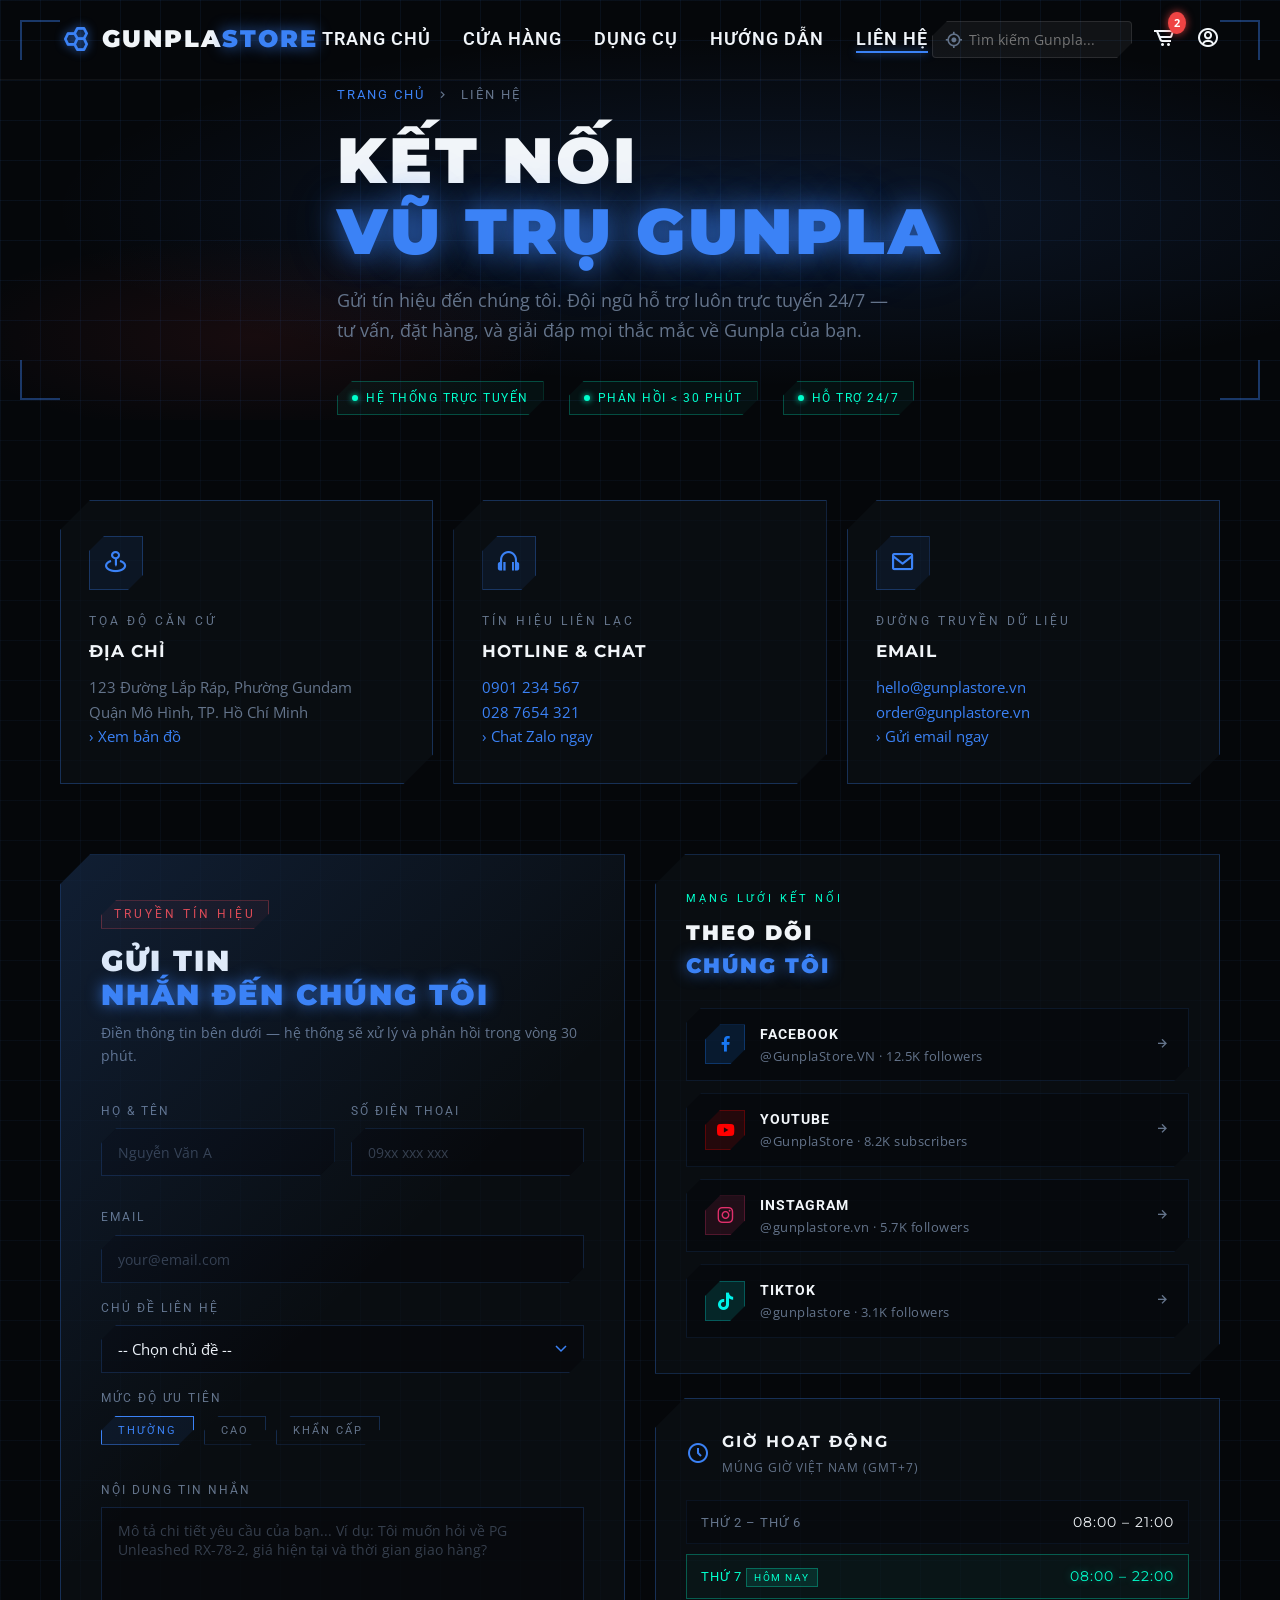
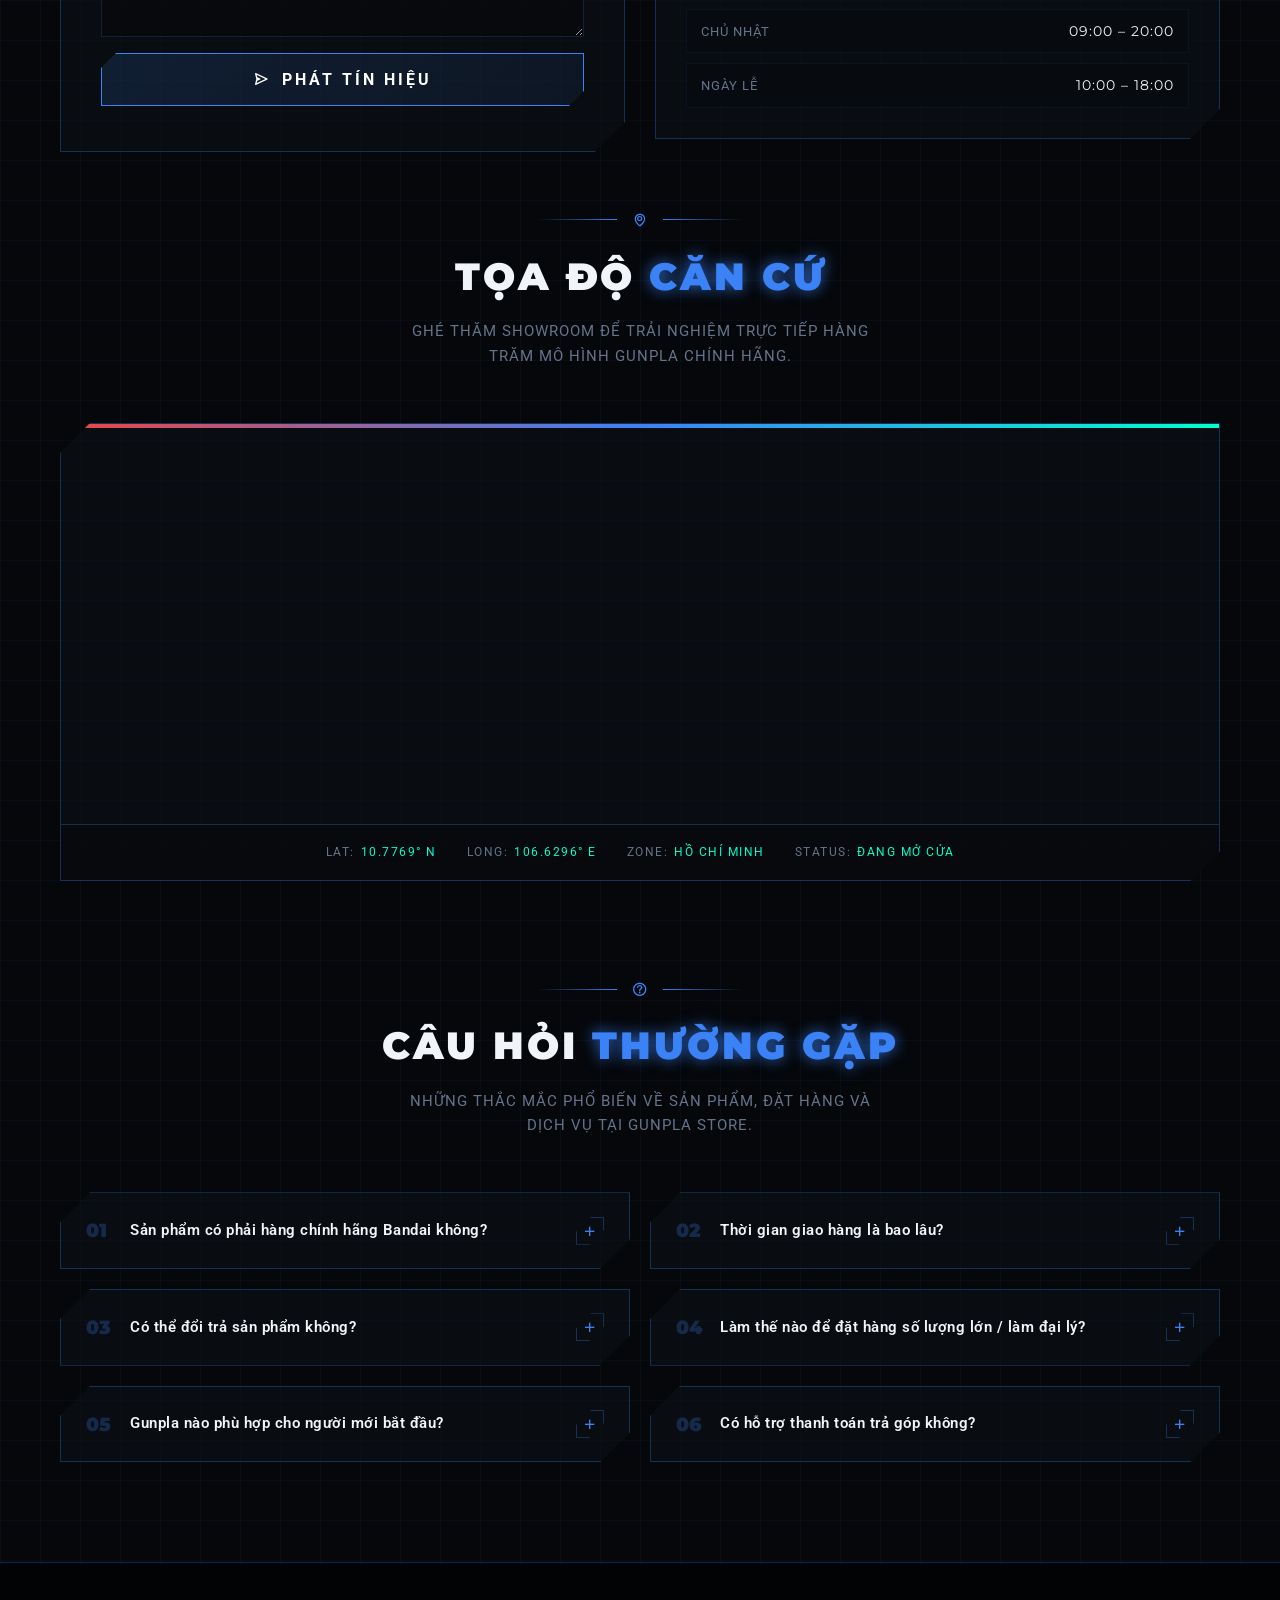
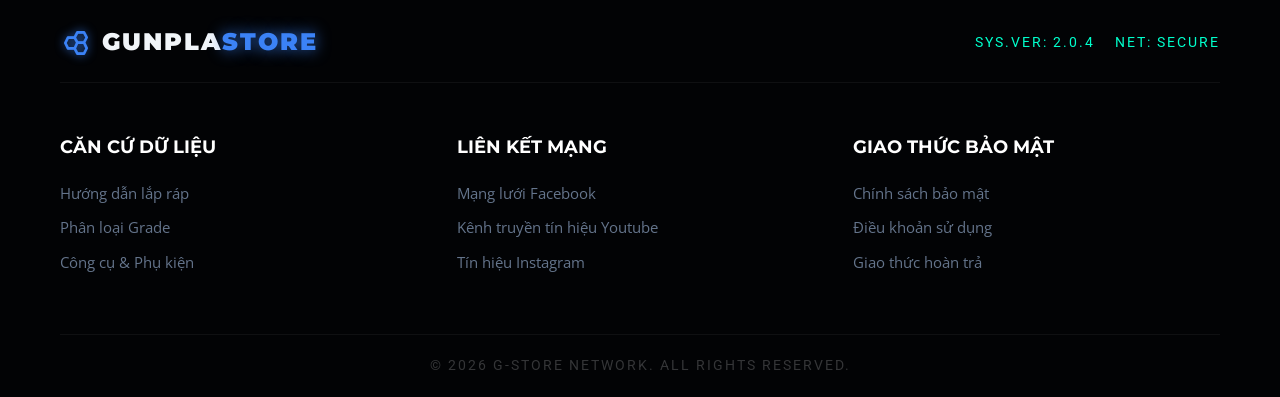
==== lien-he.html @ 1fe63895 "feat: Tao trang Lien He dong bo voi Index nhanh Nam" ====
<!DOCTYPE html>
<html lang="vi">

<head>
    <meta charset="UTF-8">
    <meta name="viewport" content="width=device-width, initial-scale=1.0">
    <title>GUNPLA STORE | Liên Hệ - Kết Nối Vũ Trụ</title>
    <meta name="description" content="Liên hệ với GUNPLA STORE - Chuyên cung cấp mô hình Gunpla chính hãng Bandai. Hỗ trợ tư vấn, đặt hàng, báo giá 24/7.">

    <!-- Google Fonts -->
    <link rel="preconnect" href="https://fonts.googleapis.com">
    <link rel="preconnect" href="https://fonts.gstatic.com" crossorigin>
    <link href="https://fonts.googleapis.com/css2?family=Montserrat:wght@400;500;700;900&family=Open+Sans:wght@300;400;500;600;700&family=Roboto:wght@400;500;700&display=swap" rel="stylesheet">

    <!-- Boxicons -->
    <link href='https://unpkg.com/boxicons@2.1.4/css/boxicons.min.css' rel='stylesheet'>

    <!-- Shared CSS from Nam branch -->
    <link rel="stylesheet" href="style.css">

    <style>
        /* =========================================
           CONTACT PAGE - HERO BANNER
           ========================================= */
        .contact-hero {
            position: relative;
            min-height: 420px;
            display: flex;
            align-items: center;
            overflow: hidden;
            padding-top: var(--header-height);
            background: #05070a;
        }

        .contact-hero-bg {
            position: absolute;
            inset: 0;
            background:
                radial-gradient(ellipse 80% 60% at 60% 50%, rgba(59,130,246,0.13) 0%, transparent 70%),
                radial-gradient(ellipse 40% 40% at 20% 80%, rgba(239,68,68,0.08) 0%, transparent 60%),
                linear-gradient(180deg, rgba(5,7,10,0) 60%, #05070a 100%);
        }

        .contact-hero-grid {
            position: absolute;
            inset: 0;
            background-image:
                linear-gradient(rgba(59,130,246,0.07) 1px, transparent 1px),
                linear-gradient(90deg, rgba(59,130,246,0.07) 1px, transparent 1px);
            background-size: 40px 40px;
        }

        /* Animated scanning beam */
        .hero-scan-beam {
            position: absolute;
            top: 0;
            left: -100%;
            width: 200px;
            height: 100%;
            background: linear-gradient(90deg, transparent, rgba(59,130,246,0.08), transparent);
            animation: beam-sweep 5s ease-in-out infinite;
        }
        @keyframes beam-sweep {
            0% { left: -200px; }
            100% { left: 110%; }
        }

        /* Corner brackets */
        .corner-bracket {
            position: absolute;
            width: 40px;
            height: 40px;
            opacity: 0.4;
        }
        .corner-bracket.tl { top: 20px; left: 20px; border-top: 2px solid var(--primary-color); border-left: 2px solid var(--primary-color); }
        .corner-bracket.tr { top: 20px; right: 20px; border-top: 2px solid var(--primary-color); border-right: 2px solid var(--primary-color); }
        .corner-bracket.bl { bottom: 20px; left: 20px; border-bottom: 2px solid var(--primary-color); border-left: 2px solid var(--primary-color); }
        .corner-bracket.br { bottom: 20px; right: 20px; border-bottom: 2px solid var(--primary-color); border-right: 2px solid var(--primary-color); }

        .contact-hero-content {
            position: relative;
            z-index: 2;
        }

        .page-breadcrumb {
            display: flex;
            align-items: center;
            gap: 10px;
            font-family: var(--font-subheading);
            font-size: 0.8rem;
            letter-spacing: 2px;
            color: var(--text-muted);
            margin-bottom: 20px;
            text-transform: uppercase;
        }
        .page-breadcrumb a { color: var(--primary-color); }
        .page-breadcrumb i { font-size: 0.9rem; }

        .contact-hero-title {
            font-family: var(--font-heading);
            font-size: clamp(2.5rem, 5vw, 4.5rem);
            font-weight: 900;
            line-height: 1.1;
            letter-spacing: 3px;
            text-transform: uppercase;
            margin-bottom: 20px;
        }

        .contact-hero-title .line2 {
            color: var(--primary-color);
            text-shadow: 0 0 30px var(--primary-glow), 0 0 60px rgba(59,130,246,0.3);
        }

        .contact-hero-sub {
            font-family: var(--font-body);
            font-size: 1.1rem;
            color: var(--text-muted);
            max-width: 560px;
            line-height: 1.7;
        }

        /* Floating status indicators */
        .hero-status-bar {
            display: flex;
            gap: 25px;
            margin-top: 35px;
            flex-wrap: wrap;
        }
        .status-chip {
            display: flex;
            align-items: center;
            gap: 8px;
            font-family: var(--font-subheading);
            font-size: 0.78rem;
            letter-spacing: 1.5px;
            text-transform: uppercase;
            color: var(--neon-green);
            border: 1px solid rgba(0,255,204,0.25);
            padding: 6px 14px;
            clip-path: var(--clip-btn);
            background: rgba(0,255,204,0.04);
        }
        .status-chip .dot {
            width: 6px;
            height: 6px;
            border-radius: 50%;
            background: var(--neon-green);
            box-shadow: 0 0 6px var(--neon-green);
            animation: pulse-dot 1.5s ease-in-out infinite;
        }
        @keyframes pulse-dot {
            0%, 100% { opacity: 1; transform: scale(1); }
            50% { opacity: 0.4; transform: scale(0.8); }
        }

        /* =========================================
           CONTACT INFO CARDS ROW
           ========================================= */
        .contact-info-section {
            padding: 80px 0 60px;
        }

        .info-cards-row {
            display: grid;
            grid-template-columns: repeat(3, 1fr);
            gap: 20px;
            margin-bottom: 70px;
        }

        .info-card {
            background: var(--bg-surface);
            border: 1px solid var(--border-color);
            clip-path: var(--clip-card);
            padding: 35px 28px;
            position: relative;
            overflow: hidden;
            transition: var(--transition);
            cursor: default;
        }

        .info-card::before {
            content: '';
            position: absolute;
            top: 0;
            left: 0;
            right: 0;
            height: 2px;
            background: linear-gradient(90deg, transparent, var(--primary-color), transparent);
            opacity: 0;
            transition: var(--transition);
        }

        .info-card:hover {
            border-color: var(--primary-color);
            background: var(--bg-surface-hover);
            transform: translateY(-4px);
            box-shadow: 0 20px 40px rgba(59,130,246,0.1), 0 0 0 1px rgba(59,130,246,0.2);
        }

        .info-card:hover::before { opacity: 1; }

        .info-card-scanner {
            position: absolute;
            top: 0; left: 0;
            width: 100%; height: 2px;
            background: var(--primary-color);
            box-shadow: 0 0 12px var(--primary-glow);
            opacity: 0;
            transition: opacity 0.3s;
        }
        .info-card:hover .info-card-scanner {
            opacity: 1;
            animation: scan 2s linear infinite;
        }

        .info-card-icon {
            width: 54px;
            height: 54px;
            background: rgba(59,130,246,0.08);
            border: 1px solid var(--border-color);
            display: flex;
            align-items: center;
            justify-content: center;
            clip-path: var(--clip-btn);
            margin-bottom: 22px;
            transition: var(--transition);
        }
        .info-card:hover .info-card-icon {
            background: rgba(59,130,246,0.18);
            border-color: var(--primary-color);
            box-shadow: 0 0 20px rgba(59,130,246,0.3);
        }
        .info-card-icon i {
            font-size: 1.6rem;
            color: var(--primary-color);
        }

        .info-card-label {
            font-family: var(--font-subheading);
            font-size: 0.72rem;
            letter-spacing: 3px;
            text-transform: uppercase;
            color: var(--text-muted);
            margin-bottom: 8px;
        }

        .info-card-title {
            font-family: var(--font-heading);
            font-size: 1.05rem;
            font-weight: 700;
            letter-spacing: 1px;
            color: var(--text-main);
            margin-bottom: 10px;
        }

        .info-card-value {
            font-family: var(--font-body);
            font-size: 0.95rem;
            color: var(--text-muted);
            line-height: 1.6;
        }

        .info-card-value a {
            color: var(--primary-color);
            transition: var(--transition);
        }
        .info-card-value a:hover {
            text-shadow: 0 0 10px var(--primary-glow);
        }

        /* =========================================
           MAIN CONTENT: FORM + MAP/SOCIAL
           ========================================= */
        .contact-main-section {
            padding: 0 0 100px;
        }

        .contact-main-grid {
            display: grid;
            grid-template-columns: 1fr 1fr;
            gap: 30px;
            align-items: start;
        }

        /* --- CONTACT FORM PANEL --- */
        .form-panel {
            background: var(--bg-surface);
            border: 1px solid var(--border-color);
            clip-path: var(--clip-card);
            padding: 45px 40px;
            position: relative;
            overflow: hidden;
        }

        .form-panel::after {
            content: '';
            position: absolute;
            top: -1px; left: -1px; right: -1px; bottom: -1px;
            background: linear-gradient(135deg, rgba(59,130,246,0.15) 0%, transparent 50%);
            pointer-events: none;
        }

        .form-panel-header {
            margin-bottom: 35px;
        }

        .form-panel-tag {
            display: inline-block;
            font-family: var(--font-subheading);
            font-size: 0.72rem;
            letter-spacing: 3px;
            text-transform: uppercase;
            color: var(--secondary-color);
            border: 1px solid rgba(239,68,68,0.35);
            padding: 4px 12px;
            clip-path: var(--clip-btn);
            background: rgba(239,68,68,0.06);
            margin-bottom: 15px;
        }

        .form-panel-title {
            font-family: var(--font-heading);
            font-size: 1.8rem;
            font-weight: 900;
            letter-spacing: 2px;
            text-transform: uppercase;
            line-height: 1.2;
            margin-bottom: 8px;
        }

        .form-panel-subtitle {
            font-size: 0.9rem;
            color: var(--text-muted);
        }

        /* Form inputs */
        .form-row {
            display: grid;
            grid-template-columns: 1fr 1fr;
            gap: 16px;
            margin-bottom: 16px;
        }

        .form-group {
            display: flex;
            flex-direction: column;
            gap: 8px;
            margin-bottom: 16px;
        }

        .form-group.full-width {
            grid-column: 1 / -1;
        }

        .form-label {
            font-family: var(--font-subheading);
            font-size: 0.72rem;
            letter-spacing: 2px;
            text-transform: uppercase;
            color: var(--text-muted);
        }

        .form-control {
            background: rgba(5, 7, 10, 0.6);
            border: 1px solid rgba(59,130,246,0.2);
            color: var(--text-main);
            font-family: var(--font-body);
            font-size: 0.95rem;
            padding: 13px 16px;
            outline: none;
            transition: var(--transition);
            clip-path: var(--clip-btn);
            width: 100%;
        }

        .form-control::placeholder {
            color: rgba(100, 116, 139, 0.5);
            font-size: 0.85rem;
        }

        .form-control:focus {
            border-color: var(--primary-color);
            background: rgba(59,130,246,0.05);
            box-shadow: 0 0 0 1px var(--primary-color), inset 0 0 15px rgba(59,130,246,0.05);
        }

        select.form-control {
            cursor: pointer;
            appearance: none;
            background-image: url("data:image/svg+xml,%3Csvg xmlns='http://www.w3.org/2000/svg' width='12' height='8' viewBox='0 0 12 8'%3E%3Cpath d='M1 1l5 5 5-5' stroke='%233b82f6' stroke-width='1.5' fill='none'/%3E%3C/svg%3E");
            background-repeat: no-repeat;
            background-position: right 16px center;
            padding-right: 40px;
        }

        select.form-control option {
            background: #05070a;
            color: var(--text-main);
        }

        textarea.form-control {
            resize: vertical;
            min-height: 130px;
            clip-path: none;
            border-radius: 0;
        }

        /* Priority selector */
        .priority-group {
            display: flex;
            gap: 10px;
            flex-wrap: wrap;
            margin-bottom: 20px;
        }

        .priority-btn {
            font-family: var(--font-subheading);
            font-size: 0.7rem;
            letter-spacing: 2px;
            text-transform: uppercase;
            padding: 7px 16px;
            border: 1px solid rgba(59,130,246,0.25);
            background: transparent;
            color: var(--text-muted);
            cursor: pointer;
            clip-path: var(--clip-btn);
            transition: var(--transition);
        }
        .priority-btn:hover,
        .priority-btn.active {
            border-color: var(--primary-color);
            color: var(--primary-color);
            background: rgba(59,130,246,0.08);
        }
        .priority-btn.urgent.active {
            border-color: var(--secondary-color);
            color: var(--secondary-color);
            background: rgba(239,68,68,0.08);
        }

        /* Submit button */
        .btn-submit {
            width: 100%;
            padding: 16px;
            font-size: 1rem;
            letter-spacing: 3px;
            background: linear-gradient(135deg, rgba(59,130,246,0.15), rgba(59,130,246,0.08));
            border: 1px solid var(--primary-color);
            color: #fff;
            cursor: pointer;
            clip-path: var(--clip-btn);
            font-family: var(--font-subheading);
            font-weight: 700;
            text-transform: uppercase;
            transition: var(--transition);
            display: flex;
            align-items: center;
            justify-content: center;
            gap: 10px;
            position: relative;
            overflow: hidden;
        }
        .btn-submit::before {
            content: '';
            position: absolute;
            top: 0; left: -100%;
            width: 100%; height: 100%;
            background: linear-gradient(90deg, transparent, rgba(255,255,255,0.06), transparent);
            transition: left 0.5s ease;
        }
        .btn-submit:hover::before { left: 100%; }
        .btn-submit:hover {
            background: var(--primary-color);
            box-shadow: 0 0 30px var(--primary-glow), 0 10px 30px rgba(59,130,246,0.3);
            transform: translateY(-2px);
        }
        .btn-submit:active { transform: translateY(0); }

        /* Success message */
        .form-success {
            display: none;
            text-align: center;
            padding: 40px 20px;
        }
        .form-success.show { display: block; }
        .success-icon {
            width: 70px;
            height: 70px;
            border: 2px solid var(--neon-green);
            border-radius: 50%;
            display: flex;
            align-items: center;
            justify-content: center;
            margin: 0 auto 20px;
            animation: success-pulse 1.5s ease-in-out infinite;
        }
        @keyframes success-pulse {
            0%, 100% { box-shadow: 0 0 0 0 rgba(0,255,204,0.4); }
            50% { box-shadow: 0 0 0 15px rgba(0,255,204,0); }
        }
        .success-icon i { font-size: 2rem; color: var(--neon-green); }
        .success-title { font-family: var(--font-heading); font-size: 1.4rem; letter-spacing: 2px; color: var(--neon-green); margin-bottom: 10px; }
        .success-msg { font-size: 0.9rem; color: var(--text-muted); }

        /* --- RIGHT PANEL: SOCIAL + MAP + FAQ --- */
        .right-panel {
            display: flex;
            flex-direction: column;
            gap: 24px;
        }

        /* Social links card */
        .social-card {
            background: var(--bg-surface);
            border: 1px solid var(--border-color);
            clip-path: var(--clip-card);
            padding: 35px 30px;
            position: relative;
            overflow: hidden;
        }

        .social-card-header {
            margin-bottom: 25px;
        }

        .social-card-tag {
            font-family: var(--font-subheading);
            font-size: 0.7rem;
            letter-spacing: 3px;
            color: var(--neon-green);
            text-transform: uppercase;
            margin-bottom: 8px;
        }

        .social-card-title {
            font-family: var(--font-heading);
            font-size: 1.3rem;
            font-weight: 900;
            letter-spacing: 2px;
            text-transform: uppercase;
        }

        .social-links-list {
            display: flex;
            flex-direction: column;
            gap: 12px;
        }

        .social-link-item {
            display: flex;
            align-items: center;
            gap: 15px;
            padding: 14px 18px;
            background: rgba(5,7,10,0.5);
            border: 1px solid rgba(59,130,246,0.12);
            clip-path: var(--clip-btn);
            transition: var(--transition);
            text-decoration: none;
            color: var(--text-muted);
        }

        .social-link-item:hover {
            border-color: var(--primary-color);
            background: rgba(59,130,246,0.08);
            color: var(--text-main);
            transform: translateX(6px);
        }

        .social-link-icon {
            width: 40px;
            height: 40px;
            display: flex;
            align-items: center;
            justify-content: center;
            flex-shrink: 0;
            clip-path: var(--clip-btn);
        }

        .social-link-icon i { font-size: 1.3rem; }

        .sl-facebook .social-link-icon { background: rgba(24,119,242,0.15); border: 1px solid rgba(24,119,242,0.3); }
        .sl-facebook .social-link-icon i { color: #1877f2; }
        .sl-facebook:hover { border-color: #1877f2; background: rgba(24,119,242,0.08); }

        .sl-youtube .social-link-icon { background: rgba(255,0,0,0.12); border: 1px solid rgba(255,0,0,0.25); }
        .sl-youtube .social-link-icon i { color: #ff0000; }
        .sl-youtube:hover { border-color: #ff0000; background: rgba(255,0,0,0.06); }

        .sl-instagram .social-link-icon { background: rgba(225,48,108,0.12); border: 1px solid rgba(225,48,108,0.25); }
        .sl-instagram .social-link-icon i { color: #e1306c; }
        .sl-instagram:hover { border-color: #e1306c; background: rgba(225,48,108,0.06); }

        .sl-tiktok .social-link-icon { background: rgba(0,242,234,0.12); border: 1px solid rgba(0,242,234,0.25); }
        .sl-tiktok .social-link-icon i { color: #00f2ea; }
        .sl-tiktok:hover { border-color: #00f2ea; background: rgba(0,242,234,0.06); }

        .social-link-info { flex: 1; }
        .social-link-name {
            font-family: var(--font-subheading);
            font-weight: 700;
            font-size: 0.9rem;
            letter-spacing: 1px;
            color: var(--text-main);
        }
        .social-link-handle {
            font-size: 0.8rem;
            color: var(--text-muted);
            letter-spacing: 0.5px;
        }

        .social-link-arrow i {
            font-size: 1rem;
            transition: var(--transition);
        }
        .social-link-item:hover .social-link-arrow i {
            transform: translateX(4px);
            color: var(--primary-color);
        }

        /* Operating hours card */
        .hours-card {
            background: var(--bg-surface);
            border: 1px solid var(--border-color);
            clip-path: var(--clip-card);
            padding: 30px;
            position: relative;
        }

        .hours-header {
            display: flex;
            align-items: center;
            gap: 12px;
            margin-bottom: 20px;
        }
        .hours-header i { font-size: 1.5rem; color: var(--primary-color); }
        .hours-header-text h3 {
            font-family: var(--font-heading);
            font-size: 1rem;
            letter-spacing: 2px;
            text-transform: uppercase;
        }
        .hours-header-text span {
            font-size: 0.75rem;
            color: var(--text-muted);
            letter-spacing: 1px;
        }

        .hours-list { display: flex; flex-direction: column; gap: 10px; }

        .hours-row {
            display: flex;
            justify-content: space-between;
            align-items: center;
            padding: 10px 14px;
            background: rgba(5,7,10,0.4);
            border: 1px solid rgba(59,130,246,0.08);
            transition: var(--transition);
        }
        .hours-row:hover { border-color: rgba(59,130,246,0.25); }
        .hours-row.today { border-color: rgba(0,255,204,0.3); background: rgba(0,255,204,0.03); }

        .hours-day {
            font-family: var(--font-subheading);
            font-size: 0.82rem;
            letter-spacing: 1px;
            text-transform: uppercase;
            color: var(--text-muted);
        }
        .hours-row.today .hours-day { color: var(--neon-green); }

        .hours-time {
            font-family: var(--font-heading);
            font-size: 0.88rem;
            letter-spacing: 1px;
            color: var(--text-main);
        }
        .hours-row.today .hours-time { color: var(--neon-green); text-shadow: 0 0 8px rgba(0,255,204,0.4); }

        .today-badge {
            font-size: 0.65rem;
            letter-spacing: 1.5px;
            background: rgba(0,255,204,0.1);
            border: 1px solid rgba(0,255,204,0.3);
            color: var(--neon-green);
            padding: 2px 7px;
        }

        /* =========================================
           MAP SECTION
           ========================================= */
        .map-section {
            padding: 0 0 100px;
        }

        .map-section-header {
            text-align: center;
            margin-bottom: 40px;
        }

        .map-wrapper {
            position: relative;
            background: var(--bg-surface);
            border: 1px solid var(--border-color);
            clip-path: var(--clip-card);
            overflow: hidden;
        }

        .map-overlay-top {
            position: absolute;
            top: 0; left: 0; right: 0;
            height: 4px;
            background: linear-gradient(90deg, var(--secondary-color), var(--primary-color), var(--neon-green));
            z-index: 5;
        }

        .map-iframe {
            width: 100%;
            height: 400px;
            border: none;
            display: block;
            filter: grayscale(0.8) brightness(0.7) contrast(1.1) hue-rotate(180deg);
            transition: var(--transition);
        }
        .map-wrapper:hover .map-iframe {
            filter: grayscale(0.3) brightness(0.85) contrast(1.05);
        }

        .map-coords {
            display: flex;
            align-items: center;
            justify-content: center;
            gap: 30px;
            padding: 18px 30px;
            background: rgba(5,7,10,0.6);
            border-top: 1px solid var(--border-color);
            flex-wrap: wrap;
        }
        .coord-item {
            font-family: var(--font-subheading);
            font-size: 0.75rem;
            letter-spacing: 1.5px;
            color: var(--text-muted);
            text-transform: uppercase;
        }
        .coord-item span { color: var(--neon-green); margin-left: 6px; }

        /* =========================================
           FAQ SECTION
           ========================================= */
        .faq-section {
            padding: 0 0 100px;
        }

        .faq-grid {
            display: grid;
            grid-template-columns: 1fr 1fr;
            gap: 20px;
        }

        .faq-item {
            background: var(--bg-surface);
            border: 1px solid var(--border-color);
            clip-path: var(--clip-card);
            overflow: hidden;
            transition: var(--transition);
        }
        .faq-item:hover { border-color: var(--primary-color); }

        .faq-question {
            display: flex;
            align-items: center;
            justify-content: space-between;
            padding: 22px 25px;
            cursor: pointer;
            gap: 15px;
            user-select: none;
        }

        .faq-q-left {
            display: flex;
            align-items: center;
            gap: 14px;
        }

        .faq-number {
            font-family: var(--font-heading);
            font-size: 1.2rem;
            font-weight: 900;
            color: rgba(59,130,246,0.25);
            min-width: 30px;
        }
        .faq-item.open .faq-number { color: var(--primary-color); }

        .faq-q-text {
            font-family: var(--font-subheading);
            font-size: 0.92rem;
            font-weight: 600;
            letter-spacing: 0.5px;
            color: var(--text-main);
        }

        .faq-toggle {
            width: 28px;
            height: 28px;
            border: 1px solid var(--border-color);
            display: flex;
            align-items: center;
            justify-content: center;
            flex-shrink: 0;
            clip-path: var(--clip-btn);
            transition: var(--transition);
        }
        .faq-item:hover .faq-toggle,
        .faq-item.open .faq-toggle {
            border-color: var(--primary-color);
            background: rgba(59,130,246,0.1);
        }
        .faq-toggle i {
            font-size: 1rem;
            color: var(--primary-color);
            transition: var(--transition);
        }
        .faq-item.open .faq-toggle i { transform: rotate(45deg); }

        .faq-answer {
            max-height: 0;
            overflow: hidden;
            transition: max-height 0.4s cubic-bezier(0.16, 1, 0.3, 1), padding 0.3s ease;
            padding: 0 25px;
            border-top: 0 solid transparent;
        }
        .faq-item.open .faq-answer {
            max-height: 300px;
            padding: 0 25px 22px;
            border-top: 1px solid var(--border-color);
        }
        .faq-answer p {
            font-size: 0.9rem;
            color: var(--text-muted);
            line-height: 1.75;
            padding-top: 18px;
        }

        /* =========================================
           SECTION HEADERS (SHARED STYLE)
           ========================================= */
        .section-header { text-align: center; margin-bottom: 55px; }
        .section-title { font-family: var(--font-heading); font-size: clamp(1.8rem, 3vw, 2.5rem); font-weight: 900; letter-spacing: 3px; text-transform: uppercase; margin-bottom: 12px; }
        .section-subtitle { font-size: 0.95rem; color: var(--text-muted); max-width: 500px; margin: 0 auto; }
        .section-divider {
            display: flex;
            align-items: center;
            justify-content: center;
            gap: 15px;
            margin-bottom: 18px;
        }
        .section-divider::before,
        .section-divider::after {
            content: '';
            flex: 1;
            max-width: 80px;
            height: 1px;
            background: linear-gradient(90deg, transparent, var(--primary-color));
        }
        .section-divider::after { background: linear-gradient(270deg, transparent, var(--primary-color)); }
        .section-divider i { font-size: 1rem; color: var(--primary-color); }

        /* =========================================
           RESPONSIVE
           ========================================= */
        @media (max-width: 992px) {
            .contact-main-grid { grid-template-columns: 1fr; }
            .info-cards-row { grid-template-columns: 1fr 1fr; }
            .faq-grid { grid-template-columns: 1fr; }
        }

        @media (max-width: 768px) {
            .info-cards-row { grid-template-columns: 1fr; }
            .form-row { grid-template-columns: 1fr; }
            .form-panel { padding: 30px 22px; }
            .social-card { padding: 25px 20px; }
            .contact-hero-title { font-size: 2.2rem; }
            .hero-status-bar { gap: 12px; }
            .map-coords { gap: 15px; }
        }

        @media (max-width: 480px) {
            .contact-hero-title { font-size: 1.8rem; }
            .priority-group { flex-direction: column; }
        }
    </style>
</head>

<body>
    <!-- ==================== HEADER (Kế thừa từ Nam) ==================== -->
    <header class="header" id="header">
        <nav class="navbar container">
            <a href="index.html" class="logo">
                <i class='bx bx-hive'></i>
                <span class="logo-text">GUNPLA<span class="highlight">STORE</span></span>
            </a>

            <div class="nav-menu" id="nav-menu">
                <ul class="nav-list">
                    <li class="nav-item"><a href="index.html" class="nav-link">TRANG CHỦ</a></li>
                    <li class="nav-item"><a href="store.html" class="nav-link">CỬA HÀNG</a></li>
                    <li class="nav-item"><a href="#tools" class="nav-link">DỤNG CỤ</a></li>
                    <li class="nav-item"><a href="#guide" class="nav-link">HƯỚNG DẪN</a></li>
                    <li class="nav-item"><a href="lien-he.html" class="nav-link active">LIÊN HỆ</a></li>
                </ul>
                <div class="nav-close" id="nav-close">
                    <i class='bx bx-x'></i>
                </div>
            </div>

            <div class="nav-tools">
                <div class="search-box">
                    <input type="text" placeholder="Tìm kiếm Gunpla..." class="search-input">
                    <i class='bx bx-target-lock search-icon'></i>
                </div>
                <a href="#" class="cart-icon">
                    <i class='bx bx-cart-alt'></i>
                    <span class="cart-count">2</span>
                </a>
                <a href="#" class="user-icon">
                    <i class='bx bx-user-circle'></i>
                </a>
                <div class="nav-toggle" id="nav-toggle">
                    <i class='bx bx-menu-alt-right'></i>
                </div>
            </div>
        </nav>
    </header>

    <main class="main">

        <!-- ==================== HERO BANNER ==================== -->
        <section class="contact-hero" id="contact-hero">
            <div class="contact-hero-bg"></div>
            <div class="contact-hero-grid"></div>
            <div class="hero-scan-beam"></div>

            <!-- Corner brackets decoration -->
            <div class="corner-bracket tl"></div>
            <div class="corner-bracket tr"></div>
            <div class="corner-bracket bl"></div>
            <div class="corner-bracket br"></div>

            <div class="container contact-hero-content">
                <div class="page-breadcrumb">
                    <a href="index.html">TRANG CHỦ</a>
                    <i class='bx bx-chevron-right'></i>
                    <span>LIÊN HỆ</span>
                </div>

                <h1 class="contact-hero-title">
                    KẾT NỐI<br>
                    <span class="line2">VŨ TRỤ GUNPLA</span>
                </h1>
                <p class="contact-hero-sub">
                    Gửi tín hiệu đến chúng tôi. Đội ngũ hỗ trợ luôn trực tuyến 24/7 — tư vấn, đặt hàng, và giải đáp mọi thắc mắc về Gunpla của bạn.
                </p>

                <div class="hero-status-bar">
                    <div class="status-chip">
                        <div class="dot"></div>
                        HỆ THỐNG TRỰC TUYẾN
                    </div>
                    <div class="status-chip">
                        <div class="dot"></div>
                        PHẢN HỒI &lt; 30 PHÚT
                    </div>
                    <div class="status-chip">
                        <div class="dot"></div>
                        HỖ TRỢ 24/7
                    </div>
                </div>
            </div>
        </section>

        <!-- ==================== INFO CARDS ==================== -->
        <section class="contact-info-section" id="contact-info">
            <div class="container">
                <div class="info-cards-row">
                    <!-- Card 1: Address -->
                    <div class="info-card" id="card-address">
                        <div class="info-card-scanner"></div>
                        <div class="info-card-icon">
                            <i class='bx bx-map-pin'></i>
                        </div>
                        <div class="info-card-label">TỌA ĐỘ CĂN CỨ</div>
                        <div class="info-card-title">ĐỊA CHỈ</div>
                        <div class="info-card-value">
                            123 Đường Lắp Ráp, Phường Gundam<br>
                            Quận Mô Hình, TP. Hồ Chí Minh<br>
                            <a href="#map-section">› Xem bản đồ</a>
                        </div>
                    </div>

                    <!-- Card 2: Phone/Chat -->
                    <div class="info-card" id="card-phone">
                        <div class="info-card-scanner"></div>
                        <div class="info-card-icon">
                            <i class='bx bx-headphone'></i>
                        </div>
                        <div class="info-card-label">TÍN HIỆU LIÊN LẠC</div>
                        <div class="info-card-title">HOTLINE & CHAT</div>
                        <div class="info-card-value">
                            <a href="tel:0901234567">0901 234 567</a><br>
                            <a href="tel:0287654321">028 7654 321</a><br>
                            <a href="#">› Chat Zalo ngay</a>
                        </div>
                    </div>

                    <!-- Card 3: Email -->
                    <div class="info-card" id="card-email">
                        <div class="info-card-scanner"></div>
                        <div class="info-card-icon">
                            <i class='bx bx-envelope'></i>
                        </div>
                        <div class="info-card-label">ĐƯỜNG TRUYỀN DỮ LIỆU</div>
                        <div class="info-card-title">EMAIL</div>
                        <div class="info-card-value">
                            <a href="mailto:hello@gunplastore.vn">hello@gunplastore.vn</a><br>
                            <a href="mailto:order@gunplastore.vn">order@gunplastore.vn</a><br>
                            <a href="#">› Gửi email ngay</a>
                        </div>
                    </div>
                </div>

                <!-- ==================== MAIN GRID: FORM + SOCIAL ==================== -->
                <div class="contact-main-grid">
                    <!-- LEFT: Contact Form -->
                    <div class="form-panel" id="contact-form-panel">
                        <div class="form-panel-header">
                            <div class="form-panel-tag">TRUYỀN TÍN HIỆU</div>
                            <h2 class="form-panel-title">GỬI TIN<br><span class="highlight">NHẮN ĐẾN CHÚNG TÔI</span></h2>
                            <p class="form-panel-subtitle">Điền thông tin bên dưới — hệ thống sẽ xử lý và phản hồi trong vòng 30 phút.</p>
                        </div>

                        <form id="contact-form" novalidate>
                            <div class="form-row">
                                <div class="form-group">
                                    <label class="form-label" for="input-name">Họ & Tên</label>
                                    <input type="text" id="input-name" class="form-control" placeholder="Nguyễn Văn A" required>
                                </div>
                                <div class="form-group">
                                    <label class="form-label" for="input-phone">Số điện thoại</label>
                                    <input type="tel" id="input-phone" class="form-control" placeholder="09xx xxx xxx" required>
                                </div>
                            </div>

                            <div class="form-group">
                                <label class="form-label" for="input-email">Email</label>
                                <input type="email" id="input-email" class="form-control" placeholder="your@email.com">
                            </div>

                            <div class="form-group">
                                <label class="form-label" for="input-topic">Chủ đề liên hệ</label>
                                <select id="input-topic" class="form-control">
                                    <option value="">-- Chọn chủ đề --</option>
                                    <option value="order">Đặt hàng / Báo giá</option>
                                    <option value="consult">Tư vấn sản phẩm Gunpla</option>
                                    <option value="shipping">Vận chuyển & Giao hàng</option>
                                    <option value="return">Đổi trả & Bảo hành</option>
                                    <option value="collab">Hợp tác & Đại lý</option>
                                    <option value="other">Khác</option>
                                </select>
                            </div>

                            <div class="form-group">
                                <label class="form-label">Mức độ ưu tiên</label>
                                <div class="priority-group">
                                    <button type="button" class="priority-btn active" id="priority-normal" onclick="setPriority(this)">THƯỜNG</button>
                                    <button type="button" class="priority-btn" id="priority-high" onclick="setPriority(this)">CAO</button>
                                    <button type="button" class="priority-btn urgent" id="priority-urgent" onclick="setPriority(this)">KHẨN CẤP</button>
                                </div>
                            </div>

                            <div class="form-group">
                                <label class="form-label" for="input-message">Nội dung tin nhắn</label>
                                <textarea id="input-message" class="form-control" placeholder="Mô tả chi tiết yêu cầu của bạn... Ví dụ: Tôi muốn hỏi về PG Unleashed RX-78-2, giá hiện tại và thời gian giao hàng?" required></textarea>
                            </div>

                            <button type="submit" class="btn-submit" id="submit-btn">
                                <i class='bx bx-send'></i>
                                PHÁT TÍN HIỆU
                            </button>
                        </form>

                        <div class="form-success" id="form-success">
                            <div class="success-icon">
                                <i class='bx bx-check'></i>
                            </div>
                            <div class="success-title">TÍN HIỆU ĐÃ ĐƯỢC GỬI!</div>
                            <p class="success-msg">Hệ thống đã nhận được thông điệp của bạn.<br>Chúng tôi sẽ phản hồi trong vòng 30 phút.</p>
                        </div>
                    </div>

                    <!-- RIGHT: Social + Hours -->
                    <div class="right-panel">
                        <!-- Social Links -->
                        <div class="social-card" id="social-links-card">
                            <div class="social-card-header">
                                <div class="social-card-tag">MẠNG LƯỚI KẾT NỐI</div>
                                <h3 class="social-card-title">THEO DÕI<br><span class="highlight">CHÚNG TÔI</span></h3>
                            </div>
                            <div class="social-links-list">
                                <a href="#" class="social-link-item sl-facebook" id="link-facebook">
                                    <div class="social-link-icon">
                                        <i class='bx bxl-facebook'></i>
                                    </div>
                                    <div class="social-link-info">
                                        <div class="social-link-name">FACEBOOK</div>
                                        <div class="social-link-handle">@GunplaStore.VN · 12.5K followers</div>
                                    </div>
                                    <div class="social-link-arrow"><i class='bx bx-right-arrow-alt'></i></div>
                                </a>

                                <a href="#" class="social-link-item sl-youtube" id="link-youtube">
                                    <div class="social-link-icon">
                                        <i class='bx bxl-youtube'></i>
                                    </div>
                                    <div class="social-link-info">
                                        <div class="social-link-name">YOUTUBE</div>
                                        <div class="social-link-handle">@GunplaStore · 8.2K subscribers</div>
                                    </div>
                                    <div class="social-link-arrow"><i class='bx bx-right-arrow-alt'></i></div>
                                </a>

                                <a href="#" class="social-link-item sl-instagram" id="link-instagram">
                                    <div class="social-link-icon">
                                        <i class='bx bxl-instagram'></i>
                                    </div>
                                    <div class="social-link-info">
                                        <div class="social-link-name">INSTAGRAM</div>
                                        <div class="social-link-handle">@gunplastore.vn · 5.7K followers</div>
                                    </div>
                                    <div class="social-link-arrow"><i class='bx bx-right-arrow-alt'></i></div>
                                </a>

                                <a href="#" class="social-link-item sl-tiktok" id="link-tiktok">
                                    <div class="social-link-icon">
                                        <i class='bx bxl-tiktok'></i>
                                    </div>
                                    <div class="social-link-info">
                                        <div class="social-link-name">TIKTOK</div>
                                        <div class="social-link-handle">@gunplastore · 3.1K followers</div>
                                    </div>
                                    <div class="social-link-arrow"><i class='bx bx-right-arrow-alt'></i></div>
                                </a>
                            </div>
                        </div>

                        <!-- Operating Hours -->
                        <div class="hours-card" id="hours-card">
                            <div class="hours-header">
                                <i class='bx bx-time-five'></i>
                                <div class="hours-header-text">
                                    <h3>GIỜ HOẠT ĐỘNG</h3>
                                    <span>MÚNG GIỜ VIỆT NAM (GMT+7)</span>
                                </div>
                            </div>
                            <div class="hours-list">
                                <div class="hours-row">
                                    <span class="hours-day">Thứ 2 – Thứ 6</span>
                                    <span class="hours-time">08:00 – 21:00</span>
                                </div>
                                <div class="hours-row today" id="hours-saturday">
                                    <span class="hours-day">Thứ 7 <span class="today-badge">HÔM NAY</span></span>
                                    <span class="hours-time">08:00 – 22:00</span>
                                </div>
                                <div class="hours-row">
                                    <span class="hours-day">Chủ Nhật</span>
                                    <span class="hours-time">09:00 – 20:00</span>
                                </div>
                                <div class="hours-row">
                                    <span class="hours-day">Ngày Lễ</span>
                                    <span class="hours-time">10:00 – 18:00</span>
                                </div>
                            </div>
                        </div>
                    </div>
                </div>
            </div>
        </section>

        <!-- ==================== MAP SECTION ==================== -->
        <section class="map-section section" id="map-section">
            <div class="container">
                <div class="section-header">
                    <div class="section-divider">
                        <i class='bx bx-map'></i>
                    </div>
                    <h2 class="section-title">TỌA ĐỘ <span class="highlight">CĂN CỨ</span></h2>
                    <p class="section-subtitle">Ghé thăm showroom để trải nghiệm trực tiếp hàng trăm mô hình Gunpla chính hãng.</p>
                </div>

                <div class="map-wrapper" id="map-wrapper">
                    <div class="map-overlay-top"></div>
                    <iframe
                        id="store-map"
                        class="map-iframe"
                        src="https://www.google.com/maps/embed?pb=!1m18!1m12!1m3!1d3919.4441!2d106.6296!3d10.7769!2m3!1f0!2f0!3f0!3m2!1i1024!2i768!4f13.1!3m3!1m2!1s0x0%3A0x0!2zMTDCsDQ2JzM2LjkiTiAxMDbCsDM3JzQ2LjYiRQ!5e0!3m2!1svi!2svn!4v1716500000000!5m2!1svi!2svn"
                        allowfullscreen=""
                        loading="lazy"
                        referrerpolicy="no-referrer-when-downgrade"
                        title="Bản đồ GUNPLA STORE">
                    </iframe>
                    <div class="map-coords">
                        <div class="coord-item">LAT:<span>10.7769° N</span></div>
                        <div class="coord-item">LONG:<span>106.6296° E</span></div>
                        <div class="coord-item">ZONE:<span>HỒ CHÍ MINH</span></div>
                        <div class="coord-item">STATUS:<span>ĐANG MỞ CỬA</span></div>
                    </div>
                </div>
            </div>
        </section>

        <!-- ==================== FAQ SECTION ==================== -->
        <section class="faq-section" id="faq">
            <div class="container">
                <div class="section-header">
                    <div class="section-divider">
                        <i class='bx bx-help-circle'></i>
                    </div>
                    <h2 class="section-title">CÂU HỎI <span class="highlight">THƯỜNG GẶP</span></h2>
                    <p class="section-subtitle">Những thắc mắc phổ biến về sản phẩm, đặt hàng và dịch vụ tại GUNPLA STORE.</p>
                </div>

                <div class="faq-grid" id="faq-grid">
                    <div class="faq-item" id="faq-1">
                        <div class="faq-question" onclick="toggleFaq('faq-1')">
                            <div class="faq-q-left">
                                <span class="faq-number">01</span>
                                <span class="faq-q-text">Sản phẩm có phải hàng chính hãng Bandai không?</span>
                            </div>
                            <div class="faq-toggle"><i class='bx bx-plus'></i></div>
                        </div>
                        <div class="faq-answer">
                            <p>Tất cả sản phẩm tại GUNPLA STORE đều là hàng chính hãng 100% từ Bandai Nhật Bản. Chúng tôi có giấy tờ chứng nhận nhà phân phối ủy quyền và cam kết hoàn tiền nếu phát hiện hàng giả.</p>
                        </div>
                    </div>

                    <div class="faq-item" id="faq-2">
                        <div class="faq-question" onclick="toggleFaq('faq-2')">
                            <div class="faq-q-left">
                                <span class="faq-number">02</span>
                                <span class="faq-q-text">Thời gian giao hàng là bao lâu?</span>
                            </div>
                            <div class="faq-toggle"><i class='bx bx-plus'></i></div>
                        </div>
                        <div class="faq-answer">
                            <p>Nội thành TP.HCM: 2-4 tiếng (giao nhanh). Các tỉnh thành khác: 1-3 ngày. Đơn hàng đặt trước (pre-order) có thể kéo dài 2-8 tuần tùy sản phẩm — chúng tôi sẽ thông báo cụ thể khi đặt.</p>
                        </div>
                    </div>

                    <div class="faq-item" id="faq-3">
                        <div class="faq-question" onclick="toggleFaq('faq-3')">
                            <div class="faq-q-left">
                                <span class="faq-number">03</span>
                                <span class="faq-q-text">Có thể đổi trả sản phẩm không?</span>
                            </div>
                            <div class="faq-toggle"><i class='bx bx-plus'></i></div>
                        </div>
                        <div class="faq-answer">
                            <p>Chúng tôi hỗ trợ đổi trả trong 7 ngày kể từ ngày nhận hàng nếu sản phẩm bị lỗi do sản xuất. Sản phẩm cần còn nguyên hộp, tem niêm phong. Liên hệ hotline để được hướng dẫn quy trình đổi trả.</p>
                        </div>
                    </div>

                    <div class="faq-item" id="faq-4">
                        <div class="faq-question" onclick="toggleFaq('faq-4')">
                            <div class="faq-q-left">
                                <span class="faq-number">04</span>
                                <span class="faq-q-text">Làm thế nào để đặt hàng số lượng lớn / làm đại lý?</span>
                            </div>
                            <div class="faq-toggle"><i class='bx bx-plus'></i></div>
                        </div>
                        <div class="faq-answer">
                            <p>Chúng tôi có chính sách đại lý và giảm giá sỉ hấp dẫn. Vui lòng điền form liên hệ bên trên, chọn chủ đề "Hợp tác & Đại lý". Đội ngũ kinh doanh sẽ liên hệ và báo giá trong 2 giờ làm việc.</p>
                        </div>
                    </div>

                    <div class="faq-item" id="faq-5">
                        <div class="faq-question" onclick="toggleFaq('faq-5')">
                            <div class="faq-q-left">
                                <span class="faq-number">05</span>
                                <span class="faq-q-text">Gunpla nào phù hợp cho người mới bắt đầu?</span>
                            </div>
                            <div class="faq-toggle"><i class='bx bx-plus'></i></div>
                        </div>
                        <div class="faq-answer">
                            <p>Người mới nên bắt đầu với HG (High Grade) hoặc SD — lắp ráp đơn giản, giá cả phải chăng. Khi đã quen có thể nâng lên RG, MG và cuối cùng là PG. Đội ngũ tư vấn luôn sẵn sàng giúp bạn chọn kit phù hợp nhất.</p>
                        </div>
                    </div>

                    <div class="faq-item" id="faq-6">
                        <div class="faq-question" onclick="toggleFaq('faq-6')">
                            <div class="faq-q-left">
                                <span class="faq-number">06</span>
                                <span class="faq-q-text">Có hỗ trợ thanh toán trả góp không?</span>
                            </div>
                            <div class="faq-toggle"><i class='bx bx-plus'></i></div>
                        </div>
                        <div class="faq-answer">
                            <p>Có! Chúng tôi hỗ trợ thanh toán trả góp 0% lãi suất qua thẻ tín dụng cho đơn hàng từ 1.000.000₫ trở lên. Hỗ trợ các ngân hàng: Vietcombank, Techcombank, VPBank, MB Bank. Liên hệ để biết thêm chi tiết.</p>
                        </div>
                    </div>
                </div>
            </div>
        </section>

    </main>

    <!-- ==================== FOOTER (Kế thừa từ Nam) ==================== -->
    <footer class="footer-minimal">
        <div class="container">
            <div class="footer-top">
                <a href="index.html" class="logo">
                    <i class='bx bx-hive'></i>
                    <span class="logo-text">GUNPLA<span class="highlight">STORE</span></span>
                </a>
                <div class="sys-info">
                    <span>SYS.VER: 2.0.4</span>
                    <span>NET: SECURE</span>
                </div>
            </div>

            <div class="footer-grid">
                <div class="f-col">
                    <h4>CĂN CỨ DỮ LIỆU</h4>
                    <a href="#">Hướng dẫn lắp ráp</a>
                    <a href="#">Phân loại Grade</a>
                    <a href="#">Công cụ & Phụ kiện</a>
                </div>
                <div class="f-col">
                    <h4>LIÊN KẾT MẠNG</h4>
                    <a href="#">Mạng lưới Facebook</a>
                    <a href="#">Kênh truyền tín hiệu Youtube</a>
                    <a href="#">Tín hiệu Instagram</a>
                </div>
                <div class="f-col">
                    <h4>GIAO THỨC BẢO MẬT</h4>
                    <a href="#">Chính sách bảo mật</a>
                    <a href="#">Điều khoản sử dụng</a>
                    <a href="#">Giao thức hoàn trả</a>
                </div>
            </div>

            <div class="footer-bottom">
                <p>&copy; 2026 G-STORE NETWORK. ALL RIGHTS RESERVED.</p>
            </div>
        </div>
    </footer>

    <!-- ==================== JAVASCRIPT ==================== -->
    <script>
        /* =========================================
           MOBILE MENU TOGGLE (Inherited from Nam)
           ========================================= */
        const navMenu = document.getElementById('nav-menu');
        const navToggle = document.getElementById('nav-toggle');
        const navClose = document.getElementById('nav-close');
        const navLinks = document.querySelectorAll('.nav-link');

        if (navToggle) {
            navToggle.addEventListener('click', () => navMenu.classList.add('show-menu'));
        }
        if (navClose) {
            navClose.addEventListener('click', () => navMenu.classList.remove('show-menu'));
        }
        navLinks.forEach(link => {
            link.addEventListener('click', () => navMenu.classList.remove('show-menu'));
        });

        /* STICKY HEADER */
        const header = document.getElementById('header');
        window.addEventListener('scroll', () => {
            header.classList.toggle('scrolled', window.scrollY >= 50);
        });

        /* =========================================
           PRIORITY BUTTON TOGGLE
           ========================================= */
        function setPriority(btn) {
            document.querySelectorAll('.priority-btn').forEach(b => b.classList.remove('active'));
            btn.classList.add('active');
        }

        /* =========================================
           FAQ ACCORDION
           ========================================= */
        function toggleFaq(id) {
            const item = document.getElementById(id);
            const isOpen = item.classList.contains('open');

            // Close all
            document.querySelectorAll('.faq-item').forEach(el => el.classList.remove('open'));

            // Open clicked if it was closed
            if (!isOpen) item.classList.add('open');
        }

        /* =========================================
           CONTACT FORM SUBMIT
           ========================================= */
        const contactForm = document.getElementById('contact-form');
        const formSuccess = document.getElementById('form-success');

        contactForm.addEventListener('submit', function(e) {
            e.preventDefault();
            const name = document.getElementById('input-name').value.trim();
            const phone = document.getElementById('input-phone').value.trim();
            const message = document.getElementById('input-message').value.trim();

            if (!name || !phone || !message) {
                // Shake animation on empty fields
                [document.getElementById('input-name'), document.getElementById('input-phone'), document.getElementById('input-message')].forEach(field => {
                    if (!field.value.trim()) {
                        field.style.borderColor = 'var(--secondary-color)';
                        field.style.boxShadow = '0 0 0 1px var(--secondary-color)';
                        setTimeout(() => {
                            field.style.borderColor = '';
                            field.style.boxShadow = '';
                        }, 2000);
                    }
                });
                return;
            }

            // Simulate sending
            const submitBtn = document.getElementById('submit-btn');
            submitBtn.innerHTML = '<i class=\'bx bx-loader-alt bx-spin\'></i> ĐANG GỬI...';
            submitBtn.disabled = true;

            setTimeout(() => {
                contactForm.style.display = 'none';
                formSuccess.classList.add('show');
            }, 1800);
        });

        /* =========================================
           AUTO HIGHLIGHT TODAY'S HOURS
           ========================================= */
        const today = new Date().getDay(); // 0=Sun, 6=Sat
        const allHoursRows = document.querySelectorAll('.hours-row');
        allHoursRows.forEach(row => row.classList.remove('today'));

        const todayBadgeHTML = ' <span class="today-badge">HÔM NAY</span>';

        if (today === 6) {
            // Saturday
            const satRow = document.getElementById('hours-saturday');
            if (satRow) satRow.classList.add('today');
        } else if (today === 0) {
            // Sunday
            allHoursRows[2]?.classList.add('today');
        } else {
            // Weekday
            allHoursRows[0]?.classList.add('today');
        }

        /* =========================================
           SCROLL REVEAL ANIMATION
           ========================================= */
        const revealObserver = new IntersectionObserver((entries) => {
            entries.forEach(entry => {
                if (entry.isIntersecting) {
                    entry.target.style.opacity = '1';
                    entry.target.style.transform = 'translateY(0)';
                }
            });
        }, { threshold: 0.1 });

        document.querySelectorAll('.info-card, .form-panel, .social-card, .hours-card, .faq-item').forEach(el => {
            el.style.opacity = '0';
            el.style.transform = 'translateY(30px)';
            el.style.transition = 'opacity 0.6s ease, transform 0.6s ease';
            revealObserver.observe(el);
        });
    </script>
</body>

</html>
---- style.css ----
/* =========================================
   VARIABLES & SETUP
   ========================================= */
:root {
    --bg-color: #05070a;
    --bg-surface: rgba(13, 17, 23, 0.6);
    --bg-surface-hover: rgba(22, 27, 34, 0.8);

    --primary-color: #3b82f6;
    --primary-glow: rgba(59, 130, 246, 0.8);

    --secondary-color: #ef4444;
    --secondary-glow: rgba(239, 68, 68, 0.8);

    --neon-green: #00ffcc;

    --text-main: #f1f5f9;
    --text-muted: #64748b;

    --border-color: rgba(59, 130, 246, 0.3);

    --font-heading: 'Montserrat', sans-serif;
    --font-subheading: 'Roboto', sans-serif;
    --font-body: 'Open Sans', sans-serif;

    --header-height: 80px;
    --transition: all 0.4s cubic-bezier(0.16, 1, 0.3, 1);

    /* Complex Clip Paths */
    --clip-btn: polygon(15px 0, 100% 0, 100% calc(100% - 15px), calc(100% - 15px) 100%, 0 100%, 0 15px);
    --clip-card: polygon(30px 0, 100% 0, 100% calc(100% - 30px), calc(100% - 30px) 100%, 0 100%, 0 30px);
}

* {
    margin: 0;
    padding: 0;
    box-sizing: border-box;
}

html {
    scroll-behavior: smooth;
}

body {
    font-family: var(--font-body);
    background-color: var(--bg-color);
    color: var(--text-main);
    line-height: 1.6;
    overflow-x: hidden;
    background-image:
        linear-gradient(rgba(59, 130, 246, 0.05) 1px, transparent 1px),
        linear-gradient(90deg, rgba(59, 130, 246, 0.05) 1px, transparent 1px);
    background-size: 40px 40px;
}

ul {
    list-style: none;
}

a {
    text-decoration: none;
    color: inherit;
    transition: var(--transition);
}

img {
    max-width: 100%;
    height: auto;
    display: block;
}

.container {
    max-width: 1200px;
    margin: 0 auto;
    padding: 0 20px;
}

.section {
    padding: 100px 0;
}

.highlight {
    color: var(--primary-color);
    text-shadow: 0 0 15px var(--primary-glow);
}

/* =========================================
   BUTTONS
   ========================================= */
.btn {
    display: inline-flex;
    align-items: center;
    justify-content: center;
    gap: 8px;
    padding: 12px 30px;
    font-family: var(--font-subheading);
    font-weight: 700;
    font-size: 1.1rem;
    letter-spacing: 2px;
    cursor: pointer;
    transition: var(--transition);
    border: none;
    position: relative;
    clip-path: var(--clip-btn);
    text-transform: uppercase;
    background: transparent;
    color: var(--primary-color);
    border: 1px solid var(--primary-color);
}

.btn-primary {
    background: rgba(59, 130, 246, 0.1);
    border: 1px solid var(--primary-color);
    color: #fff;
}

.btn-primary:hover {
    background: var(--primary-color);
    box-shadow: 0 0 20px var(--primary-glow);
    color: #fff;
}

.btn-glitch:hover {
    animation: btn-glitch 0.2s linear infinite;
}

@keyframes btn-glitch {
    0% {
        transform: translate(0)
    }

    20% {
        transform: translate(-2px, 2px)
    }

    40% {
        transform: translate(-2px, -2px)
    }

    60% {
        transform: translate(2px, 2px)
    }

    80% {
        transform: translate(2px, -2px)
    }

    100% {
        transform: translate(0)
    }
}

/* =========================================
   HEADER & NAVBAR (Retained)
   ========================================= */
.header {
    position: fixed;
    top: 0;
    left: 0;
    width: 100%;
    height: var(--header-height);
    z-index: 100;
    transition: var(--transition);
    border-bottom: 1px solid rgba(255, 255, 255, 0.05);
}

.header.scrolled {
    background: rgba(5, 7, 10, 0.85);
    backdrop-filter: blur(15px);
    border-bottom: 1px solid var(--border-color);
}

.navbar {
    height: 100%;
    display: flex;
    justify-content: space-between;
    align-items: center;
}

.logo {
    display: flex;
    align-items: center;
    gap: 8px;
    font-family: var(--font-heading);
    font-size: 1.5rem;
    font-weight: 900;
    letter-spacing: 2px;
}

.logo i {
    font-size: 2rem;
    color: var(--primary-color);
    text-shadow: 0 0 10px var(--primary-glow);
}

.nav-list {
    display: flex;
    gap: 32px;
}

.nav-link {
    font-family: var(--font-subheading);
    font-weight: 600;
    font-size: 1.1rem;
    letter-spacing: 1px;
    position: relative;
}

.nav-link::after {
    content: '';
    position: absolute;
    bottom: -4px;
    left: 0;
    width: 0;
    height: 2px;
    background-color: var(--primary-color);
    box-shadow: 0 0 8px var(--primary-glow);
    transition: var(--transition);
}

.nav-link:hover::after,
.nav-link.active::after {
    width: 100%;
}

.nav-tools {
    display: flex;
    align-items: center;
    gap: 20px;
}

.search-box {
    position: relative;
    display: flex;
    align-items: center;
}

.search-input {
    background: rgba(255, 255, 255, 0.05);
    border: 1px solid rgba(255, 255, 255, 0.1);
    color: var(--text-main);
    padding: 8px 16px 8px 36px;
    border-radius: 4px;
    font-family: var(--font-body);
    font-size: 0.9rem;
    width: 200px;
    transition: var(--transition);
    clip-path: var(--clip-btn);
}

.search-input:focus {
    outline: none;
    border-color: var(--primary-color);
    background: rgba(59, 130, 246, 0.1);
    width: 240px;
}

.search-icon {
    position: absolute;
    left: 12px;
    color: var(--text-muted);
    font-size: 1.2rem;
}

.search-input:focus+.search-icon {
    color: var(--primary-color);
}

.cart-icon,
.user-icon {
    font-size: 1.5rem;
    position: relative;
    cursor: pointer;
}

.cart-icon:hover,
.user-icon:hover {
    color: var(--primary-color);
    text-shadow: 0 0 8px var(--primary-glow);
}

.cart-count {
    position: absolute;
    top: -8px;
    right: -10px;
    background-color: var(--secondary-color);
    color: #fff;
    font-size: 0.7rem;
    font-weight: 700;
    padding: 2px 6px;
    border-radius: 50%;
    box-shadow: 0 0 8px var(--secondary-glow);
}

.nav-toggle,
.nav-close {
    display: none;
    font-size: 2rem;
    cursor: pointer;
}


/* =========================================
   COMMON HEADERS
   ========================================= */
.section-header {
    margin-bottom: 50px;
}

.flex-header {
    display: flex;
    justify-content: space-between;
    align-items: flex-end;
}

.section-title {
    font-family: var(--font-heading);
    font-size: 2.5rem;
    letter-spacing: 2px;
    margin-bottom: 8px;
}

.section-subtitle {
    color: var(--text-muted);
    font-size: 1.1rem;
    font-family: var(--font-subheading);
    letter-spacing: 1px;
    text-transform: uppercase;
}

.view-all {
    font-family: var(--font-subheading);
    font-weight: 700;
    color: var(--primary-color);
    display: flex;
    align-items: center;
    gap: 5px;
}

.view-all:hover {
    color: #fff;
    text-shadow: 0 0 10px var(--primary-glow);
}




/* =========================================
   MINIMALIST FOOTER
   ========================================= */
.footer-minimal {
    background: #020305;
    padding-top: 60px;
    border-top: 1px solid var(--border-color);
}

.footer-top {
    display: flex;
    justify-content: space-between;
    align-items: center;
    margin-bottom: 50px;
    border-bottom: 1px solid rgba(255, 255, 255, 0.05);
    padding-bottom: 20px;
}

.sys-info {
    display: flex;
    gap: 20px;
    font-family: var(--font-subheading);
    color: var(--neon-green);
    font-size: 0.9rem;
    letter-spacing: 2px;
}

.footer-grid {
    display: grid;
    grid-template-columns: repeat(3, 1fr);
    gap: 30px;
    margin-bottom: 50px;
}

.f-col h4 {
    font-family: var(--font-heading);
    color: #fff;
    margin-bottom: 20px;
    font-size: 1.1rem;
}

.f-col a {
    display: block;
    color: var(--text-muted);
    margin-bottom: 10px;
    font-family: var(--font-body);
    font-size: 0.95rem;
}

.f-col a:hover {
    color: var(--primary-color);
    padding-left: 5px;
}

.footer-bottom {
    text-align: center;
    padding: 20px 0;
    border-top: 1px solid rgba(255, 255, 255, 0.05);
    font-family: var(--font-subheading);
    font-size: 0.85rem;
    color: rgba(255, 255, 255, 0.2);
    letter-spacing: 2px;
}

/* =========================================
   RESPONSIVE MEDIA QUERIES
   ========================================= */
@media (max-width: 992px) {
}

@media (max-width: 768px) {
    .section {
        padding: 60px 0;
    }

    .nav-menu {
        position: fixed;
        top: 0;
        right: -100%;
        width: 80%;
        height: 100vh;
        background: rgba(5, 7, 10, 0.95);
        backdrop-filter: blur(10px);
        padding: 80px 40px;
        flex-direction: column;
        transition: right 0.4s ease;
        border-left: 1px solid var(--border-color);
        z-index: 999;
    }

    .nav-menu.show-menu {
        right: 0;
    }

    .nav-list {
        flex-direction: column;
        gap: 30px;
    }

    .nav-close,
    .nav-toggle {
        display: block;
    }

    .nav-close {
        position: absolute;
        top: 25px;
        right: 25px;
    }

    .search-box {
        display: none;
    }


    .section-title {
        font-size: 2rem;
    }


    .footer-top {
        flex-direction: column;
        gap: 20px;
    }

    .footer-grid {
        grid-template-columns: 1fr;
        gap: 20px;
    }

}

@media (max-width: 480px) {

    /* Giấu khối 3D trên màn hình quá nhỏ để mượt hơn */
}

/* =========================================
   STORE & PRODUCT ARCHIVES STYLE
   ========================================= */

/* Hero / Header for Store */
.store-hero {
    position: relative;
    padding: 120px 0 40px;
    background: linear-gradient(to bottom, rgba(5, 7, 10, 0.8), var(--bg-color));
    border-bottom: 1px solid rgba(59, 130, 246, 0.15);
    overflow: hidden;
}

.store-hero-bg {
    position: absolute;
    top: 0;
    left: 0;
    width: 100%;
    height: 100%;
    background-image:
        radial-gradient(circle at 80% 20%, rgba(59, 130, 246, 0.08) 0%, transparent 50%),
        radial-gradient(circle at 10% 80%, rgba(0, 255, 204, 0.05) 0%, transparent 40%);
    z-index: -1;
}

.store-hero .tech-badge {
    margin-bottom: 10px;
    font-size: 0.75rem;
    border-color: var(--primary-color);
    color: var(--primary-color);
    box-shadow: inset 0 0 8px rgba(59, 130, 246, 0.15);
}

.store-hero.banner-style {
    position: relative;
    padding: 100px 0;
    background: #000;
    min-height: 450px;
    display: flex;
    align-items: center;
    border-bottom: 2px solid var(--border-color);
    overflow: hidden;
}

.hero-flex {
    width: 100%;
    display: flex;
    justify-content: flex-start;
    align-items: center;
    position: relative;
    z-index: 10;
}

.gundam-combat-figure {
    position: absolute;
    right: 0;
    bottom: -20px;
    width: 60%;
    height: 115%;
    background: url('assets/images/universe/gundam.png') no-repeat bottom right;
    background-size: contain;
    z-index: 1;
    pointer-events: none;
}

.banner-title-box {
    position: relative;
}

.banner-title-box::before {
    display: none;
}

.store-hero-title-new {
    font-family: var(--font-heading);
    font-size: 4rem; /* Balanced size */
    font-weight: 950;
    color: #fff;
    line-height: 1.1;
    text-transform: uppercase;
    letter-spacing: -1px;
}

.store-hero-title-new .highlight {
    background: #00ffc3;
    color: #000;
    padding: 4px 20px;
    display: inline-block;
    margin-top: 15px; /* Perfect gap for the blade */
    clip-path: polygon(10% 0%, 100% 0%, 90% 100%, 0% 100%);
    font-size: 2.8rem;
}

.go-button {
    width: 100px;
    height: 100px;
    background: rgba(0, 0, 0, 0.8);
    border: 3px solid var(--neon-green);
    border-radius: 50%;
    display: flex;
    align-items: center;
    justify-content: center;
    cursor: pointer;
    transition: var(--transition);
    box-shadow: 0 0 20px rgba(52, 211, 153, 0.2);
}

.go-button:hover {
    transform: scale(1.1) rotate(5deg);
    box-shadow: 0 0 40px var(--neon-green);
}

.go-text {
    font-family: var(--font-heading);
    font-size: 1.8rem;
    font-weight: 900;
    color: var(--neon-green);
}

.store-hero-subtitle {
    color: var(--text-muted);
    font-family: var(--font-subheading);
    font-size: 1rem;
    letter-spacing: 1px;
    text-transform: uppercase;
    margin-top: 8px;
}

/* Two Column Grid Layout */
.store-container {
    display: grid;
    grid-template-columns: 280px 1fr;
    gap: 35px;
    padding-bottom: 100px;
}

/* Sidebar / Left Column */
.store-sidebar {
    background: var(--bg-surface);
    border: 1px solid var(--border-color);
    clip-path: var(--clip-card);
    padding: 30px 25px;
    height: fit-content;
    transition: var(--transition);
}

.store-sidebar:hover {
    border-color: rgba(59, 130, 246, 0.5);
    box-shadow: 0 0 20px rgba(59, 130, 246, 0.15);
}

.sidebar-title {
    font-family: var(--font-heading);
    font-size: 1.2rem;
    font-weight: 700;
    letter-spacing: 2px;
    margin-bottom: 25px;
    color: #fff;
    border-bottom: 1px solid rgba(255, 255, 255, 0.05);
    padding-bottom: 10px;
    display: flex;
    align-items: center;
    gap: 10px;
}

.sidebar-title i {
    color: var(--primary-color);
    animation: spin 5s linear infinite;
}

.filter-group {
    margin-bottom: 30px;
}

.filter-group-title {
    font-family: var(--font-subheading);
    font-size: 0.9rem;
    font-weight: 700;
    text-transform: uppercase;
    letter-spacing: 1.5px;
    color: var(--text-muted);
    margin-bottom: 15px;
    display: flex;
    justify-content: space-between;
    align-items: center;
}

.filter-group-title::after {
    content: '';
    flex-grow: 1;
    height: 1px;
    background: rgba(255, 255, 255, 0.05);
    margin-left: 10px;
}

/* Custom Search in Sidebar */
.sidebar-search {
    position: relative;
    margin-bottom: 25px;
}

.sidebar-search-input {
    width: 100%;
    background: rgba(5, 7, 10, 0.6);
    border: 1px solid var(--border-color);
    color: var(--text-main);
    padding: 10px 15px 10px 40px;
    font-family: var(--font-body);
    font-size: 0.9rem;
    clip-path: var(--clip-btn);
    transition: var(--transition);
}

.sidebar-search-input:focus {
    outline: none;
    border-color: var(--neon-green);
    box-shadow: 0 0 10px rgba(0, 255, 204, 0.2);
    background: rgba(5, 7, 10, 0.8);
}

.sidebar-search-icon {
    position: absolute;
    left: 15px;
    top: 50%;
    transform: translateY(-50%);
    color: var(--text-muted);
    font-size: 1.1rem;
    transition: var(--transition);
}

.sidebar-search-input:focus+.sidebar-search-icon {
    color: var(--neon-green);
    text-shadow: 0 0 5px var(--neon-green);
}

/* Custom Checkboxes */
.filter-list {
    display: flex;
    flex-direction: column;
    gap: 12px;
}

.filter-checkbox-label {
    display: flex;
    align-items: center;
    gap: 10px;
    font-family: var(--font-body);
    font-size: 0.95rem;
    color: var(--text-main);
    cursor: pointer;
    user-select: none;
    transition: var(--transition);
}

.filter-checkbox-label:hover {
    color: var(--primary-color);
}

.filter-checkbox {
    appearance: none;
    -webkit-appearance: none;
    width: 16px;
    height: 16px;
    border: 1px solid var(--border-color);
    background: rgba(5, 7, 10, 0.6);
    cursor: pointer;
    position: relative;
    transition: var(--transition);
}

.filter-checkbox:checked {
    border-color: var(--primary-color);
    background: rgba(59, 130, 246, 0.2);
    box-shadow: 0 0 8px var(--primary-glow);
}

.filter-checkbox:checked::after {
    content: '';
    position: absolute;
    width: 8px;
    height: 8px;
    background: var(--primary-color);
    top: 50%;
    left: 50%;
    transform: translate(-50%, -50%);
    box-shadow: 0 0 5px var(--primary-glow);
}

/* Price Range Slider Styling */
.price-range-wrapper {
    display: flex;
    flex-direction: column;
    gap: 12px;
}

.price-slider {
    -webkit-appearance: none;
    width: 100%;
    height: 4px;
    background: rgba(255, 255, 255, 0.05);
    border-radius: 2px;
    outline: none;
    transition: var(--transition);
}

.price-slider::-webkit-slider-thumb {
    -webkit-appearance: none;
    width: 16px;
    height: 16px;
    background: var(--neon-green);
    border: 2px solid #05070a;
    cursor: pointer;
    box-shadow: 0 0 8px var(--neon-green);
    clip-path: polygon(50% 0%, 100% 38%, 82% 100%, 18% 100%, 0% 38%);
    /* Sci-fi thumb */
    transition: var(--transition);
}

.price-slider::-webkit-slider-thumb:hover {
    transform: scale(1.2);
    box-shadow: 0 0 15px var(--neon-green);
}

.price-values {
    display: flex;
    justify-content: space-between;
    font-family: var(--font-subheading);
    font-size: 0.85rem;
    color: var(--text-muted);
}

.price-max-val {
    color: var(--neon-green);
    font-weight: 700;
}

.btn-reset-filters {
    width: 100%;
    margin-top: 10px;
    padding: 10px;
    font-size: 0.9rem;
    border-color: var(--secondary-color);
    color: var(--secondary-color);
    background: rgba(239, 68, 68, 0.05);
    cursor: pointer;
}

.btn-reset-filters:hover {
    background: var(--secondary-color);
    color: #fff;
    box-shadow: 0 0 15px var(--secondary-glow);
}

/* Products Column / Right Column */
.store-products {
    display: flex;
    flex-direction: column;
    gap: 25px;
}

/* Products Toolbar */
.products-toolbar {
    background: var(--bg-surface);
    border: 1px solid var(--border-color);
    clip-path: var(--clip-btn);
    padding: 15px 25px;
    display: flex;
    justify-content: space-between;
    align-items: center;
    font-family: var(--font-subheading);
}

.system-matches {
    font-size: 0.9rem;
    letter-spacing: 1px;
    color: var(--neon-green);
    font-weight: 700;
    display: flex;
    align-items: center;
    gap: 8px;
}

.system-matches-dot {
    width: 6px;
    height: 6px;
    background: var(--neon-green);
    border-radius: 50%;
    box-shadow: 0 0 8px var(--neon-green);
}

.sort-wrapper {
    display: flex;
    align-items: center;
    gap: 10px;
    color: var(--text-muted);
    font-size: 0.9rem;
}

.sort-select {
    background: rgba(5, 7, 10, 0.8);
    border: 1px solid var(--border-color);
    color: var(--text-main);
    padding: 6px 12px;
    font-family: var(--font-subheading);
    font-size: 0.85rem;
    clip-path: var(--clip-btn);
    cursor: pointer;
    outline: none;
    transition: var(--transition);
}

.sort-select:focus {
    border-color: var(--primary-color);
    box-shadow: 0 0 8px var(--primary-glow);
}

/* Flexbox Products Grid */
.products-flex {
    display: flex;
    flex-wrap: wrap;
    gap: 20px;
    transition: opacity 0.3s ease;
}

/* Product Card */
.product-card {
    flex: 0 1 calc(33.333% - 14px);
    background: var(--bg-surface);
    border: 1px solid var(--border-color);
    clip-path: var(--clip-card);
    position: relative;
    overflow: hidden;
    display: flex;
    flex-direction: column;
    transition: var(--transition);
    cursor: pointer;
}

.product-card.hide,
.hide {
    display: none !important;
}

.product-card:hover {
    transform: translateY(-5px);
    border-color: var(--primary-color);
    box-shadow: 0 5px 25px rgba(59, 130, 246, 0.25);
}

/* Image Section */
.product-img-wrapper {
    position: relative;
    height: 250px;
    background: rgba(5, 7, 10, 0.4);
    display: flex;
    justify-content: center;
    align-items: center;
    overflow: hidden;
    border-bottom: 1px solid rgba(59, 130, 246, 0.1);
}

.product-img {
    max-height: 80%;
    max-width: 80%;
    object-fit: contain;
    transition: var(--transition);
    filter: drop-shadow(0 5px 15px rgba(0, 0, 0, 0.5));
}

.product-card:hover .product-img {
    transform: scale(1.1) rotate(2deg);
    filter: drop-shadow(0 8px 25px rgba(59, 130, 246, 0.3));
}

/* Badges */
.product-badge {
    position: absolute;
    top: 15px;
    left: 15px;
    background: var(--primary-color);
    color: #fff;
    padding: 3px 10px;
    font-family: var(--font-subheading);
    font-weight: 700;
    font-size: 0.75rem;
    letter-spacing: 1px;
    clip-path: var(--clip-btn);
    box-shadow: 0 0 10px var(--primary-glow);
    z-index: 2;
}

.product-manufacturer-badge {
    position: absolute;
    top: 15px;
    right: 15px;
    background: rgba(5, 7, 10, 0.8);
    border: 1px solid rgba(255, 255, 255, 0.1);
    color: var(--text-muted);
    padding: 3px 8px;
    font-family: var(--font-subheading);
    font-weight: 600;
    font-size: 0.7rem;
    letter-spacing: 1px;
    clip-path: var(--clip-btn);
    z-index: 2;
}

/* Product Info Section */
.product-info {
    padding: 20px;
    display: flex;
    flex-direction: column;
    flex-grow: 1;
    background: linear-gradient(to top, rgba(5, 7, 10, 0.8) 0%, rgba(13, 17, 23, 0.3) 100%);
}

.product-tech-id {
    font-family: var(--font-subheading);
    font-size: 0.75rem;
    color: var(--secondary-color);
    letter-spacing: 1.5px;
    font-weight: 700;
    margin-bottom: 5px;
}

.product-name {
    font-family: var(--font-heading);
    font-size: 1.15rem;
    font-weight: 700;
    color: #fff;
    line-height: 1.3;
    margin-bottom: 12px;
    height: 46px;
    /* fixed height for two lines maximum to keep grid aligned */
    overflow: hidden;
    display: -webkit-box;
    -webkit-line-clamp: 2;
    -webkit-box-orient: vertical;
    transition: var(--transition);
}

.product-card:hover .product-name {
    color: var(--primary-color);
}

.product-specs {
    display: flex;
    gap: 15px;
    margin-bottom: 18px;
    font-family: var(--font-body);
    font-size: 0.8rem;
    color: var(--text-muted);
    border-top: 1px dashed rgba(255, 255, 255, 0.05);
    padding-top: 10px;
}

.spec-item {
    display: flex;
    align-items: center;
    gap: 5px;
}

.spec-item i {
    color: var(--primary-color);
}

/* Pricing and Actions */
.product-action-row {
    display: flex;
    justify-content: space-between;
    align-items: center;
    margin-top: auto;
    gap: 10px;
}

.product-price {
    font-family: var(--font-heading);
    font-size: 1.15rem;
    /* Slightly reduced to fit better */
    color: var(--neon-green);
    font-weight: 900;
    text-shadow: 0 0 10px rgba(0, 255, 204, 0.2);
}

.product-btn {
    padding: 6px 12px;
    font-size: 0.75rem;
    letter-spacing: 1px;
    white-space: nowrap;
    border-color: var(--primary-color);
    color: var(--primary-color);
    background: rgba(59, 130, 246, 0.05);
    flex-shrink: 0;
}

.product-btn i {
    font-size: 1rem;
}

.product-btn:hover {
    background: var(--primary-color);
    color: #fff;
    box-shadow: 0 0 12px var(--primary-glow);
}

/* Scanner line effect in card */
.product-scanner {
    position: absolute;
    top: 0;
    left: 0;
    width: 100%;
    height: 2px;
    background: var(--primary-color);
    box-shadow: 0 0 15px var(--primary-glow);
    z-index: 3;
    opacity: 0;
    transition: opacity 0.3s;
    pointer-events: none;
}

.product-card:hover .product-scanner {
    opacity: 1;
    animation: scan 2s linear infinite;
}

/* Empty matches status */
.empty-matches {
    width: 100%;
    padding: 60px 20px;
    text-align: center;
    border: 1px dashed var(--border-color);
    background: var(--bg-surface);
    clip-path: var(--clip-card);
    color: var(--text-muted);
    font-family: var(--font-subheading);
}

.empty-matches i {
    font-size: 3rem;
    color: var(--secondary-color);
    margin-bottom: 15px;
    text-shadow: 0 0 10px var(--secondary-glow);
}

.empty-matches h3 {
    color: #fff;
    margin-bottom: 8px;
    font-family: var(--font-heading);
    letter-spacing: 1px;
}

/* Store Specific Responsive Adjustments */
@media (max-width: 1200px) {
    .product-card {
        flex: 0 1 calc(50% - 10px);
    }
}

@media (max-width: 992px) {
    .store-container {
        grid-template-columns: 1fr;
    }

    .store-sidebar {
        position: static;
        width: 100%;
    }
}

@media (max-width: 768px) {
    .store-hero-title {
        font-size: 2.2rem;
    }

    .products-toolbar {
        flex-direction: column;
        align-items: stretch;
        gap: 15px;
        text-align: center;
    }

    .system-matches {
        justify-content: center;
    }

    .sort-wrapper {
        justify-content: center;
    }
}

@media (max-width: 576px) {
    .product-card {
        flex: 0 1 100%;
    }
}

/* Smart Header Hiding Scroll Animation */
body.header-hidden .header {
    transform: translateY(-100%);
}

/* =========================================
   TUTORIAL PORTAL & DETAIL STYLES
   ========================================= */

.guide-hero {
    position: relative;
    padding: 150px 0 60px;
    background: linear-gradient(to bottom, rgba(5, 7, 10, 0.9), var(--bg-color)),
        url('https://cdn.pixabay.com/photo/2016/11/19/14/00/code-1839406_1280.jpg');
    background-size: cover;
    background-position: center;
    border-bottom: 1px solid var(--border-color);
    text-align: center; /* Center everything */
}

.tech-badge {
    display: inline-block;
    padding: 5px 15px;
    background: rgba(255, 255, 255, 0.05); /* Clean background */
    color: var(--primary-color);
    font-family: var(--font-subheading);
    font-weight: 800;
    font-size: 0.75rem;
    letter-spacing: 2px;
    margin-bottom: 10px;
}

.guide-hero-title {
    font-family: var(--font-heading);
    font-size: 4rem;
    font-weight: 900;
    margin-top: 15px;
    letter-spacing: 2px;
}

.guide-hero-title .highlight {
    color: #448aff; /* Intense Blue */
    text-shadow: 0 0 20px rgba(68, 138, 255, 0.6); /* Neon Glow */
}

/* Portal Filters */
.portal-filters {
    display: flex;
    justify-content: center;
    gap: 15px;
    margin-bottom: 50px;
    flex-wrap: wrap;
}

.portal-filter-btn {
    padding: 10px 20px;
    font-family: var(--font-subheading);
    font-weight: 700;
    font-size: 0.85rem;
    background: rgba(255, 255, 255, 0.05);
    border: 1px solid var(--border-color);
    color: var(--text-muted);
    cursor: pointer;
    clip-path: var(--clip-btn);
    transition: var(--transition);
}

.portal-filter-btn:hover,
.portal-filter-btn.active {
    background: var(--primary-color);
    color: #fff;
    border-color: var(--primary-color);
    box-shadow: 0 0 15px var(--primary-glow);
}

/* Tutorial Grid */
.tutorial-grid {
    display: grid;
    grid-template-columns: repeat(auto-fill, minmax(350px, 1fr));
    gap: 30px;
}

.tutorial-card {
    background: var(--bg-surface);
    border: 1px solid var(--border-color);
    padding: 30px;
    clip-path: var(--clip-card);
    transition: var(--transition);
    display: flex;
    flex-direction: column;
    gap: 20px;
    position: relative;
    overflow: hidden;
}

/* Category Color Coding */
.tutorial-card::before {
    content: '';
    position: absolute;
    top: 0;
    left: 0;
    width: 4px;
    height: 100%;
    background: #00ffff; /* Default Cyan */
    transition: var(--transition);
}

.card-news::before { background: #00ffff; }
.card-promo::before { background: #ffaa00; }
.card-article::before { background: #00ff8c; }

.card-news .card-type { color: #00ffff; }
.card-promo .card-type { color: #ffaa00; }
.card-article .card-type { color: #00ff8c; }

.tutorial-card:hover {
    transform: translateY(-5px);
}

.tutorial-card:hover.card-news { border-color: #00ffff; box-shadow: 0 10px 30px rgba(0, 255, 255, 0.2); }
.tutorial-card:hover.card-promo { border-color: #ffaa00; box-shadow: 0 10px 30px rgba(255, 170, 0, 0.2); }
.tutorial-card:hover.card-article { border-color: #00ff8c; box-shadow: 0 10px 30px rgba(0, 255, 140, 0.2); }

.card-type {
    font-family: var(--font-subheading);
    font-size: 0.75rem;
    font-weight: 800;
    color: var(--primary-color);
    letter-spacing: 2px;
}

.card-article .card-type {
    color: var(--secondary-color);
}

.card-icon {
    font-size: 3rem;
    color: rgba(255, 255, 255, 0.1);
    transition: var(--transition);
}

.tutorial-card:hover .card-icon {
    color: var(--primary-color);
    transform: scale(1.1);
}

.card-id {
    display: block;
    font-family: var(--font-subheading);
    font-size: 0.8rem;
    color: var(--text-muted);
    margin-bottom: 5px;
}

.tutorial-card h3 {
    font-family: var(--font-heading);
    font-size: 1.3rem;
    color: #fff;
    line-height: 1.4;
    transition: var(--transition);
}

.tutorial-card:hover h3 {
    color: var(--primary-color);
}

.card-status {
    font-family: var(--font-subheading);
    font-size: 0.7rem;
    font-weight: 700;
    color: var(--neon-green);
    letter-spacing: 1.5px;
    margin-top: auto;
}

/* Tutorial Detail Page */
.guide-detail {
    padding-top: 120px;
}

.btn-back {
    display: flex;
    align-items: center;
    gap: 10px;
    font-family: var(--font-subheading);
    font-weight: 700;
    font-size: 0.85rem;
    color: var(--text-muted);
}

.btn-back:hover {
    color: var(--primary-color);
}

.detail-header {
    margin-bottom: 40px;
}

.article-meta {
    display: flex;
    gap: 20px;
    margin-bottom: 15px;
}

.article-id {
    color: var(--primary-color);
    font-family: var(--font-subheading);
    font-weight: 800;
    font-size: 0.9rem;
}

.article-category {
    color: var(--text-muted);
    font-family: var(--font-subheading);
    font-weight: 600;
    font-size: 0.9rem;
}

.guide-title {
    font-family: var(--font-heading);
    font-size: 2.5rem;
    color: #fff;
    text-transform: uppercase;
    letter-spacing: 2px;
}

/* Video Player */
.video-container {
    background: var(--bg-surface);
    border: 1px solid var(--border-color);
    padding: 10px;
    clip-path: var(--clip-card);
    margin-bottom: 50px;
    box-shadow: 0 20px 50px rgba(0, 0, 0, 0.5);
}

.video-wrapper {
    position: relative;
    padding-bottom: 56.25%;
    /* 16:9 aspect ratio */
    height: 0;
    overflow: hidden;
}

.video-wrapper iframe {
    position: absolute;
    top: 0;
    left: 0;
    width: 100%;
    height: 100%;
}

/* Detail Content Area */
.detail-content {
    display: grid;
    grid-template-columns: 2fr 1fr;
    gap: 40px;
    margin-bottom: 60px;
}

.content-box {
    background: rgba(255, 255, 255, 0.02);
    border: 1px solid rgba(255, 255, 255, 0.05);
    padding: 30px;
    clip-path: var(--clip-btn);
}

.content-box h3 {
    font-family: var(--font-heading);
    color: var(--primary-color);
    margin-bottom: 20px;
    display: flex;
    align-items: center;
    gap: 10px;
}

.content-box p {
    line-height: 1.8;
    color: var(--text-main);
}

.content-box ul {
    display: flex;
    flex-direction: column;
    gap: 15px;
}

.content-box li {
    display: flex;
    gap: 10px;
    color: var(--text-muted);
}

.content-box li::before {
    content: '\eb0c';
    /* Boxicon bullet */
    font-family: 'boxicons';
    color: var(--primary-color);
}

/* Detail Footer Navigation */
.detail-footer {
    border-top: 1px solid var(--border-color);
    padding-top: 40px;
    display: flex;
    justify-content: flex-end;
}

.next-module {
    text-align: right;
    transition: var(--transition);
}

.next-module span {
    font-family: var(--font-subheading);
    font-size: 0.8rem;
    color: var(--text-muted);
    display: flex;
    align-items: center;
    justify-content: flex-end;
    gap: 5px;
}

.next-module h4 {
    font-family: var(--font-heading);
    font-size: 1.2rem;
    color: #fff;
    margin-top: 5px;
}

.next-module:hover h4 {
    color: var(--secondary-color);
}

/* Responsive portal */
@media (max-width: 992px) {
    .detail-content {
        grid-template-columns: 1fr;
    }
}

@media (max-width: 768px) {
    .guide-hero-title {
        font-size: 2.5rem;
    }

    .guide-title {
        font-size: 1.8rem;
    }
}
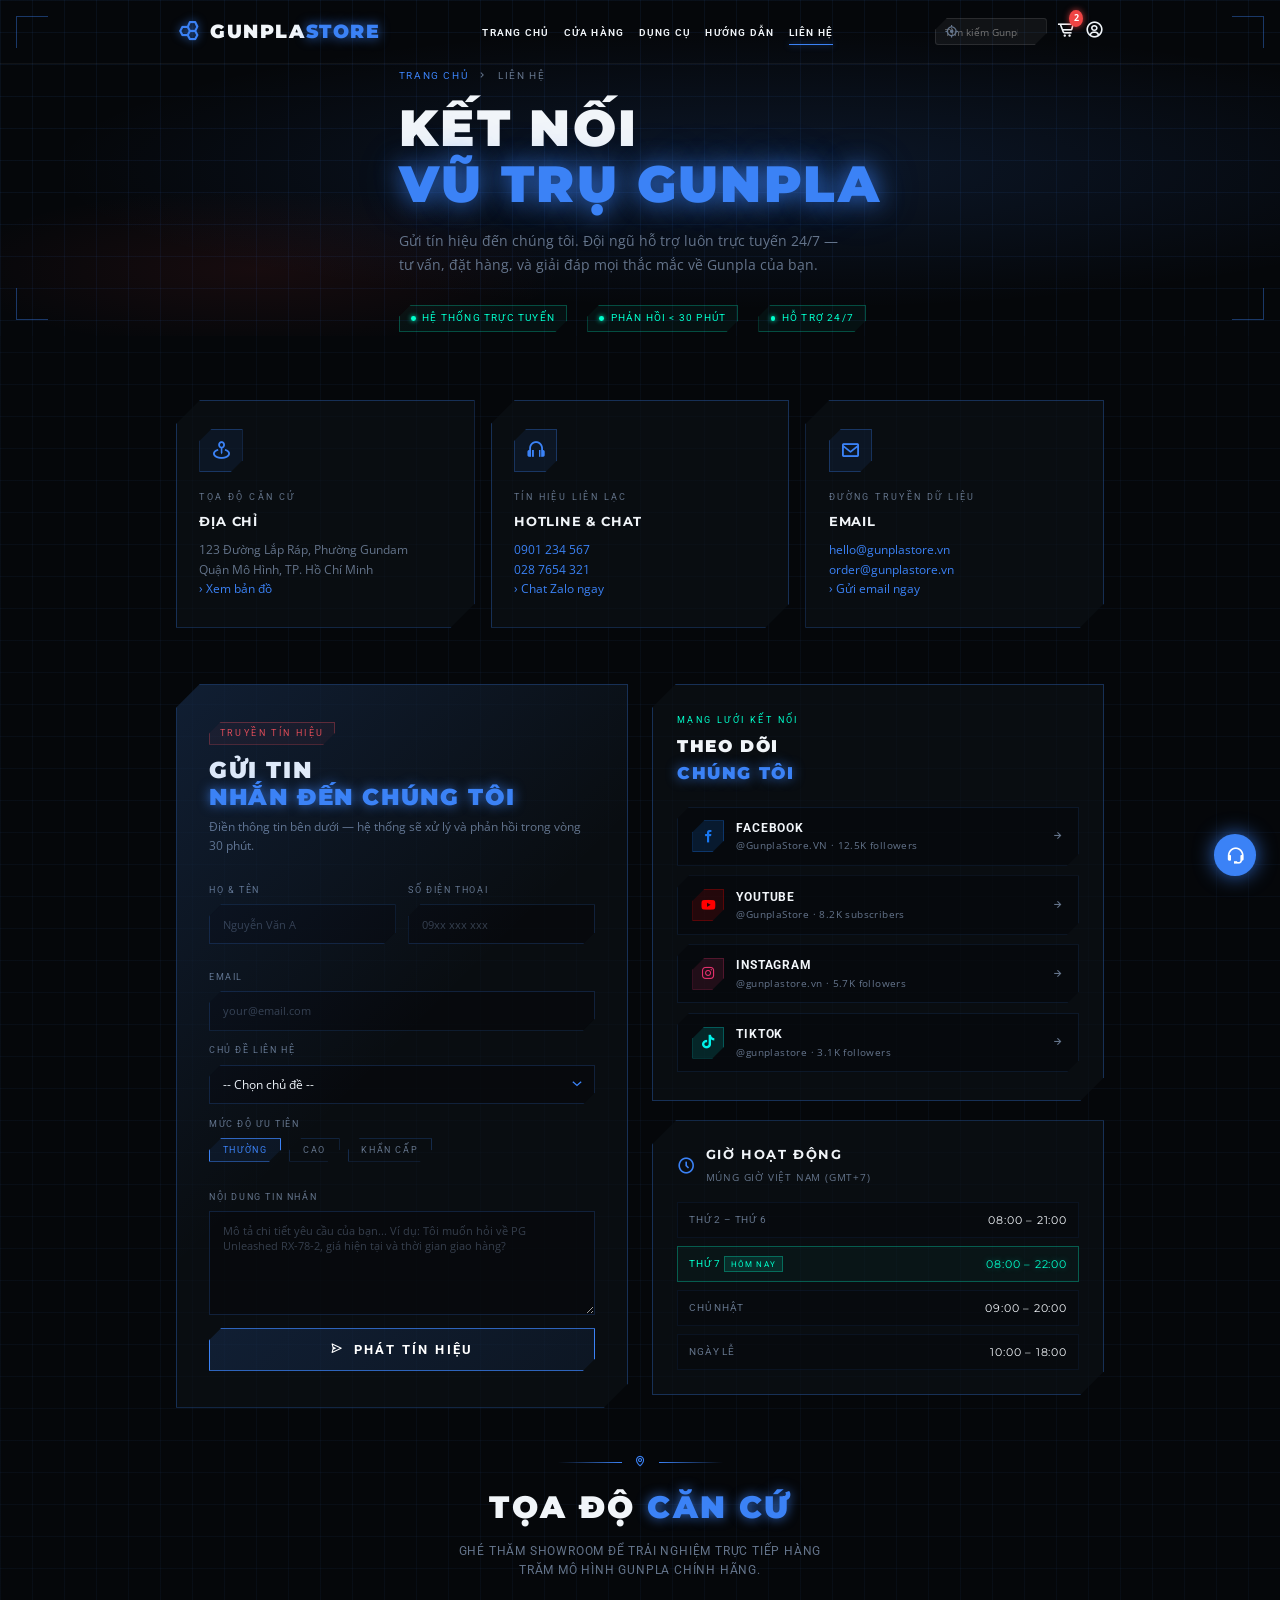
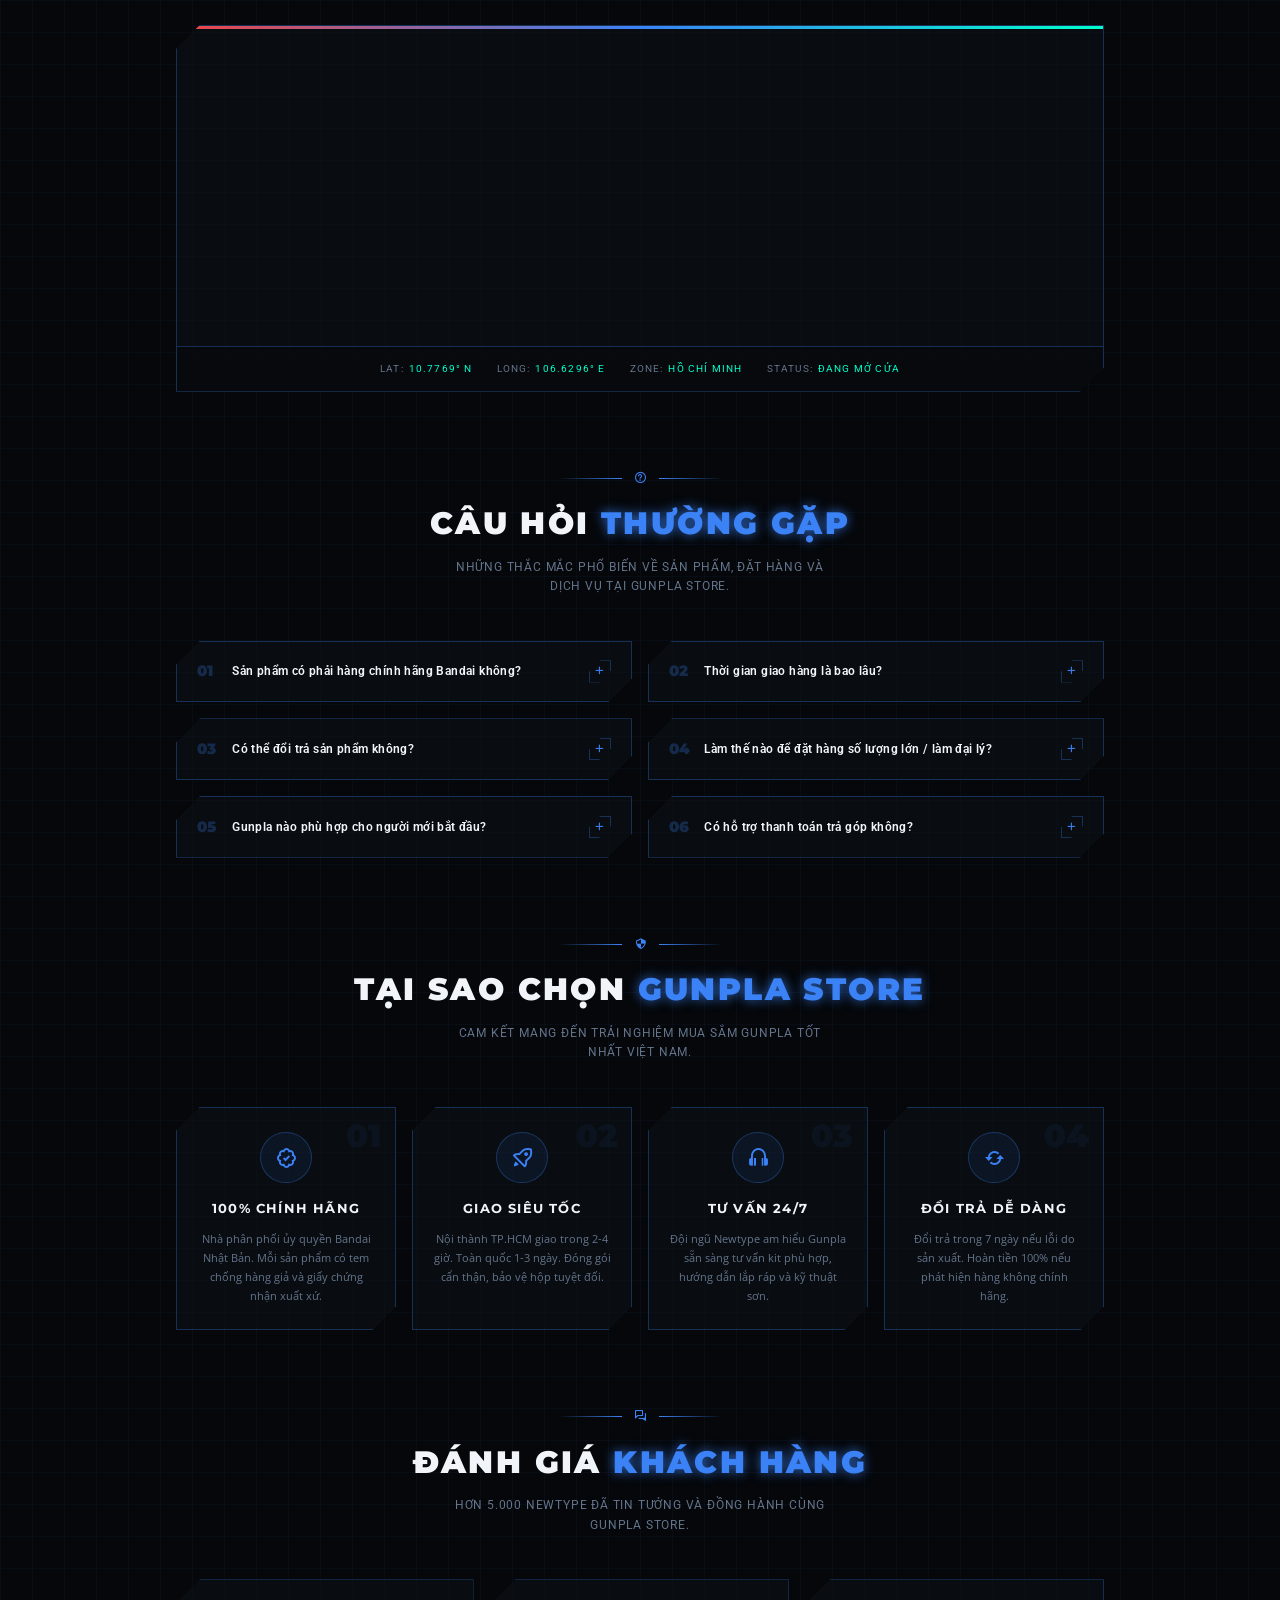
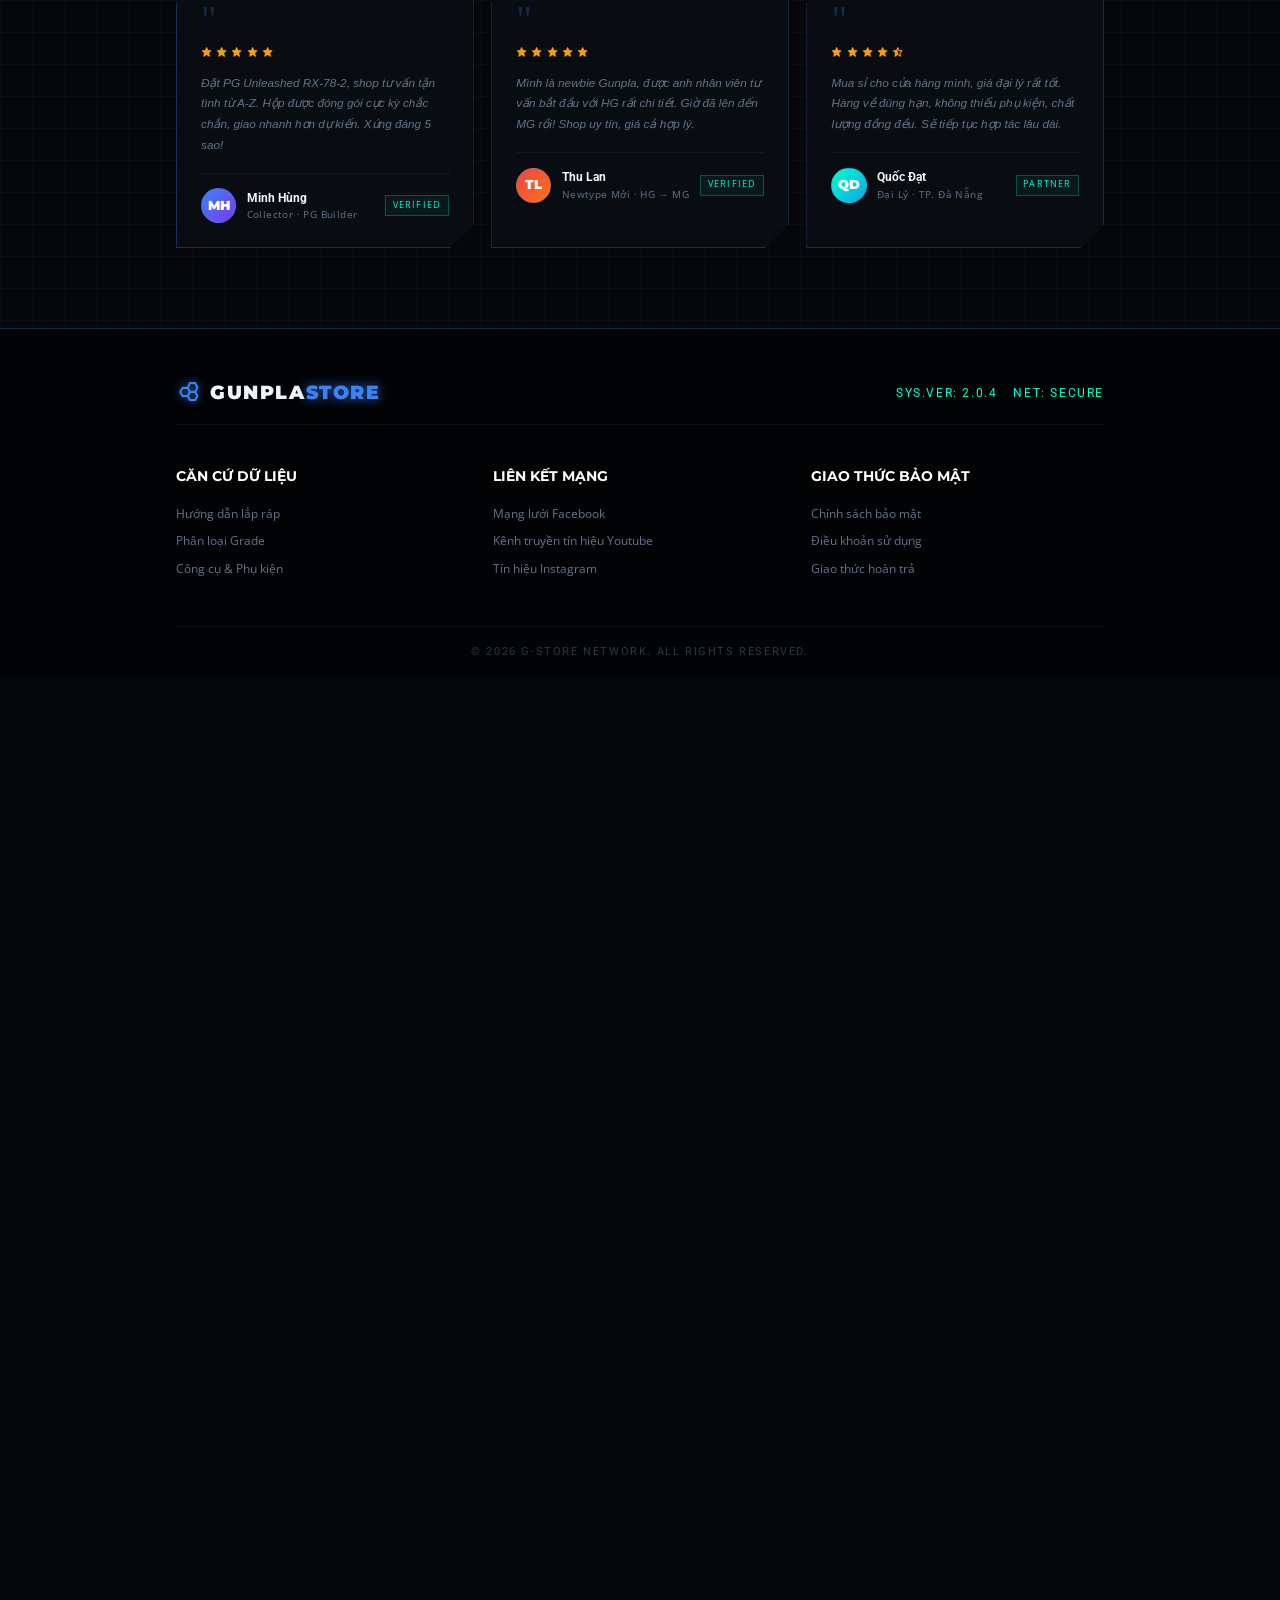
==== commit aa99c63b: "fix: Header navbar khong bi wrap + bo sung sections Why/Testimonials/Floating Chat" ====
--- a/lien-he.html
+++ b/lien-he.html
@@ -19,6 +19,62 @@
     <link rel="stylesheet" href="style.css">
 
     <style>
+        /* =========================================
+           FIX HEADER NAVBAR - PREVENT WRAP
+           ========================================= */
+        .header .navbar {
+            flex-wrap: nowrap;
+            gap: 0;
+        }
+        .header .nav-list {
+            flex-wrap: nowrap;
+            gap: 18px;
+        }
+        .header .nav-link {
+            white-space: nowrap;
+            font-size: 0.82rem;
+            letter-spacing: 1.5px;
+            padding: 4px 0;
+        }
+        .header .nav-tools {
+            flex-shrink: 0;
+            gap: 12px;
+        }
+        .header .search-box {
+            max-width: 180px;
+        }
+        .header .search-input {
+            width: 140px;
+            font-size: 0.82rem;
+            padding: 7px 35px 7px 12px;
+        }
+        /* Khi search focus thì không đẩy các item khác */
+        .header .search-box:focus-within {
+            max-width: 200px;
+        }
+        @media (max-width: 1100px) {
+            .header .nav-list { gap: 12px; }
+            .header .nav-link { font-size: 0.76rem; letter-spacing: 1px; }
+            .header .search-box { display: none; }
+        }
+        @media (max-width: 900px) {
+            .header .nav-menu {
+                position: fixed;
+                top: 0; right: -100%;
+                width: 80%; height: 100vh;
+                background: rgba(5,7,10,0.97);
+                backdrop-filter: blur(15px);
+                padding: 80px 40px;
+                flex-direction: column;
+                transition: right 0.4s ease;
+                border-left: 1px solid var(--border-color);
+                z-index: 999;
+            }
+            .header .nav-menu.show-menu { right: 0; }
+            .header .nav-list { flex-direction: column; gap: 28px; }
+            .header .nav-link { font-size: 1rem; letter-spacing: 2px; }
+        }
+
         /* =========================================
            CONTACT PAGE - HERO BANNER
            ========================================= */
@@ -868,10 +924,233 @@
         /* =========================================
            RESPONSIVE
            ========================================= */
+        /* =========================================
+           FLOATING QUICK CONTACT BUTTON
+           ========================================= */
+        .floating-contact {
+            position: fixed;
+            bottom: 30px;
+            right: 30px;
+            z-index: 200;
+            display: flex;
+            flex-direction: column;
+            align-items: flex-end;
+            gap: 12px;
+        }
+        .float-btn {
+            display: flex;
+            align-items: center;
+            gap: 10px;
+            padding: 12px 20px;
+            border: 1px solid var(--border-color);
+            background: rgba(5,7,10,0.92);
+            backdrop-filter: blur(10px);
+            cursor: pointer;
+            clip-path: var(--clip-btn);
+            transition: var(--transition);
+            font-family: var(--font-subheading);
+            font-size: 0.78rem;
+            letter-spacing: 1.5px;
+            text-transform: uppercase;
+            text-decoration: none;
+            color: var(--text-main);
+            white-space: nowrap;
+            transform: translateX(120px);
+            opacity: 0;
+        }
+        .float-btn.visible {
+            transform: translateX(0);
+            opacity: 1;
+        }
+        .float-btn:nth-child(2) { transition-delay: 0.05s; }
+        .float-btn:nth-child(3) { transition-delay: 0.1s; }
+        .float-btn:nth-child(4) { transition-delay: 0.15s; }
+        .float-btn-zalo { border-color: rgba(0,120,255,0.5); color: #007fff; }
+        .float-btn-zalo:hover { background: rgba(0,120,255,0.15); border-color: #007fff; box-shadow: 0 0 20px rgba(0,120,255,0.3); }
+        .float-btn-phone { border-color: rgba(0,255,204,0.4); color: var(--neon-green); }
+        .float-btn-phone:hover { background: rgba(0,255,204,0.1); border-color: var(--neon-green); box-shadow: 0 0 20px rgba(0,255,204,0.3); }
+        .float-btn-messenger { border-color: rgba(59,130,246,0.5); color: var(--primary-color); }
+        .float-btn-messenger:hover { background: rgba(59,130,246,0.1); border-color: var(--primary-color); box-shadow: 0 0 20px var(--primary-glow); }
+        .float-toggle {
+            width: 52px; height: 52px;
+            border-radius: 50%;
+            background: var(--primary-color);
+            border: 2px solid rgba(59,130,246,0.5);
+            display: flex; align-items: center; justify-content: center;
+            cursor: pointer;
+            box-shadow: 0 0 25px var(--primary-glow), 0 5px 20px rgba(0,0,0,0.4);
+            transition: var(--transition);
+            animation: float-pulse 2.5s ease-in-out infinite;
+        }
+        @keyframes float-pulse {
+            0%, 100% { box-shadow: 0 0 25px var(--primary-glow), 0 5px 20px rgba(0,0,0,0.4); }
+            50% { box-shadow: 0 0 40px var(--primary-glow), 0 5px 30px rgba(59,130,246,0.4); }
+        }
+        .float-toggle:hover { transform: scale(1.1); background: #2563eb; }
+        .float-toggle i { font-size: 1.5rem; color: #fff; transition: var(--transition); }
+        .float-toggle.open i { transform: rotate(45deg); }
+
+        /* =========================================
+           WHY CHOOSE US SECTION
+           ========================================= */
+        .why-section {
+            padding: 0 0 100px;
+        }
+        .why-grid {
+            display: grid;
+            grid-template-columns: repeat(4, 1fr);
+            gap: 20px;
+        }
+        .why-card {
+            background: var(--bg-surface);
+            border: 1px solid var(--border-color);
+            clip-path: var(--clip-card);
+            padding: 30px 25px;
+            text-align: center;
+            position: relative;
+            overflow: hidden;
+            transition: var(--transition);
+        }
+        .why-card::before {
+            content: '';
+            position: absolute;
+            bottom: 0; left: 0; right: 0;
+            height: 3px;
+            background: linear-gradient(90deg, transparent, var(--primary-color), transparent);
+            opacity: 0;
+            transition: var(--transition);
+        }
+        .why-card:hover { transform: translateY(-6px); border-color: var(--primary-color); box-shadow: 0 20px 40px rgba(59,130,246,0.12); }
+        .why-card:hover::before { opacity: 1; }
+        .why-icon {
+            width: 64px; height: 64px;
+            background: rgba(59,130,246,0.08);
+            border: 1px solid var(--border-color);
+            border-radius: 50%;
+            display: flex; align-items: center; justify-content: center;
+            margin: 0 auto 20px;
+            transition: var(--transition);
+        }
+        .why-card:hover .why-icon { background: rgba(59,130,246,0.18); border-color: var(--primary-color); box-shadow: 0 0 20px rgba(59,130,246,0.3); }
+        .why-icon i { font-size: 1.8rem; color: var(--primary-color); }
+        .why-number {
+            position: absolute;
+            top: 15px; right: 18px;
+            font-family: var(--font-heading);
+            font-size: 2.5rem;
+            font-weight: 900;
+            color: rgba(59,130,246,0.06);
+            line-height: 1;
+        }
+        .why-title {
+            font-family: var(--font-heading);
+            font-size: 1rem;
+            font-weight: 700;
+            letter-spacing: 1.5px;
+            text-transform: uppercase;
+            margin-bottom: 12px;
+        }
+        .why-desc {
+            font-size: 0.88rem;
+            color: var(--text-muted);
+            line-height: 1.7;
+        }
+
+        /* =========================================
+           TESTIMONIALS SECTION
+           ========================================= */
+        .testimonials-section {
+            padding: 0 0 100px;
+        }
+        .testimonials-grid {
+            display: grid;
+            grid-template-columns: repeat(3, 1fr);
+            gap: 22px;
+        }
+        .testi-card {
+            background: var(--bg-surface);
+            border: 1px solid var(--border-color);
+            clip-path: var(--clip-card);
+            padding: 30px;
+            position: relative;
+            overflow: hidden;
+            transition: var(--transition);
+        }
+        .testi-card:hover { border-color: var(--primary-color); transform: translateY(-4px); }
+        .testi-quote {
+            font-size: 3rem;
+            color: var(--primary-color);
+            opacity: 0.25;
+            line-height: 0.8;
+            font-family: Georgia, serif;
+            margin-bottom: 15px;
+        }
+        .testi-text {
+            font-family: var(--font-body);
+            font-size: 0.92rem;
+            color: var(--text-muted);
+            line-height: 1.75;
+            margin-bottom: 22px;
+            font-style: italic;
+        }
+        .testi-stars {
+            display: flex;
+            gap: 4px;
+            margin-bottom: 18px;
+        }
+        .testi-stars i { color: #f59e0b; font-size: 0.9rem; }
+        .testi-author {
+            display: flex;
+            align-items: center;
+            gap: 13px;
+            padding-top: 18px;
+            border-top: 1px solid rgba(59,130,246,0.1);
+        }
+        .testi-avatar {
+            width: 44px; height: 44px;
+            border-radius: 50%;
+            background: linear-gradient(135deg, var(--primary-color), #7c3aed);
+            display: flex; align-items: center; justify-content: center;
+            font-family: var(--font-heading);
+            font-weight: 900;
+            font-size: 1rem;
+            color: #fff;
+            flex-shrink: 0;
+            border: 2px solid rgba(59,130,246,0.3);
+        }
+        .testi-name {
+            font-family: var(--font-subheading);
+            font-weight: 700;
+            font-size: 0.9rem;
+            color: var(--text-main);
+        }
+        .testi-grade {
+            font-size: 0.77rem;
+            color: var(--text-muted);
+            letter-spacing: 0.5px;
+        }
+        .testi-badge {
+            margin-left: auto;
+            font-size: 0.68rem;
+            letter-spacing: 1.5px;
+            text-transform: uppercase;
+            color: var(--neon-green);
+            border: 1px solid rgba(0,255,204,0.25);
+            padding: 3px 8px;
+            background: rgba(0,255,204,0.05);
+        }
+
+        /* =========================================
+           RESPONSIVE
+           ========================================= */
+        @media (max-width: 1100px) {
+            .why-grid { grid-template-columns: repeat(2, 1fr); }
+        }
         @media (max-width: 992px) {
             .contact-main-grid { grid-template-columns: 1fr; }
             .info-cards-row { grid-template-columns: 1fr 1fr; }
             .faq-grid { grid-template-columns: 1fr; }
+            .testimonials-grid { grid-template-columns: 1fr 1fr; }
         }
 
         @media (max-width: 768px) {
@@ -882,11 +1161,15 @@
             .contact-hero-title { font-size: 2.2rem; }
             .hero-status-bar { gap: 12px; }
             .map-coords { gap: 15px; }
+            .why-grid { grid-template-columns: 1fr 1fr; }
+            .testimonials-grid { grid-template-columns: 1fr; }
+            .floating-contact { bottom: 20px; right: 20px; }
         }
 
         @media (max-width: 480px) {
             .contact-hero-title { font-size: 1.8rem; }
             .priority-group { flex-direction: column; }
+            .why-grid { grid-template-columns: 1fr; }
         }
     </style>
 </head>
@@ -1310,7 +1593,118 @@
             </div>
         </section>
 
+        <!-- ==================== WHY CHOOSE US ==================== -->
+        <section class="why-section" id="why-us">
+            <div class="container">
+                <div class="section-header">
+                    <div class="section-divider"><i class='bx bx-shield-quarter'></i></div>
+                    <h2 class="section-title">TẠI SAO CHỌN <span class="highlight">GUNPLA STORE</span></h2>
+                    <p class="section-subtitle">Cam kết mang đến trải nghiệm mua sắm Gunpla tốt nhất Việt Nam.</p>
+                </div>
+                <div class="why-grid">
+                    <div class="why-card">
+                        <span class="why-number">01</span>
+                        <div class="why-icon"><i class='bx bx-badge-check'></i></div>
+                        <div class="why-title">100% Chính Hãng</div>
+                        <p class="why-desc">Nhà phân phối ủy quyền Bandai Nhật Bản. Mỗi sản phẩm có tem chống hàng giả và giấy chứng nhận xuất xứ.</p>
+                    </div>
+                    <div class="why-card">
+                        <span class="why-number">02</span>
+                        <div class="why-icon"><i class='bx bx-rocket'></i></div>
+                        <div class="why-title">Giao Siêu Tốc</div>
+                        <p class="why-desc">Nội thành TP.HCM giao trong 2-4 giờ. Toàn quốc 1-3 ngày. Đóng gói cẩn thận, bảo vệ hộp tuyệt đối.</p>
+                    </div>
+                    <div class="why-card">
+                        <span class="why-number">03</span>
+                        <div class="why-icon"><i class='bx bx-headphone'></i></div>
+                        <div class="why-title">Tư Vấn 24/7</div>
+                        <p class="why-desc">Đội ngũ Newtype am hiểu Gunpla sẵn sàng tư vấn kit phù hợp, hướng dẫn lắp ráp và kỹ thuật sơn.</p>
+                    </div>
+                    <div class="why-card">
+                        <span class="why-number">04</span>
+                        <div class="why-icon"><i class='bx bx-refresh'></i></div>
+                        <div class="why-title">Đổi Trả Dễ Dàng</div>
+                        <p class="why-desc">Đổi trả trong 7 ngày nếu lỗi do sản xuất. Hoàn tiền 100% nếu phát hiện hàng không chính hãng.</p>
+                    </div>
+                </div>
+            </div>
+        </section>
+
+        <!-- ==================== TESTIMONIALS ==================== -->
+        <section class="testimonials-section" id="testimonials">
+            <div class="container">
+                <div class="section-header">
+                    <div class="section-divider"><i class='bx bx-conversation'></i></div>
+                    <h2 class="section-title">ĐÁNH GIÁ <span class="highlight">KHÁCH HÀNG</span></h2>
+                    <p class="section-subtitle">Hơn 5.000 Newtype đã tin tưởng và đồng hành cùng GUNPLA STORE.</p>
+                </div>
+                <div class="testimonials-grid">
+                    <div class="testi-card">
+                        <div class="testi-quote">"</div>
+                        <div class="testi-stars">
+                            <i class='bx bxs-star'></i><i class='bx bxs-star'></i><i class='bx bxs-star'></i><i class='bx bxs-star'></i><i class='bx bxs-star'></i>
+                        </div>
+                        <p class="testi-text">Đặt PG Unleashed RX-78-2, shop tư vấn tận tình từ A-Z. Hộp được đóng gói cực kỳ chắc chắn, giao nhanh hơn dự kiến. Xứng đáng 5 sao!</p>
+                        <div class="testi-author">
+                            <div class="testi-avatar">MH</div>
+                            <div>
+                                <div class="testi-name">Minh Hùng</div>
+                                <div class="testi-grade">Collector · PG Builder</div>
+                            </div>
+                            <span class="testi-badge">VERIFIED</span>
+                        </div>
+                    </div>
+                    <div class="testi-card">
+                        <div class="testi-quote">"</div>
+                        <div class="testi-stars">
+                            <i class='bx bxs-star'></i><i class='bx bxs-star'></i><i class='bx bxs-star'></i><i class='bx bxs-star'></i><i class='bx bxs-star'></i>
+                        </div>
+                        <p class="testi-text">Mình là newbie Gunpla, được anh nhân viên tư vấn bắt đầu với HG rất chi tiết. Giờ đã lên đến MG rồi! Shop uy tín, giá cả hợp lý.</p>
+                        <div class="testi-author">
+                            <div class="testi-avatar" style="background: linear-gradient(135deg, #ef4444, #f97316);">TL</div>
+                            <div>
+                                <div class="testi-name">Thu Lan</div>
+                                <div class="testi-grade">Newtype Mới · HG → MG</div>
+                            </div>
+                            <span class="testi-badge">VERIFIED</span>
+                        </div>
+                    </div>
+                    <div class="testi-card">
+                        <div class="testi-quote">"</div>
+                        <div class="testi-stars">
+                            <i class='bx bxs-star'></i><i class='bx bxs-star'></i><i class='bx bxs-star'></i><i class='bx bxs-star'></i><i class='bx bxs-star-half'></i>
+                        </div>
+                        <p class="testi-text">Mua sỉ cho cửa hàng mình, giá đại lý rất tốt. Hàng về đúng hạn, không thiếu phụ kiện, chất lượng đồng đều. Sẽ tiếp tục hợp tác lâu dài.</p>
+                        <div class="testi-author">
+                            <div class="testi-avatar" style="background: linear-gradient(135deg, #00ffcc, #0ea5e9);">QD</div>
+                            <div>
+                                <div class="testi-name">Quốc Đạt</div>
+                                <div class="testi-grade">Đại Lý · TP. Đà Nẵng</div>
+                            </div>
+                            <span class="testi-badge">PARTNER</span>
+                        </div>
+                    </div>
+                </div>
+            </div>
+        </section>
+
     </main>
+
+    <!-- ==================== FLOATING QUICK CONTACT ==================== -->
+    <div class="floating-contact" id="floating-contact">
+        <a href="https://zalo.me/0901234567" class="float-btn float-btn-zalo" id="float-zalo" target="_blank">
+            <i class='bx bx-message-rounded-dots'></i> Chat Zalo
+        </a>
+        <a href="tel:0901234567" class="float-btn float-btn-phone" id="float-phone">
+            <i class='bx bx-phone-call'></i> Gọi Ngay
+        </a>
+        <a href="https://m.me/GunplaStore" class="float-btn float-btn-messenger" id="float-messenger" target="_blank">
+            <i class='bx bxl-messenger'></i> Messenger
+        </a>
+        <button class="float-toggle" id="float-toggle" onclick="toggleFloat()">
+            <i class='bx bx-support'></i>
+        </button>
+    </div>
 
     <!-- ==================== FOOTER (Kế thừa từ Nam) ==================== -->
     <footer class="footer-minimal">
@@ -1461,6 +1855,18 @@
         }
 
         /* =========================================
+           FLOATING QUICK CONTACT TOGGLE
+           ========================================= */
+        let floatOpen = false;
+        function toggleFloat() {
+            floatOpen = !floatOpen;
+            const btns = document.querySelectorAll('.float-btn');
+            const toggle = document.getElementById('float-toggle');
+            btns.forEach(btn => btn.classList.toggle('visible', floatOpen));
+            toggle.classList.toggle('open', floatOpen);
+        }
+
+        /* =========================================
            SCROLL REVEAL ANIMATION
            ========================================= */
         const revealObserver = new IntersectionObserver((entries) => {
@@ -1472,7 +1878,7 @@
             });
         }, { threshold: 0.1 });
 
-        document.querySelectorAll('.info-card, .form-panel, .social-card, .hours-card, .faq-item').forEach(el => {
+        document.querySelectorAll('.info-card, .form-panel, .social-card, .hours-card, .faq-item, .why-card, .testi-card').forEach(el => {
             el.style.opacity = '0';
             el.style.transform = 'translateY(30px)';
             el.style.transition = 'opacity 0.6s ease, transform 0.6s ease';
--- a/style.css
+++ b/style.css
@@ -1,1530 +1,569 @@
-/* =========================================
-   VARIABLES & SETUP
-   ========================================= */
-:root {
-    --bg-color: #05070a;
-    --bg-surface: rgba(13, 17, 23, 0.6);
-    --bg-surface-hover: rgba(22, 27, 34, 0.8);
-
-    --primary-color: #3b82f6;
-    --primary-glow: rgba(59, 130, 246, 0.8);
-
-    --secondary-color: #ef4444;
-    --secondary-glow: rgba(239, 68, 68, 0.8);
-
-    --neon-green: #00ffcc;
-
-    --text-main: #f1f5f9;
-    --text-muted: #64748b;
-
-    --border-color: rgba(59, 130, 246, 0.3);
-
-    --font-heading: 'Montserrat', sans-serif;
-    --font-subheading: 'Roboto', sans-serif;
-    --font-body: 'Open Sans', sans-serif;
-
-    --header-height: 80px;
-    --transition: all 0.4s cubic-bezier(0.16, 1, 0.3, 1);
-
-    /* Complex Clip Paths */
-    --clip-btn: polygon(15px 0, 100% 0, 100% calc(100% - 15px), calc(100% - 15px) 100%, 0 100%, 0 15px);
-    --clip-card: polygon(30px 0, 100% 0, 100% calc(100% - 30px), calc(100% - 30px) 100%, 0 100%, 0 30px);
-}
-
-* {
-    margin: 0;
-    padding: 0;
-    box-sizing: border-box;
-}
-
-html {
-    scroll-behavior: smooth;
-}
-
-body {
-    font-family: var(--font-body);
-    background-color: var(--bg-color);
-    color: var(--text-main);
-    line-height: 1.6;
-    overflow-x: hidden;
-    background-image:
-        linear-gradient(rgba(59, 130, 246, 0.05) 1px, transparent 1px),
-        linear-gradient(90deg, rgba(59, 130, 246, 0.05) 1px, transparent 1px);
-    background-size: 40px 40px;
-}
-
-ul {
-    list-style: none;
-}
-
-a {
-    text-decoration: none;
-    color: inherit;
-    transition: var(--transition);
-}
-
-img {
-    max-width: 100%;
-    height: auto;
-    display: block;
-}
-
-.container {
-    max-width: 1200px;
-    margin: 0 auto;
-    padding: 0 20px;
-}
-
-.section {
-    padding: 100px 0;
-}
-
-.highlight {
-    color: var(--primary-color);
-    text-shadow: 0 0 15px var(--primary-glow);
-}
-
-/* =========================================
-   BUTTONS
-   ========================================= */
-.btn {
-    display: inline-flex;
-    align-items: center;
-    justify-content: center;
-    gap: 8px;
-    padding: 12px 30px;
-    font-family: var(--font-subheading);
-    font-weight: 700;
-    font-size: 1.1rem;
-    letter-spacing: 2px;
-    cursor: pointer;
-    transition: var(--transition);
-    border: none;
-    position: relative;
-    clip-path: var(--clip-btn);
-    text-transform: uppercase;
-    background: transparent;
-    color: var(--primary-color);
-    border: 1px solid var(--primary-color);
-}
-
-.btn-primary {
-    background: rgba(59, 130, 246, 0.1);
-    border: 1px solid var(--primary-color);
-    color: #fff;
-}
-
-.btn-primary:hover {
-    background: var(--primary-color);
-    box-shadow: 0 0 20px var(--primary-glow);
-    color: #fff;
-}
-
-.btn-glitch:hover {
-    animation: btn-glitch 0.2s linear infinite;
-}
-
-@keyframes btn-glitch {
-    0% {
-        transform: translate(0)
-    }
-
-    20% {
-        transform: translate(-2px, 2px)
-    }
-
-    40% {
-        transform: translate(-2px, -2px)
-    }
-
-    60% {
-        transform: translate(2px, 2px)
-    }
-
-    80% {
-        transform: translate(2px, -2px)
-    }
-
-    100% {
-        transform: translate(0)
-    }
-}
-
-/* =========================================
-   HEADER & NAVBAR (Retained)
-   ========================================= */
-.header {
-    position: fixed;
-    top: 0;
-    left: 0;
-    width: 100%;
-    height: var(--header-height);
-    z-index: 100;
-    transition: var(--transition);
-    border-bottom: 1px solid rgba(255, 255, 255, 0.05);
-}
-
-.header.scrolled {
-    background: rgba(5, 7, 10, 0.85);
-    backdrop-filter: blur(15px);
-    border-bottom: 1px solid var(--border-color);
-}
-
-.navbar {
-    height: 100%;
-    display: flex;
-    justify-content: space-between;
-    align-items: center;
-}
-
-.logo {
-    display: flex;
-    align-items: center;
-    gap: 8px;
-    font-family: var(--font-heading);
-    font-size: 1.5rem;
-    font-weight: 900;
-    letter-spacing: 2px;
-}
-
-.logo i {
-    font-size: 2rem;
-    color: var(--primary-color);
-    text-shadow: 0 0 10px var(--primary-glow);
-}
-
-.nav-list {
-    display: flex;
-    gap: 32px;
-}
-
-.nav-link {
-    font-family: var(--font-subheading);
-    font-weight: 600;
-    font-size: 1.1rem;
-    letter-spacing: 1px;
-    position: relative;
-}
-
-.nav-link::after {
-    content: '';
-    position: absolute;
-    bottom: -4px;
-    left: 0;
-    width: 0;
-    height: 2px;
-    background-color: var(--primary-color);
-    box-shadow: 0 0 8px var(--primary-glow);
-    transition: var(--transition);
-}
-
-.nav-link:hover::after,
-.nav-link.active::after {
-    width: 100%;
-}
-
-.nav-tools {
-    display: flex;
-    align-items: center;
-    gap: 20px;
-}
-
-.search-box {
-    position: relative;
-    display: flex;
-    align-items: center;
-}
-
-.search-input {
-    background: rgba(255, 255, 255, 0.05);
-    border: 1px solid rgba(255, 255, 255, 0.1);
-    color: var(--text-main);
-    padding: 8px 16px 8px 36px;
-    border-radius: 4px;
-    font-family: var(--font-body);
-    font-size: 0.9rem;
-    width: 200px;
-    transition: var(--transition);
-    clip-path: var(--clip-btn);
-}
-
-.search-input:focus {
-    outline: none;
-    border-color: var(--primary-color);
-    background: rgba(59, 130, 246, 0.1);
-    width: 240px;
-}
-
-.search-icon {
-    position: absolute;
-    left: 12px;
-    color: var(--text-muted);
-    font-size: 1.2rem;
-}
-
-.search-input:focus+.search-icon {
-    color: var(--primary-color);
-}
-
-.cart-icon,
-.user-icon {
-    font-size: 1.5rem;
-    position: relative;
-    cursor: pointer;
-}
-
-.cart-icon:hover,
-.user-icon:hover {
-    color: var(--primary-color);
-    text-shadow: 0 0 8px var(--primary-glow);
-}
-
-.cart-count {
-    position: absolute;
-    top: -8px;
-    right: -10px;
-    background-color: var(--secondary-color);
-    color: #fff;
-    font-size: 0.7rem;
-    font-weight: 700;
-    padding: 2px 6px;
-    border-radius: 50%;
-    box-shadow: 0 0 8px var(--secondary-glow);
-}
-
-.nav-toggle,
-.nav-close {
-    display: none;
-    font-size: 2rem;
-    cursor: pointer;
-}
-
-
-/* =========================================
-   COMMON HEADERS
-   ========================================= */
-.section-header {
-    margin-bottom: 50px;
-}
-
-.flex-header {
-    display: flex;
-    justify-content: space-between;
-    align-items: flex-end;
-}
-
-.section-title {
-    font-family: var(--font-heading);
-    font-size: 2.5rem;
-    letter-spacing: 2px;
-    margin-bottom: 8px;
-}
-
-.section-subtitle {
-    color: var(--text-muted);
-    font-size: 1.1rem;
-    font-family: var(--font-subheading);
-    letter-spacing: 1px;
-    text-transform: uppercase;
-}
-
-.view-all {
-    font-family: var(--font-subheading);
-    font-weight: 700;
-    color: var(--primary-color);
-    display: flex;
-    align-items: center;
-    gap: 5px;
-}
-
-.view-all:hover {
-    color: #fff;
-    text-shadow: 0 0 10px var(--primary-glow);
-}
-
-
-
-
-/* =========================================
-   MINIMALIST FOOTER
-   ========================================= */
-.footer-minimal {
-    background: #020305;
-    padding-top: 60px;
-    border-top: 1px solid var(--border-color);
-}
-
-.footer-top {
-    display: flex;
-    justify-content: space-between;
-    align-items: center;
-    margin-bottom: 50px;
-    border-bottom: 1px solid rgba(255, 255, 255, 0.05);
-    padding-bottom: 20px;
-}
-
-.sys-info {
-    display: flex;
-    gap: 20px;
-    font-family: var(--font-subheading);
-    color: var(--neon-green);
-    font-size: 0.9rem;
-    letter-spacing: 2px;
-}
-
-.footer-grid {
-    display: grid;
-    grid-template-columns: repeat(3, 1fr);
-    gap: 30px;
-    margin-bottom: 50px;
-}
-
-.f-col h4 {
-    font-family: var(--font-heading);
-    color: #fff;
-    margin-bottom: 20px;
-    font-size: 1.1rem;
-}
-
-.f-col a {
-    display: block;
-    color: var(--text-muted);
-    margin-bottom: 10px;
-    font-family: var(--font-body);
-    font-size: 0.95rem;
-}
-
-.f-col a:hover {
-    color: var(--primary-color);
-    padding-left: 5px;
-}
-
-.footer-bottom {
-    text-align: center;
-    padding: 20px 0;
-    border-top: 1px solid rgba(255, 255, 255, 0.05);
-    font-family: var(--font-subheading);
-    font-size: 0.85rem;
-    color: rgba(255, 255, 255, 0.2);
-    letter-spacing: 2px;
-}
-
-/* =========================================
-   RESPONSIVE MEDIA QUERIES
-   ========================================= */
-@media (max-width: 992px) {
-}
-
-@media (max-width: 768px) {
-    .section {
-        padding: 60px 0;
-    }
-
-    .nav-menu {
-        position: fixed;
-        top: 0;
-        right: -100%;
-        width: 80%;
-        height: 100vh;
-        background: rgba(5, 7, 10, 0.95);
-        backdrop-filter: blur(10px);
-        padding: 80px 40px;
-        flex-direction: column;
-        transition: right 0.4s ease;
-        border-left: 1px solid var(--border-color);
-        z-index: 999;
-    }
-
-    .nav-menu.show-menu {
-        right: 0;
-    }
-
-    .nav-list {
-        flex-direction: column;
-        gap: 30px;
-    }
-
-    .nav-close,
-    .nav-toggle {
-        display: block;
-    }
-
-    .nav-close {
-        position: absolute;
-        top: 25px;
-        right: 25px;
-    }
-
-    .search-box {
-        display: none;
-    }
-
-
-    .section-title {
-        font-size: 2rem;
-    }
-
-
-    .footer-top {
-        flex-direction: column;
-        gap: 20px;
-    }
-
-    .footer-grid {
-        grid-template-columns: 1fr;
-        gap: 20px;
-    }
-
-}
-
-@media (max-width: 480px) {
-
-    /* Giấu khối 3D trên màn hình quá nhỏ để mượt hơn */
-}
-
-/* =========================================
-   STORE & PRODUCT ARCHIVES STYLE
-   ========================================= */
-
-/* Hero / Header for Store */
-.store-hero {
-    position: relative;
-    padding: 120px 0 40px;
-    background: linear-gradient(to bottom, rgba(5, 7, 10, 0.8), var(--bg-color));
-    border-bottom: 1px solid rgba(59, 130, 246, 0.15);
-    overflow: hidden;
-}
-
-.store-hero-bg {
-    position: absolute;
-    top: 0;
-    left: 0;
-    width: 100%;
-    height: 100%;
-    background-image:
-        radial-gradient(circle at 80% 20%, rgba(59, 130, 246, 0.08) 0%, transparent 50%),
-        radial-gradient(circle at 10% 80%, rgba(0, 255, 204, 0.05) 0%, transparent 40%);
-    z-index: -1;
-}
-
-.store-hero .tech-badge {
-    margin-bottom: 10px;
-    font-size: 0.75rem;
-    border-color: var(--primary-color);
-    color: var(--primary-color);
-    box-shadow: inset 0 0 8px rgba(59, 130, 246, 0.15);
-}
-
-.store-hero.banner-style {
-    position: relative;
-    padding: 100px 0;
-    background: #000;
-    min-height: 450px;
-    display: flex;
-    align-items: center;
-    border-bottom: 2px solid var(--border-color);
-    overflow: hidden;
-}
-
-.hero-flex {
-    width: 100%;
-    display: flex;
-    justify-content: flex-start;
-    align-items: center;
-    position: relative;
-    z-index: 10;
-}
-
-.gundam-combat-figure {
-    position: absolute;
-    right: 0;
-    bottom: -20px;
-    width: 60%;
-    height: 115%;
-    background: url('assets/images/universe/gundam.png') no-repeat bottom right;
-    background-size: contain;
-    z-index: 1;
-    pointer-events: none;
-}
-
-.banner-title-box {
-    position: relative;
-}
-
-.banner-title-box::before {
-    display: none;
-}
-
-.store-hero-title-new {
-    font-family: var(--font-heading);
-    font-size: 4rem; /* Balanced size */
-    font-weight: 950;
-    color: #fff;
-    line-height: 1.1;
-    text-transform: uppercase;
-    letter-spacing: -1px;
-}
-
-.store-hero-title-new .highlight {
-    background: #00ffc3;
-    color: #000;
-    padding: 4px 20px;
-    display: inline-block;
-    margin-top: 15px; /* Perfect gap for the blade */
-    clip-path: polygon(10% 0%, 100% 0%, 90% 100%, 0% 100%);
-    font-size: 2.8rem;
-}
-
-.go-button {
-    width: 100px;
-    height: 100px;
-    background: rgba(0, 0, 0, 0.8);
-    border: 3px solid var(--neon-green);
-    border-radius: 50%;
-    display: flex;
-    align-items: center;
-    justify-content: center;
-    cursor: pointer;
-    transition: var(--transition);
-    box-shadow: 0 0 20px rgba(52, 211, 153, 0.2);
-}
-
-.go-button:hover {
-    transform: scale(1.1) rotate(5deg);
-    box-shadow: 0 0 40px var(--neon-green);
-}
-
-.go-text {
-    font-family: var(--font-heading);
-    font-size: 1.8rem;
-    font-weight: 900;
-    color: var(--neon-green);
-}
-
-.store-hero-subtitle {
-    color: var(--text-muted);
-    font-family: var(--font-subheading);
-    font-size: 1rem;
-    letter-spacing: 1px;
-    text-transform: uppercase;
-    margin-top: 8px;
-}
-
-/* Two Column Grid Layout */
-.store-container {
-    display: grid;
-    grid-template-columns: 280px 1fr;
-    gap: 35px;
-    padding-bottom: 100px;
-}
-
-/* Sidebar / Left Column */
-.store-sidebar {
-    background: var(--bg-surface);
-    border: 1px solid var(--border-color);
-    clip-path: var(--clip-card);
-    padding: 30px 25px;
-    height: fit-content;
-    transition: var(--transition);
-}
-
-.store-sidebar:hover {
-    border-color: rgba(59, 130, 246, 0.5);
-    box-shadow: 0 0 20px rgba(59, 130, 246, 0.15);
-}
-
-.sidebar-title {
-    font-family: var(--font-heading);
-    font-size: 1.2rem;
-    font-weight: 700;
-    letter-spacing: 2px;
-    margin-bottom: 25px;
-    color: #fff;
-    border-bottom: 1px solid rgba(255, 255, 255, 0.05);
-    padding-bottom: 10px;
-    display: flex;
-    align-items: center;
-    gap: 10px;
-}
-
-.sidebar-title i {
-    color: var(--primary-color);
-    animation: spin 5s linear infinite;
-}
-
-.filter-group {
-    margin-bottom: 30px;
-}
-
-.filter-group-title {
-    font-family: var(--font-subheading);
-    font-size: 0.9rem;
-    font-weight: 700;
-    text-transform: uppercase;
-    letter-spacing: 1.5px;
-    color: var(--text-muted);
-    margin-bottom: 15px;
-    display: flex;
-    justify-content: space-between;
-    align-items: center;
-}
-
-.filter-group-title::after {
-    content: '';
-    flex-grow: 1;
-    height: 1px;
-    background: rgba(255, 255, 255, 0.05);
-    margin-left: 10px;
-}
-
-/* Custom Search in Sidebar */
-.sidebar-search {
-    position: relative;
-    margin-bottom: 25px;
-}
-
-.sidebar-search-input {
-    width: 100%;
-    background: rgba(5, 7, 10, 0.6);
-    border: 1px solid var(--border-color);
-    color: var(--text-main);
-    padding: 10px 15px 10px 40px;
-    font-family: var(--font-body);
-    font-size: 0.9rem;
-    clip-path: var(--clip-btn);
-    transition: var(--transition);
-}
-
-.sidebar-search-input:focus {
-    outline: none;
-    border-color: var(--neon-green);
-    box-shadow: 0 0 10px rgba(0, 255, 204, 0.2);
-    background: rgba(5, 7, 10, 0.8);
-}
-
-.sidebar-search-icon {
-    position: absolute;
-    left: 15px;
-    top: 50%;
-    transform: translateY(-50%);
-    color: var(--text-muted);
-    font-size: 1.1rem;
-    transition: var(--transition);
-}
-
-.sidebar-search-input:focus+.sidebar-search-icon {
-    color: var(--neon-green);
-    text-shadow: 0 0 5px var(--neon-green);
-}
-
-/* Custom Checkboxes */
-.filter-list {
-    display: flex;
-    flex-direction: column;
-    gap: 12px;
-}
-
-.filter-checkbox-label {
-    display: flex;
-    align-items: center;
-    gap: 10px;
-    font-family: var(--font-body);
-    font-size: 0.95rem;
-    color: var(--text-main);
-    cursor: pointer;
-    user-select: none;
-    transition: var(--transition);
-}
-
-.filter-checkbox-label:hover {
-    color: var(--primary-color);
-}
-
-.filter-checkbox {
-    appearance: none;
-    -webkit-appearance: none;
-    width: 16px;
-    height: 16px;
-    border: 1px solid var(--border-color);
-    background: rgba(5, 7, 10, 0.6);
-    cursor: pointer;
-    position: relative;
-    transition: var(--transition);
-}
-
-.filter-checkbox:checked {
-    border-color: var(--primary-color);
-    background: rgba(59, 130, 246, 0.2);
-    box-shadow: 0 0 8px var(--primary-glow);
-}
-
-.filter-checkbox:checked::after {
-    content: '';
-    position: absolute;
-    width: 8px;
-    height: 8px;
-    background: var(--primary-color);
-    top: 50%;
-    left: 50%;
-    transform: translate(-50%, -50%);
-    box-shadow: 0 0 5px var(--primary-glow);
-}
-
-/* Price Range Slider Styling */
-.price-range-wrapper {
-    display: flex;
-    flex-direction: column;
-    gap: 12px;
-}
-
-.price-slider {
-    -webkit-appearance: none;
-    width: 100%;
-    height: 4px;
-    background: rgba(255, 255, 255, 0.05);
-    border-radius: 2px;
-    outline: none;
-    transition: var(--transition);
-}
-
-.price-slider::-webkit-slider-thumb {
-    -webkit-appearance: none;
-    width: 16px;
-    height: 16px;
-    background: var(--neon-green);
-    border: 2px solid #05070a;
-    cursor: pointer;
-    box-shadow: 0 0 8px var(--neon-green);
-    clip-path: polygon(50% 0%, 100% 38%, 82% 100%, 18% 100%, 0% 38%);
-    /* Sci-fi thumb */
-    transition: var(--transition);
-}
-
-.price-slider::-webkit-slider-thumb:hover {
-    transform: scale(1.2);
-    box-shadow: 0 0 15px var(--neon-green);
-}
-
-.price-values {
-    display: flex;
-    justify-content: space-between;
-    font-family: var(--font-subheading);
-    font-size: 0.85rem;
-    color: var(--text-muted);
-}
-
-.price-max-val {
-    color: var(--neon-green);
-    font-weight: 700;
-}
-
-.btn-reset-filters {
-    width: 100%;
-    margin-top: 10px;
-    padding: 10px;
-    font-size: 0.9rem;
-    border-color: var(--secondary-color);
-    color: var(--secondary-color);
-    background: rgba(239, 68, 68, 0.05);
-    cursor: pointer;
-}
-
-.btn-reset-filters:hover {
-    background: var(--secondary-color);
-    color: #fff;
-    box-shadow: 0 0 15px var(--secondary-glow);
-}
-
-/* Products Column / Right Column */
-.store-products {
-    display: flex;
-    flex-direction: column;
-    gap: 25px;
-}
-
-/* Products Toolbar */
-.products-toolbar {
-    background: var(--bg-surface);
-    border: 1px solid var(--border-color);
-    clip-path: var(--clip-btn);
-    padding: 15px 25px;
-    display: flex;
-    justify-content: space-between;
-    align-items: center;
-    font-family: var(--font-subheading);
-}
-
-.system-matches {
-    font-size: 0.9rem;
-    letter-spacing: 1px;
-    color: var(--neon-green);
-    font-weight: 700;
-    display: flex;
-    align-items: center;
-    gap: 8px;
-}
-
-.system-matches-dot {
-    width: 6px;
-    height: 6px;
-    background: var(--neon-green);
-    border-radius: 50%;
-    box-shadow: 0 0 8px var(--neon-green);
-}
-
-.sort-wrapper {
-    display: flex;
-    align-items: center;
-    gap: 10px;
-    color: var(--text-muted);
-    font-size: 0.9rem;
-}
-
-.sort-select {
-    background: rgba(5, 7, 10, 0.8);
-    border: 1px solid var(--border-color);
-    color: var(--text-main);
-    padding: 6px 12px;
-    font-family: var(--font-subheading);
-    font-size: 0.85rem;
-    clip-path: var(--clip-btn);
-    cursor: pointer;
-    outline: none;
-    transition: var(--transition);
-}
-
-.sort-select:focus {
-    border-color: var(--primary-color);
-    box-shadow: 0 0 8px var(--primary-glow);
-}
-
-/* Flexbox Products Grid */
-.products-flex {
-    display: flex;
-    flex-wrap: wrap;
-    gap: 20px;
-    transition: opacity 0.3s ease;
-}
-
-/* Product Card */
-.product-card {
-    flex: 0 1 calc(33.333% - 14px);
-    background: var(--bg-surface);
-    border: 1px solid var(--border-color);
-    clip-path: var(--clip-card);
-    position: relative;
-    overflow: hidden;
-    display: flex;
-    flex-direction: column;
-    transition: var(--transition);
-    cursor: pointer;
-}
-
-.product-card.hide,
-.hide {
-    display: none !important;
-}
-
-.product-card:hover {
-    transform: translateY(-5px);
-    border-color: var(--primary-color);
-    box-shadow: 0 5px 25px rgba(59, 130, 246, 0.25);
-}
-
-/* Image Section */
-.product-img-wrapper {
-    position: relative;
-    height: 250px;
-    background: rgba(5, 7, 10, 0.4);
-    display: flex;
-    justify-content: center;
-    align-items: center;
-    overflow: hidden;
-    border-bottom: 1px solid rgba(59, 130, 246, 0.1);
-}
-
-.product-img {
-    max-height: 80%;
-    max-width: 80%;
-    object-fit: contain;
-    transition: var(--transition);
-    filter: drop-shadow(0 5px 15px rgba(0, 0, 0, 0.5));
-}
-
-.product-card:hover .product-img {
-    transform: scale(1.1) rotate(2deg);
-    filter: drop-shadow(0 8px 25px rgba(59, 130, 246, 0.3));
-}
-
-/* Badges */
-.product-badge {
-    position: absolute;
-    top: 15px;
-    left: 15px;
-    background: var(--primary-color);
-    color: #fff;
-    padding: 3px 10px;
-    font-family: var(--font-subheading);
-    font-weight: 700;
-    font-size: 0.75rem;
-    letter-spacing: 1px;
-    clip-path: var(--clip-btn);
-    box-shadow: 0 0 10px var(--primary-glow);
-    z-index: 2;
-}
-
-.product-manufacturer-badge {
-    position: absolute;
-    top: 15px;
-    right: 15px;
-    background: rgba(5, 7, 10, 0.8);
-    border: 1px solid rgba(255, 255, 255, 0.1);
-    color: var(--text-muted);
-    padding: 3px 8px;
-    font-family: var(--font-subheading);
-    font-weight: 600;
-    font-size: 0.7rem;
-    letter-spacing: 1px;
-    clip-path: var(--clip-btn);
-    z-index: 2;
-}
-
-/* Product Info Section */
-.product-info {
-    padding: 20px;
-    display: flex;
-    flex-direction: column;
-    flex-grow: 1;
-    background: linear-gradient(to top, rgba(5, 7, 10, 0.8) 0%, rgba(13, 17, 23, 0.3) 100%);
-}
-
-.product-tech-id {
-    font-family: var(--font-subheading);
-    font-size: 0.75rem;
-    color: var(--secondary-color);
-    letter-spacing: 1.5px;
-    font-weight: 700;
-    margin-bottom: 5px;
-}
-
-.product-name {
-    font-family: var(--font-heading);
-    font-size: 1.15rem;
-    font-weight: 700;
-    color: #fff;
-    line-height: 1.3;
-    margin-bottom: 12px;
-    height: 46px;
-    /* fixed height for two lines maximum to keep grid aligned */
-    overflow: hidden;
-    display: -webkit-box;
-    -webkit-line-clamp: 2;
-    -webkit-box-orient: vertical;
-    transition: var(--transition);
-}
-
-.product-card:hover .product-name {
-    color: var(--primary-color);
-}
-
-.product-specs {
-    display: flex;
-    gap: 15px;
-    margin-bottom: 18px;
-    font-family: var(--font-body);
-    font-size: 0.8rem;
-    color: var(--text-muted);
-    border-top: 1px dashed rgba(255, 255, 255, 0.05);
-    padding-top: 10px;
-}
-
-.spec-item {
-    display: flex;
-    align-items: center;
-    gap: 5px;
-}
-
-.spec-item i {
-    color: var(--primary-color);
-}
-
-/* Pricing and Actions */
-.product-action-row {
-    display: flex;
-    justify-content: space-between;
-    align-items: center;
-    margin-top: auto;
-    gap: 10px;
-}
-
-.product-price {
-    font-family: var(--font-heading);
-    font-size: 1.15rem;
-    /* Slightly reduced to fit better */
-    color: var(--neon-green);
-    font-weight: 900;
-    text-shadow: 0 0 10px rgba(0, 255, 204, 0.2);
-}
-
-.product-btn {
-    padding: 6px 12px;
-    font-size: 0.75rem;
-    letter-spacing: 1px;
-    white-space: nowrap;
-    border-color: var(--primary-color);
-    color: var(--primary-color);
-    background: rgba(59, 130, 246, 0.05);
-    flex-shrink: 0;
-}
-
-.product-btn i {
-    font-size: 1rem;
-}
-
-.product-btn:hover {
-    background: var(--primary-color);
-    color: #fff;
-    box-shadow: 0 0 12px var(--primary-glow);
-}
-
-/* Scanner line effect in card */
-.product-scanner {
-    position: absolute;
-    top: 0;
-    left: 0;
-    width: 100%;
-    height: 2px;
-    background: var(--primary-color);
-    box-shadow: 0 0 15px var(--primary-glow);
-    z-index: 3;
-    opacity: 0;
-    transition: opacity 0.3s;
-    pointer-events: none;
-}
-
-.product-card:hover .product-scanner {
-    opacity: 1;
-    animation: scan 2s linear infinite;
-}
-
-/* Empty matches status */
-.empty-matches {
-    width: 100%;
-    padding: 60px 20px;
-    text-align: center;
-    border: 1px dashed var(--border-color);
-    background: var(--bg-surface);
-    clip-path: var(--clip-card);
-    color: var(--text-muted);
-    font-family: var(--font-subheading);
-}
-
-.empty-matches i {
-    font-size: 3rem;
-    color: var(--secondary-color);
-    margin-bottom: 15px;
-    text-shadow: 0 0 10px var(--secondary-glow);
-}
-
-.empty-matches h3 {
-    color: #fff;
-    margin-bottom: 8px;
-    font-family: var(--font-heading);
-    letter-spacing: 1px;
-}
-
-/* Store Specific Responsive Adjustments */
-@media (max-width: 1200px) {
-    .product-card {
-        flex: 0 1 calc(50% - 10px);
-    }
-}
-
-@media (max-width: 992px) {
-    .store-container {
-        grid-template-columns: 1fr;
-    }
-
-    .store-sidebar {
-        position: static;
-        width: 100%;
-    }
-}
-
-@media (max-width: 768px) {
-    .store-hero-title {
-        font-size: 2.2rem;
-    }
-
-    .products-toolbar {
-        flex-direction: column;
-        align-items: stretch;
-        gap: 15px;
-        text-align: center;
-    }
-
-    .system-matches {
-        justify-content: center;
-    }
-
-    .sort-wrapper {
-        justify-content: center;
-    }
-}
-
-@media (max-width: 576px) {
-    .product-card {
-        flex: 0 1 100%;
-    }
-}
-
-/* Smart Header Hiding Scroll Animation */
-body.header-hidden .header {
-    transform: translateY(-100%);
-}
-
-/* =========================================
-   TUTORIAL PORTAL & DETAIL STYLES
-   ========================================= */
-
-.guide-hero {
-    position: relative;
-    padding: 150px 0 60px;
-    background: linear-gradient(to bottom, rgba(5, 7, 10, 0.9), var(--bg-color)),
-        url('https://cdn.pixabay.com/photo/2016/11/19/14/00/code-1839406_1280.jpg');
-    background-size: cover;
-    background-position: center;
-    border-bottom: 1px solid var(--border-color);
-    text-align: center; /* Center everything */
-}
-
-.tech-badge {
-    display: inline-block;
-    padding: 5px 15px;
-    background: rgba(255, 255, 255, 0.05); /* Clean background */
-    color: var(--primary-color);
-    font-family: var(--font-subheading);
-    font-weight: 800;
-    font-size: 0.75rem;
-    letter-spacing: 2px;
-    margin-bottom: 10px;
-}
-
-.guide-hero-title {
-    font-family: var(--font-heading);
-    font-size: 4rem;
-    font-weight: 900;
-    margin-top: 15px;
-    letter-spacing: 2px;
-}
-
-.guide-hero-title .highlight {
-    color: #448aff; /* Intense Blue */
-    text-shadow: 0 0 20px rgba(68, 138, 255, 0.6); /* Neon Glow */
-}
-
-/* Portal Filters */
-.portal-filters {
-    display: flex;
-    justify-content: center;
-    gap: 15px;
-    margin-bottom: 50px;
-    flex-wrap: wrap;
-}
-
-.portal-filter-btn {
-    padding: 10px 20px;
-    font-family: var(--font-subheading);
-    font-weight: 700;
-    font-size: 0.85rem;
-    background: rgba(255, 255, 255, 0.05);
-    border: 1px solid var(--border-color);
-    color: var(--text-muted);
-    cursor: pointer;
-    clip-path: var(--clip-btn);
-    transition: var(--transition);
-}
-
-.portal-filter-btn:hover,
-.portal-filter-btn.active {
-    background: var(--primary-color);
-    color: #fff;
-    border-color: var(--primary-color);
-    box-shadow: 0 0 15px var(--primary-glow);
-}
-
-/* Tutorial Grid */
-.tutorial-grid {
-    display: grid;
-    grid-template-columns: repeat(auto-fill, minmax(350px, 1fr));
-    gap: 30px;
-}
-
-.tutorial-card {
-    background: var(--bg-surface);
-    border: 1px solid var(--border-color);
-    padding: 30px;
-    clip-path: var(--clip-card);
-    transition: var(--transition);
-    display: flex;
-    flex-direction: column;
-    gap: 20px;
-    position: relative;
-    overflow: hidden;
-}
-
-/* Category Color Coding */
-.tutorial-card::before {
-    content: '';
-    position: absolute;
-    top: 0;
-    left: 0;
-    width: 4px;
-    height: 100%;
-    background: #00ffff; /* Default Cyan */
-    transition: var(--transition);
-}
-
-.card-news::before { background: #00ffff; }
-.card-promo::before { background: #ffaa00; }
-.card-article::before { background: #00ff8c; }
-
-.card-news .card-type { color: #00ffff; }
-.card-promo .card-type { color: #ffaa00; }
-.card-article .card-type { color: #00ff8c; }
-
-.tutorial-card:hover {
-    transform: translateY(-5px);
-}
-
-.tutorial-card:hover.card-news { border-color: #00ffff; box-shadow: 0 10px 30px rgba(0, 255, 255, 0.2); }
-.tutorial-card:hover.card-promo { border-color: #ffaa00; box-shadow: 0 10px 30px rgba(255, 170, 0, 0.2); }
-.tutorial-card:hover.card-article { border-color: #00ff8c; box-shadow: 0 10px 30px rgba(0, 255, 140, 0.2); }
-
-.card-type {
-    font-family: var(--font-subheading);
-    font-size: 0.75rem;
-    font-weight: 800;
-    color: var(--primary-color);
-    letter-spacing: 2px;
-}
-
-.card-article .card-type {
-    color: var(--secondary-color);
-}
-
-.card-icon {
-    font-size: 3rem;
-    color: rgba(255, 255, 255, 0.1);
-    transition: var(--transition);
-}
-
-.tutorial-card:hover .card-icon {
-    color: var(--primary-color);
-    transform: scale(1.1);
-}
-
-.card-id {
-    display: block;
-    font-family: var(--font-subheading);
-    font-size: 0.8rem;
-    color: var(--text-muted);
-    margin-bottom: 5px;
-}
-
-.tutorial-card h3 {
-    font-family: var(--font-heading);
-    font-size: 1.3rem;
-    color: #fff;
-    line-height: 1.4;
-    transition: var(--transition);
-}
-
-.tutorial-card:hover h3 {
-    color: var(--primary-color);
-}
-
-.card-status {
-    font-family: var(--font-subheading);
-    font-size: 0.7rem;
-    font-weight: 700;
-    color: var(--neon-green);
-    letter-spacing: 1.5px;
-    margin-top: auto;
-}
-
-/* Tutorial Detail Page */
-.guide-detail {
-    padding-top: 120px;
-}
-
-.btn-back {
-    display: flex;
-    align-items: center;
-    gap: 10px;
-    font-family: var(--font-subheading);
-    font-weight: 700;
-    font-size: 0.85rem;
-    color: var(--text-muted);
-}
-
-.btn-back:hover {
-    color: var(--primary-color);
-}
-
-.detail-header {
-    margin-bottom: 40px;
-}
-
-.article-meta {
-    display: flex;
-    gap: 20px;
-    margin-bottom: 15px;
-}
-
-.article-id {
-    color: var(--primary-color);
-    font-family: var(--font-subheading);
-    font-weight: 800;
-    font-size: 0.9rem;
-}
-
-.article-category {
-    color: var(--text-muted);
-    font-family: var(--font-subheading);
-    font-weight: 600;
-    font-size: 0.9rem;
-}
-
-.guide-title {
-    font-family: var(--font-heading);
-    font-size: 2.5rem;
-    color: #fff;
-    text-transform: uppercase;
-    letter-spacing: 2px;
-}
-
-/* Video Player */
-.video-container {
-    background: var(--bg-surface);
-    border: 1px solid var(--border-color);
-    padding: 10px;
-    clip-path: var(--clip-card);
-    margin-bottom: 50px;
-    box-shadow: 0 20px 50px rgba(0, 0, 0, 0.5);
-}
-
-.video-wrapper {
-    position: relative;
-    padding-bottom: 56.25%;
-    /* 16:9 aspect ratio */
-    height: 0;
-    overflow: hidden;
-}
-
-.video-wrapper iframe {
-    position: absolute;
-    top: 0;
-    left: 0;
-    width: 100%;
-    height: 100%;
-}
-
-/* Detail Content Area */
-.detail-content {
-    display: grid;
-    grid-template-columns: 2fr 1fr;
-    gap: 40px;
-    margin-bottom: 60px;
-}
-
-.content-box {
-    background: rgba(255, 255, 255, 0.02);
-    border: 1px solid rgba(255, 255, 255, 0.05);
-    padding: 30px;
-    clip-path: var(--clip-btn);
-}
-
-.content-box h3 {
-    font-family: var(--font-heading);
-    color: var(--primary-color);
-    margin-bottom: 20px;
-    display: flex;
-    align-items: center;
-    gap: 10px;
-}
-
-.content-box p {
-    line-height: 1.8;
-    color: var(--text-main);
-}
-
-.content-box ul {
-    display: flex;
-    flex-direction: column;
-    gap: 15px;
-}
-
-.content-box li {
-    display: flex;
-    gap: 10px;
-    color: var(--text-muted);
-}
-
-.content-box li::before {
-    content: '\eb0c';
-    /* Boxicon bullet */
-    font-family: 'boxicons';
-    color: var(--primary-color);
-}
-
-/* Detail Footer Navigation */
-.detail-footer {
-    border-top: 1px solid var(--border-color);
-    padding-top: 40px;
-    display: flex;
-    justify-content: flex-end;
-}
-
-.next-module {
-    text-align: right;
-    transition: var(--transition);
-}
-
-.next-module span {
-    font-family: var(--font-subheading);
-    font-size: 0.8rem;
-    color: var(--text-muted);
-    display: flex;
-    align-items: center;
-    justify-content: flex-end;
-    gap: 5px;
-}
-
-.next-module h4 {
-    font-family: var(--font-heading);
-    font-size: 1.2rem;
-    color: #fff;
-    margin-top: 5px;
-}
-
-.next-module:hover h4 {
-    color: var(--secondary-color);
-}
-
-/* Responsive portal */
-@media (max-width: 992px) {
-    .detail-content {
-        grid-template-columns: 1fr;
-    }
-}
-
-@media (max-width: 768px) {
-    .guide-hero-title {
-        font-size: 2.5rem;
-    }
-
-    .guide-title {
-        font-size: 1.8rem;
-    }
-}+/* =========================================
+   VARIABLES & SETUP
+   ========================================= */
+:root {
+    --bg-color: #05070a; 
+    --bg-surface: rgba(13, 17, 23, 0.6);
+    --bg-surface-hover: rgba(22, 27, 34, 0.8);
+    
+    --primary-color: #3b82f6; 
+    --primary-glow: rgba(59, 130, 246, 0.8);
+    
+    --secondary-color: #ef4444; 
+    --secondary-glow: rgba(239, 68, 68, 0.8);
+    
+    --neon-green: #00ffcc; 
+    
+    --text-main: #f1f5f9;
+    --text-muted: #64748b;
+    
+    --border-color: rgba(59, 130, 246, 0.3);
+    
+    --font-heading: 'Montserrat', sans-serif;
+    --font-subheading: 'Roboto', sans-serif;
+    --font-body: 'Open Sans', sans-serif;
+    
+    --header-height: 80px;
+    --transition: all 0.4s cubic-bezier(0.16, 1, 0.3, 1);
+    
+    /* Complex Clip Paths */
+    --clip-btn: polygon(15px 0, 100% 0, 100% calc(100% - 15px), calc(100% - 15px) 100%, 0 100%, 0 15px);
+    --clip-card: polygon(30px 0, 100% 0, 100% calc(100% - 30px), calc(100% - 30px) 100%, 0 100%, 0 30px);
+}
+
+* {
+    margin: 0;
+    padding: 0;
+    box-sizing: border-box;
+}
+
+html {
+    scroll-behavior: smooth;
+}
+
+body {
+    font-family: var(--font-body);
+    background-color: var(--bg-color);
+    color: var(--text-main);
+    line-height: 1.6;
+    overflow-x: hidden;
+    background-image: 
+        linear-gradient(rgba(59, 130, 246, 0.05) 1px, transparent 1px),
+        linear-gradient(90deg, rgba(59, 130, 246, 0.05) 1px, transparent 1px);
+    background-size: 40px 40px;
+    zoom: 0.8;
+}
+
+ul { list-style: none; }
+a { text-decoration: none; color: inherit; transition: var(--transition); }
+img { max-width: 100%; height: auto; display: block; }
+
+.container {
+    max-width: 1200px;
+    margin: 0 auto;
+    padding: 0 20px;
+}
+
+.section { padding: 100px 0; }
+.highlight { color: var(--primary-color); text-shadow: 0 0 15px var(--primary-glow); }
+
+/* =========================================
+   BUTTONS
+   ========================================= */
+.btn {
+    display: inline-flex;
+    align-items: center;
+    justify-content: center;
+    gap: 8px;
+    padding: 12px 30px;
+    font-family: var(--font-subheading);
+    font-weight: 700;
+    font-size: 1.1rem;
+    letter-spacing: 2px;
+    cursor: pointer;
+    transition: var(--transition);
+    border: none;
+    position: relative;
+    clip-path: var(--clip-btn);
+    text-transform: uppercase;
+    background: transparent;
+    color: var(--primary-color);
+    border: 1px solid var(--primary-color);
+}
+
+.btn-primary {
+    background: rgba(59, 130, 246, 0.1);
+    border: 1px solid var(--primary-color);
+    color: #fff;
+}
+
+.btn-primary:hover {
+    background: var(--primary-color);
+    box-shadow: 0 0 20px var(--primary-glow);
+    color: #fff;
+}
+
+.btn-glitch:hover {
+    animation: btn-glitch 0.2s linear infinite;
+}
+
+@keyframes btn-glitch {
+    0% { transform: translate(0) }
+    20% { transform: translate(-2px, 2px) }
+    40% { transform: translate(-2px, -2px) }
+    60% { transform: translate(2px, 2px) }
+    80% { transform: translate(2px, -2px) }
+    100% { transform: translate(0) }
+}
+
+/* =========================================
+   HEADER & NAVBAR (Retained)
+   ========================================= */
+.header {
+    position: fixed;
+    top: 0;
+    left: 0;
+    width: 100%;
+    height: var(--header-height);
+    z-index: 100;
+    transition: var(--transition);
+    border-bottom: 1px solid rgba(255,255,255,0.05);
+}
+
+.header.scrolled {
+    background: rgba(5, 7, 10, 0.85);
+    backdrop-filter: blur(15px);
+    border-bottom: 1px solid var(--border-color);
+}
+
+.navbar { height: 100%; display: flex; justify-content: space-between; align-items: center; }
+.logo { display: flex; align-items: center; gap: 8px; font-family: var(--font-heading); font-size: 1.5rem; font-weight: 900; letter-spacing: 2px; }
+.logo i { font-size: 2rem; color: var(--primary-color); text-shadow: 0 0 10px var(--primary-glow); }
+.nav-list { display: flex; gap: 32px; }
+.nav-link { font-family: var(--font-subheading); font-weight: 600; font-size: 1.1rem; letter-spacing: 1px; position: relative; }
+.nav-link::after { content: ''; position: absolute; bottom: -4px; left: 0; width: 0; height: 2px; background-color: var(--primary-color); box-shadow: 0 0 8px var(--primary-glow); transition: var(--transition); }
+.nav-link:hover::after, .nav-link.active::after { width: 100%; }
+.nav-tools { display: flex; align-items: center; gap: 20px; }
+.search-box { position: relative; display: flex; align-items: center; }
+.search-input { background: rgba(255,255,255,0.05); border: 1px solid rgba(255,255,255,0.1); color: var(--text-main); padding: 8px 16px 8px 36px; border-radius: 4px; font-family: var(--font-body); font-size: 0.9rem; width: 200px; transition: var(--transition); clip-path: var(--clip-btn); }
+.search-input:focus { outline: none; border-color: var(--primary-color); background: rgba(59, 130, 246, 0.1); width: 240px; }
+.search-icon { position: absolute; left: 12px; color: var(--text-muted); font-size: 1.2rem; }
+.search-input:focus + .search-icon { color: var(--primary-color); }
+.cart-icon, .user-icon { font-size: 1.5rem; position: relative; cursor: pointer; }
+.cart-icon:hover, .user-icon:hover { color: var(--primary-color); text-shadow: 0 0 8px var(--primary-glow); }
+.cart-count { position: absolute; top: -8px; right: -10px; background-color: var(--secondary-color); color: #fff; font-size: 0.7rem; font-weight: 700; padding: 2px 6px; border-radius: 50%; box-shadow: 0 0 8px var(--secondary-glow); }
+.nav-toggle, .nav-close { display: none; font-size: 2rem; cursor: pointer; }
+
+/* =========================================
+   NEW HERO SECTION (VIDEO & CUBES)
+   ========================================= */
+.hero {
+    position: relative;
+    min-height: 100vh;
+    display: flex;
+    align-items: center;
+    justify-content: center;
+    overflow: hidden;
+    padding-top: var(--header-height);
+}
+
+.hero-bg {
+    position: absolute;
+    top: 0; left: 0; width: 100%; height: 100%;
+    z-index: -2;
+}
+
+.hero-video {
+    width: 100%; height: 100%;
+    object-fit: cover;
+    filter: grayscale(30%) contrast(120%);
+}
+
+.overlay {
+    position: absolute;
+    top: 0; left: 0; width: 100%; height: 100%;
+    background: linear-gradient(135deg, rgba(5,7,10,0.9) 0%, rgba(5,7,10,0.5) 50%, rgba(5,7,10,0.9) 100%);
+    z-index: 1;
+}
+
+/* 3D Floating Cubes */
+.cubes-container {
+    position: absolute;
+    top: 0; left: 0; width: 100%; height: 100%;
+    z-index: 2;
+    pointer-events: none;
+    perspective: 1000px;
+}
+
+.cube {
+    position: absolute;
+    width: 60px; height: 60px;
+    transform-style: preserve-3d;
+    animation: floatCube 10s infinite linear;
+    transition: transform 0.1s ease-out; /* For mouse parallax */
+}
+
+.cube-inner {
+    width: 100%; height: 100%;
+    border: 2px solid var(--primary-color);
+    background: rgba(59, 130, 246, 0.1);
+    box-shadow: 0 0 20px var(--primary-glow), inset 0 0 20px var(--primary-glow);
+    animation: rotateInner 5s infinite linear;
+}
+
+.cube-1 { top: 20%; left: 15%; width: 80px; height: 80px; animation-duration: 15s; }
+.cube-2 { top: 60%; left: 10%; width: 40px; height: 40px; animation-duration: 12s; animation-direction: reverse; }
+.cube-3 { top: 30%; right: 20%; width: 60px; height: 60px; animation-duration: 18s; }
+.cube-4 { top: 70%; right: 15%; width: 50px; height: 50px; animation-duration: 14s; }
+.cube-5 { top: 10%; right: 40%; width: 30px; height: 30px; animation-duration: 10s; }
+
+@keyframes rotateInner {
+    0% { transform: rotateX(0) rotateY(0) rotateZ(0); }
+    100% { transform: rotateX(360deg) rotateY(360deg) rotateZ(360deg); }
+}
+@keyframes floatCube {
+    0%, 100% { margin-top: 0; }
+    50% { margin-top: -30px; }
+}
+
+.hero-content {
+    position: relative;
+    z-index: 3;
+    text-align: center;
+    max-width: 800px;
+}
+
+.system-status {
+    display: inline-flex;
+    align-items: center;
+    gap: 8px;
+    font-family: var(--font-subheading);
+    font-weight: 700;
+    color: var(--neon-green);
+    letter-spacing: 3px;
+    margin-bottom: 20px;
+    background: rgba(0, 255, 204, 0.1);
+    padding: 6px 16px;
+    border: 1px solid rgba(0, 255, 204, 0.3);
+    clip-path: var(--clip-btn);
+}
+
+.status-dot {
+    width: 8px; height: 8px;
+    background-color: var(--neon-green);
+    border-radius: 50%;
+    box-shadow: 0 0 10px var(--neon-green);
+    animation: blink 1s infinite;
+}
+
+@keyframes blink { 50% { opacity: 0; } }
+
+.hero-title {
+    font-family: var(--font-heading);
+    font-size: 4.5rem;
+    font-weight: 900;
+    line-height: 1.1;
+    margin-bottom: 24px;
+    text-transform: uppercase;
+    letter-spacing: 2px;
+}
+
+.hero-subtitle {
+    font-size: 1.2rem;
+    color: var(--text-muted);
+    margin-bottom: 40px;
+    max-width: 600px;
+    margin-left: auto; margin-right: auto;
+}
+
+.hero-actions { display: flex; justify-content: center; gap: 20px; }
+
+/* Glitch Text Effect */
+.glitch { position: relative; }
+.glitch::before, .glitch::after {
+    content: attr(data-text);
+    position: absolute;
+    top: 0; left: 0;
+    width: 100%; height: 100%;
+    background: transparent;
+}
+.glitch::before {
+    left: 2px;
+    text-shadow: -2px 0 red;
+    clip: rect(44px, 450px, 56px, 0);
+    animation: glitch-anim 5s infinite linear alternate-reverse;
+}
+.glitch::after {
+    left: -2px;
+    text-shadow: -2px 0 blue;
+    clip: rect(44px, 450px, 56px, 0);
+    animation: glitch-anim2 5s infinite linear alternate-reverse;
+}
+
+@keyframes glitch-anim {
+    0% { clip: rect(10px, 9999px, 86px, 0); }
+    5% { clip: rect(61px, 9999px, 21px, 0); }
+    10% { clip: rect(34px, 9999px, 89px, 0); }
+    15% { clip: rect(98px, 9999px, 5px, 0); }
+    20% { clip: rect(0, 0, 0, 0); }
+    100% { clip: rect(0, 0, 0, 0); }
+}
+@keyframes glitch-anim2 {
+    0% { clip: rect(65px, 9999px, 100px, 0); }
+    5% { clip: rect(52px, 9999px, 74px, 0); }
+    10% { clip: rect(79px, 9999px, 85px, 0); }
+    15% { clip: rect(75px, 9999px, 5px, 0); }
+    20% { clip: rect(0, 0, 0, 0); }
+    100% { clip: rect(0, 0, 0, 0); }
+}
+
+/* =========================================
+   COMMON HEADERS
+   ========================================= */
+.section-header { margin-bottom: 50px; }
+.flex-header { display: flex; justify-content: space-between; align-items: flex-end; }
+.section-title { font-family: var(--font-heading); font-size: 2.5rem; letter-spacing: 2px; margin-bottom: 8px; }
+.section-subtitle { color: var(--text-muted); font-size: 1.1rem; font-family: var(--font-subheading); letter-spacing: 1px; text-transform: uppercase; }
+.view-all { font-family: var(--font-subheading); font-weight: 700; color: var(--primary-color); display: flex; align-items: center; gap: 5px; }
+.view-all:hover { color: #fff; text-shadow: 0 0 10px var(--primary-glow); }
+
+/* =========================================
+   UNIVERSE SECTION (HORIZONTAL SCROLL)
+   ========================================= */
+.universe-track {
+    display: flex;
+    gap: 30px;
+    overflow-x: auto;
+    padding-bottom: 20px;
+    scrollbar-width: none; /* Firefox */
+}
+.universe-track::-webkit-scrollbar { display: none; } /* Chrome */
+
+.universe-card {
+    min-width: 300px;
+    height: 400px;
+    position: relative;
+    clip-path: var(--clip-card);
+    background: var(--bg-surface);
+    border: 1px solid var(--border-color);
+    cursor: pointer;
+    transition: var(--transition);
+    overflow: hidden;
+    flex-shrink: 0;
+}
+
+.uc-bg {
+    position: absolute; top: 0; left: 0; width: 100%; height: 100%;
+    z-index: 1;
+}
+.uc-bg img { width: 100%; height: 100%; object-fit: cover; filter: grayscale(80%) brightness(0.5); transition: var(--transition); }
+.universe-card:hover .uc-bg img { filter: grayscale(0%) brightness(0.8); transform: scale(1.1); }
+
+.uc-content {
+    position: absolute;
+    bottom: 0; left: 0; width: 100%;
+    padding: 30px;
+    z-index: 2;
+    background: linear-gradient(transparent, rgba(5,7,10,0.9) 80%);
+}
+
+.uc-content h3 { font-family: var(--font-heading); font-size: 2rem; margin-bottom: 5px; color: #fff; }
+.uc-content span { display: block; font-family: var(--font-subheading); color: var(--text-muted); font-weight: 600; letter-spacing: 1px; margin-bottom: 15px; }
+
+.uc-btn {
+    display: inline-flex; width: 40px; height: 40px;
+    background: rgba(59, 130, 246, 0.2);
+    border: 1px solid var(--primary-color);
+    align-items: center; justify-content: center;
+    color: var(--primary-color);
+    clip-path: var(--clip-btn);
+    transition: var(--transition);
+}
+.universe-card:hover .uc-btn { background: var(--primary-color); color: #fff; box-shadow: 0 0 15px var(--primary-glow); }
+
+/* =========================================
+   SPOTLIGHT SECTION (RADAR)
+   ========================================= */
+.spotlight-wrapper {
+    display: grid;
+    grid-template-columns: 1fr 1fr;
+    padding: 50px 70px;
+    clip-path: var(--clip-card);
+    border: 1px solid var(--border-color);
+    position: relative;
+    min-height: 550px; /* Cố định chiều cao tổng thể */
+}
+
+/* Glowing Border Animation Hack using pseudo-element */
+.spotlight-wrapper::before {
+    content: ''; position: absolute; top: -2px; left: -2px; right: -2px; bottom: -2px;
+    background: linear-gradient(45deg, var(--primary-color), transparent, var(--secondary-color), transparent);
+    z-index: -1;
+    background-size: 400%;
+    animation: glow-border 10s linear infinite;
+}
+
+@keyframes glow-border { 0% { background-position: 0 0; } 50% { background-position: 400% 0; } 100% { background-position: 0 0; } }
+
+.spotlight-info { position: relative; z-index: 2; }
+.tech-badge { display: inline-block; font-family: var(--font-subheading); font-weight: 700; color: var(--secondary-color); border: 1px solid var(--secondary-color); padding: 4px 10px; font-size: 0.8rem; letter-spacing: 2px; margin-bottom: 20px; box-shadow: inset 0 0 10px rgba(239, 68, 68, 0.2); }
+.spotlight-title { font-family: var(--font-heading); font-size: 3rem; line-height: 1.1; margin-bottom: 30px; min-height: 110px; display: flex; flex-direction: column; justify-content: center; }
+
+.radar-stats { margin-bottom: 40px; }
+.stat-item { margin-bottom: 15px; }
+.stat-label { display: block; font-family: var(--font-subheading); font-weight: 600; font-size: 0.9rem; color: var(--text-muted); margin-bottom: 5px; letter-spacing: 1px; }
+.stat-bar { width: 100%; height: 6px; background: rgba(255,255,255,0.05); position: relative; overflow: hidden; }
+.stat-fill { position: absolute; top: 0; left: 0; height: 100%; background: var(--primary-color); box-shadow: 0 0 10px var(--primary-glow); }
+
+.spotlight-price { display: flex; align-items: center; gap: 30px; }
+.digital-price { font-family: var(--font-heading); font-size: 2rem; color: var(--neon-green); text-shadow: 0 0 10px rgba(0,255,204,0.5); }
+
+.spotlight-visual { position: relative; display: flex; justify-content: center; align-items: center; height: 400px; }
+.visual-bg-circle { position: absolute; width: 300px; height: 300px; border: 1px dashed var(--border-color); border-radius: 50%; animation: spin 20s linear infinite; }
+.visual-bg-crosshair { position: absolute; width: 350px; height: 350px; border-left: 1px solid rgba(59, 130, 246, 0.2); border-right: 1px solid rgba(59, 130, 246, 0.2); animation: spin 15s linear infinite reverse; }
+@keyframes spin { 100% { transform: rotate(360deg); } }
+
+.spotlight-img { position: relative; z-index: 2; max-height: 100%; max-width: 100%; object-fit: contain; filter: drop-shadow(0 0 20px rgba(59, 130, 246, 0.3)); transition: var(--transition); }
+
+/* Spotlight Nav Buttons (Positioned inside but at the edges to avoid overlap) */
+.spotlight-nav {
+    position: absolute;
+    top: 50%;
+    transform: translateY(-50%);
+    width: 40px;
+    height: 40px;
+    background: rgba(5, 7, 10, 0.8);
+    border: 1px solid var(--primary-color);
+    color: var(--primary-color);
+    font-size: 1.5rem;
+    display: flex;
+    align-items: center;
+    justify-content: center;
+    cursor: pointer;
+    z-index: 10;
+    transition: var(--transition);
+}
+
+.spotlight-nav:hover {
+    background: var(--primary-color);
+    color: #fff;
+    box-shadow: 0 0 15px var(--primary-glow);
+}
+
+.prev-btn { left: 8px; }
+.next-btn { right: 8px; }
+
+/* =========================================
+   BENTO GRID SECTION (MASONRY)
+   ========================================= */
+.bento-grid-container {
+    display: grid;
+    grid-template-columns: repeat(4, 1fr);
+    grid-template-rows: repeat(2, 250px);
+    gap: 20px;
+}
+
+.bento-item {
+    position: relative;
+    background: var(--bg-surface);
+    border: 1px solid var(--border-color);
+    clip-path: var(--clip-card);
+    overflow: hidden;
+    cursor: pointer;
+}
+
+.bento-item img { width: 100%; height: 100%; object-fit: cover; filter: grayscale(50%) brightness(0.6); transition: var(--transition); }
+.bento-item:hover img { filter: grayscale(0%) brightness(1); transform: scale(1.05); }
+
+.bento-overlay { position: absolute; bottom: 0; left: 0; width: 100%; padding: 20px; background: linear-gradient(transparent, rgba(5,7,10,0.9)); z-index: 2; }
+.bento-badge { display: inline-block; font-family: var(--font-subheading); font-weight: 700; color: #fff; background: var(--primary-color); padding: 2px 8px; font-size: 0.8rem; margin-bottom: 10px; clip-path: var(--clip-btn); }
+.bento-item h3 { font-family: var(--font-heading); font-size: 1.2rem; margin-bottom: 15px; }
+.bento-btn { background: transparent; border: 1px solid var(--primary-color); color: var(--primary-color); padding: 5px 10px; font-family: var(--font-subheading); font-weight: 600; cursor: pointer; transition: var(--transition); }
+.bento-btn:hover { background: var(--primary-color); color: #fff; box-shadow: 0 0 10px var(--primary-glow); }
+
+/* Scanning line effect */
+.scanner-line { position: absolute; top: 0; left: 0; width: 100%; height: 2px; background: var(--primary-color); box-shadow: 0 0 15px var(--primary-glow); z-index: 3; opacity: 0; transition: opacity 0.3s; }
+.bento-item:hover .scanner-line { opacity: 1; animation: scan 2s linear infinite; }
+@keyframes scan { 0% { top: 0; } 50% { top: 100%; } 100% { top: 0; } }
+
+/* Section Spacing Adjustments */
+#universe { padding-bottom: 10px; }
+#accessory-spotlight { padding-top: 10px; }
+
+/* Grid positioning */
+.bento-large { grid-column: span 2; grid-row: span 2; }
+.bento-large h3 { font-size: 1.8rem; }
+.bento-medium { grid-column: span 1; grid-row: span 2; }
+.bento-wide { grid-column: span 4; grid-row: span 1; }
+
+.bento-wide .bento-split { display: flex; height: 100%; }
+.bento-wide .bento-info { flex: 1; padding: 30px; display: flex; flex-direction: column; justify-content: center; background: rgba(59,130,246,0.05); }
+.bento-wide img { flex: 1; width: 50%; }
+.tech-text { font-family: var(--font-subheading); color: var(--secondary-color); letter-spacing: 2px; font-size: 0.8rem; margin-bottom: 10px; }
+
+/* =========================================
+   MINIMALIST FOOTER
+   ========================================= */
+.footer-minimal { background: #020305; padding-top: 60px; border-top: 1px solid var(--border-color); }
+.footer-top { display: flex; justify-content: space-between; align-items: center; margin-bottom: 50px; border-bottom: 1px solid rgba(255,255,255,0.05); padding-bottom: 20px; }
+.sys-info { display: flex; gap: 20px; font-family: var(--font-subheading); color: var(--neon-green); font-size: 0.9rem; letter-spacing: 2px; }
+.footer-grid { display: grid; grid-template-columns: repeat(3, 1fr); gap: 30px; margin-bottom: 50px; }
+.f-col h4 { font-family: var(--font-heading); color: #fff; margin-bottom: 20px; font-size: 1.1rem; }
+.f-col a { display: block; color: var(--text-muted); margin-bottom: 10px; font-family: var(--font-body); font-size: 0.95rem; }
+.f-col a:hover { color: var(--primary-color); padding-left: 5px; }
+.footer-bottom { text-align: center; padding: 20px 0; border-top: 1px solid rgba(255,255,255,0.05); font-family: var(--font-subheading); font-size: 0.85rem; color: rgba(255,255,255,0.2); letter-spacing: 2px; }
+
+/* =========================================
+   RESPONSIVE MEDIA QUERIES
+   ========================================= */
+@media (max-width: 992px) {
+    .spotlight-wrapper { grid-template-columns: 1fr; padding: 30px; }
+    .spotlight-visual { height: 300px; grid-row: 1; }
+    .bento-grid-container { grid-template-columns: repeat(2, 1fr); grid-template-rows: auto; }
+    .bento-large { grid-column: span 2; grid-row: span 1; height: 300px;}
+    .bento-medium { grid-column: span 1; grid-row: span 1; height: 250px;}
+    .bento-wide { grid-column: span 2; }
+}
+
+@media (max-width: 768px) {
+    .section { padding: 60px 0; }
+    
+    .nav-menu { position: fixed; top: 0; right: -100%; width: 80%; height: 100vh; background: rgba(5, 7, 10, 0.95); backdrop-filter: blur(10px); padding: 80px 40px; flex-direction: column; transition: right 0.4s ease; border-left: 1px solid var(--border-color); z-index: 999; }
+    .nav-menu.show-menu { right: 0; }
+    .nav-list { flex-direction: column; gap: 30px; }
+    .nav-close, .nav-toggle { display: block; }
+    .nav-close { position: absolute; top: 25px; right: 25px; }
+    .search-box { display: none; }
+    
+    .hero-title { font-size: 2.5rem; }
+    .hero-subtitle { font-size: 1rem; padding: 0 10px; }
+    .hero-actions { flex-direction: column; gap: 15px; }
+    
+    .section-title { font-size: 2rem; }
+    .flex-header { flex-direction: column; align-items: flex-start; gap: 15px; }
+    
+    .spotlight-wrapper { padding: 20px; }
+    .spotlight-title { font-size: 2rem; }
+    .spotlight-price { flex-direction: column; align-items: flex-start; gap: 15px; }
+    .visual-bg-circle { width: 200px; height: 200px; }
+    .visual-bg-crosshair { width: 250px; height: 250px; }
+    
+    .universe-card { min-width: 250px; height: 350px; }
+    
+    .footer-top { flex-direction: column; gap: 20px; }
+    .footer-grid { grid-template-columns: 1fr; gap: 20px; }
+    
+    .bento-grid-container { grid-template-columns: 1fr; }
+    .bento-large, .bento-medium, .bento-wide { grid-column: span 1; }
+    .bento-wide .bento-split { flex-direction: column; }
+    .bento-wide img { width: 100%; height: 200px; }
+}
+
+@media (max-width: 480px) {
+    .hero-title { font-size: 2rem; }
+    .spotlight-title { font-size: 1.8rem; }
+    .visual-bg-circle { width: 150px; height: 150px; }
+    .visual-bg-crosshair { width: 200px; height: 200px; }
+    .digital-price { font-size: 1.5rem; }
+    .cubes-container { display: none; } /* Giấu khối 3D trên màn hình quá nhỏ để mượt hơn */
+}
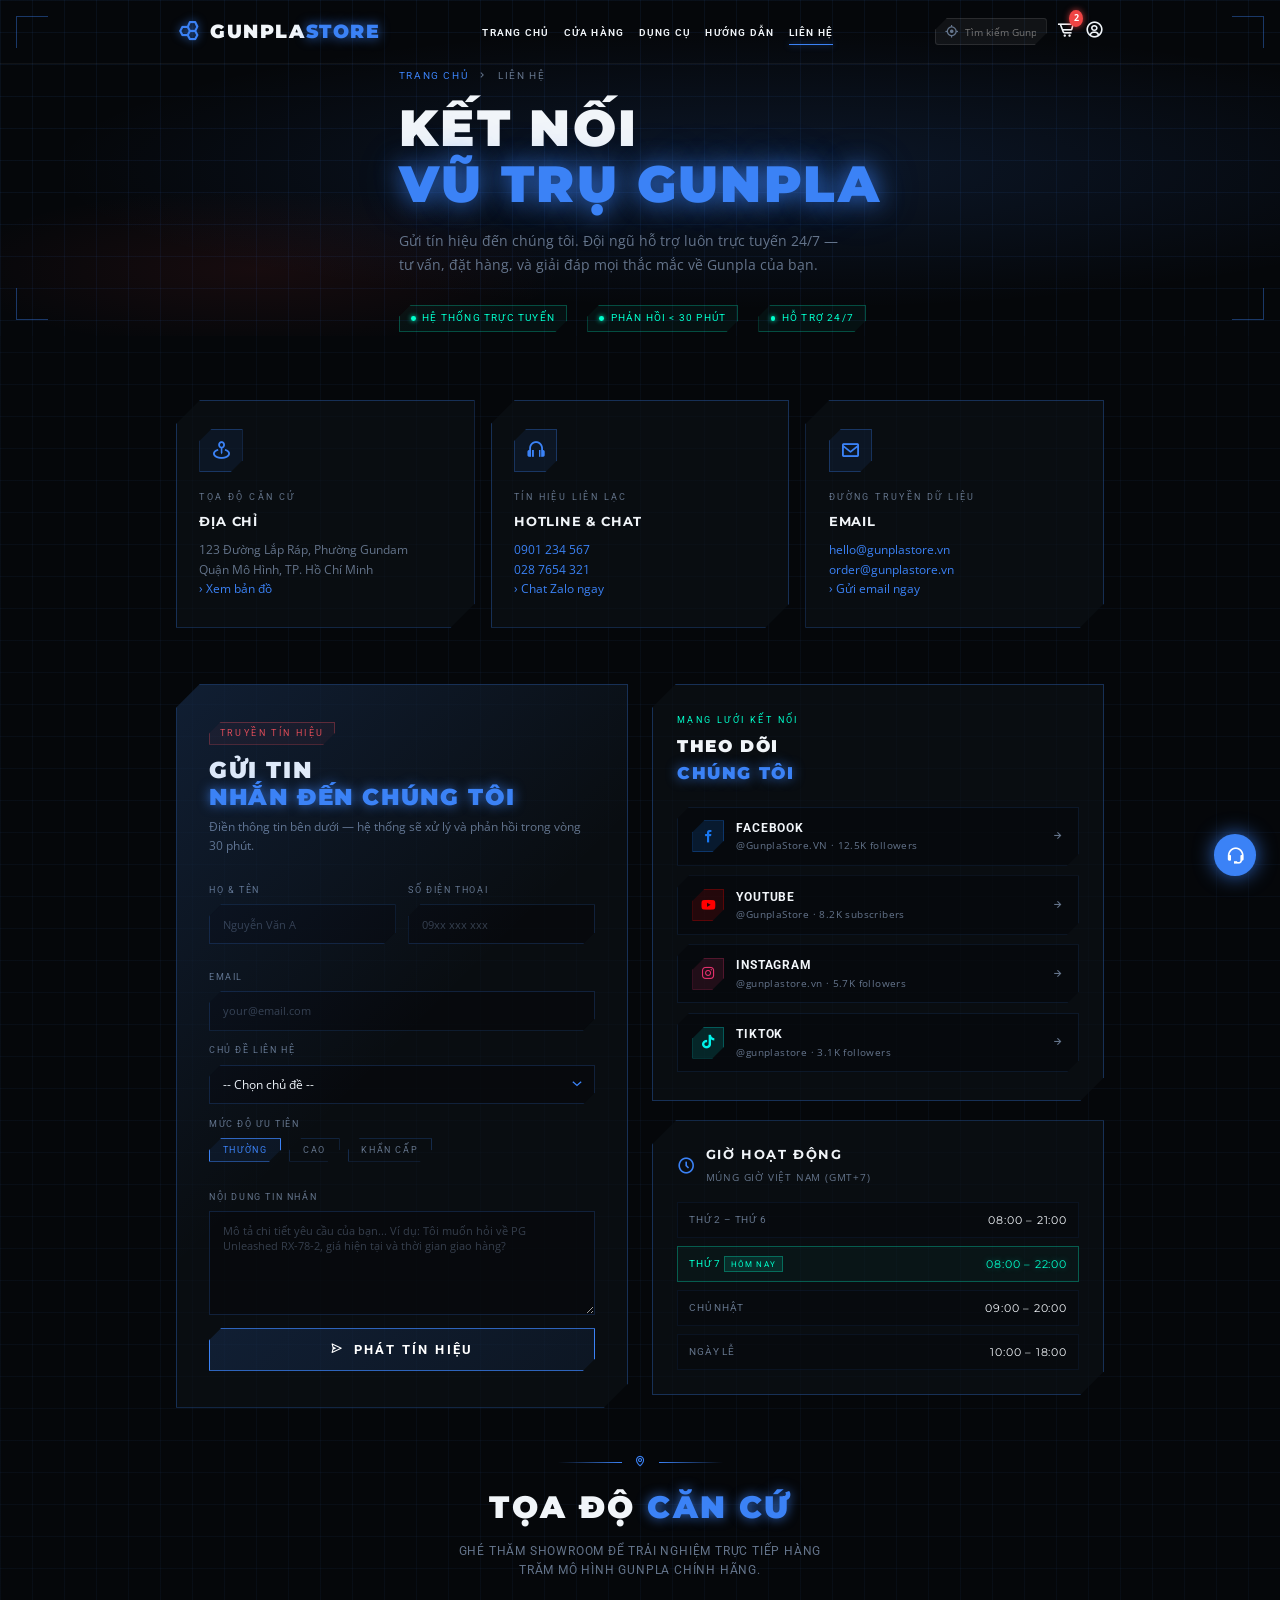
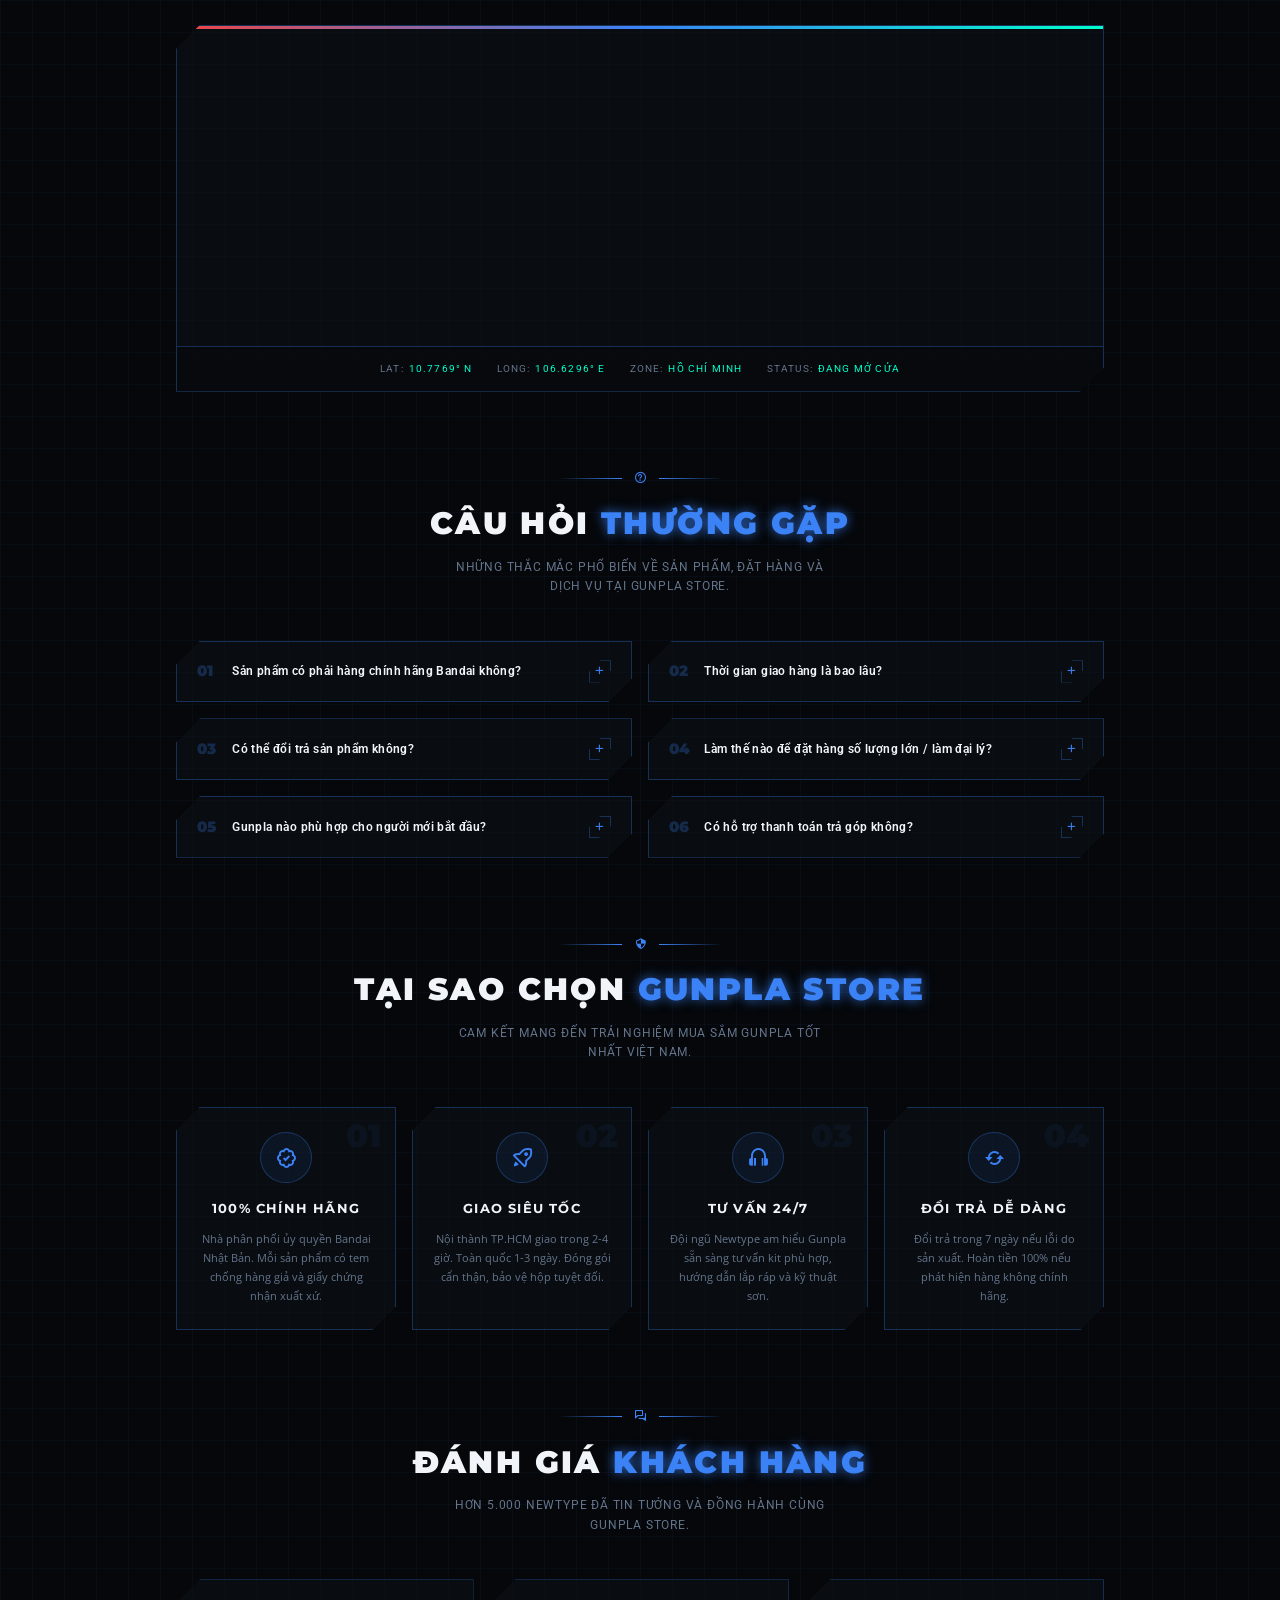
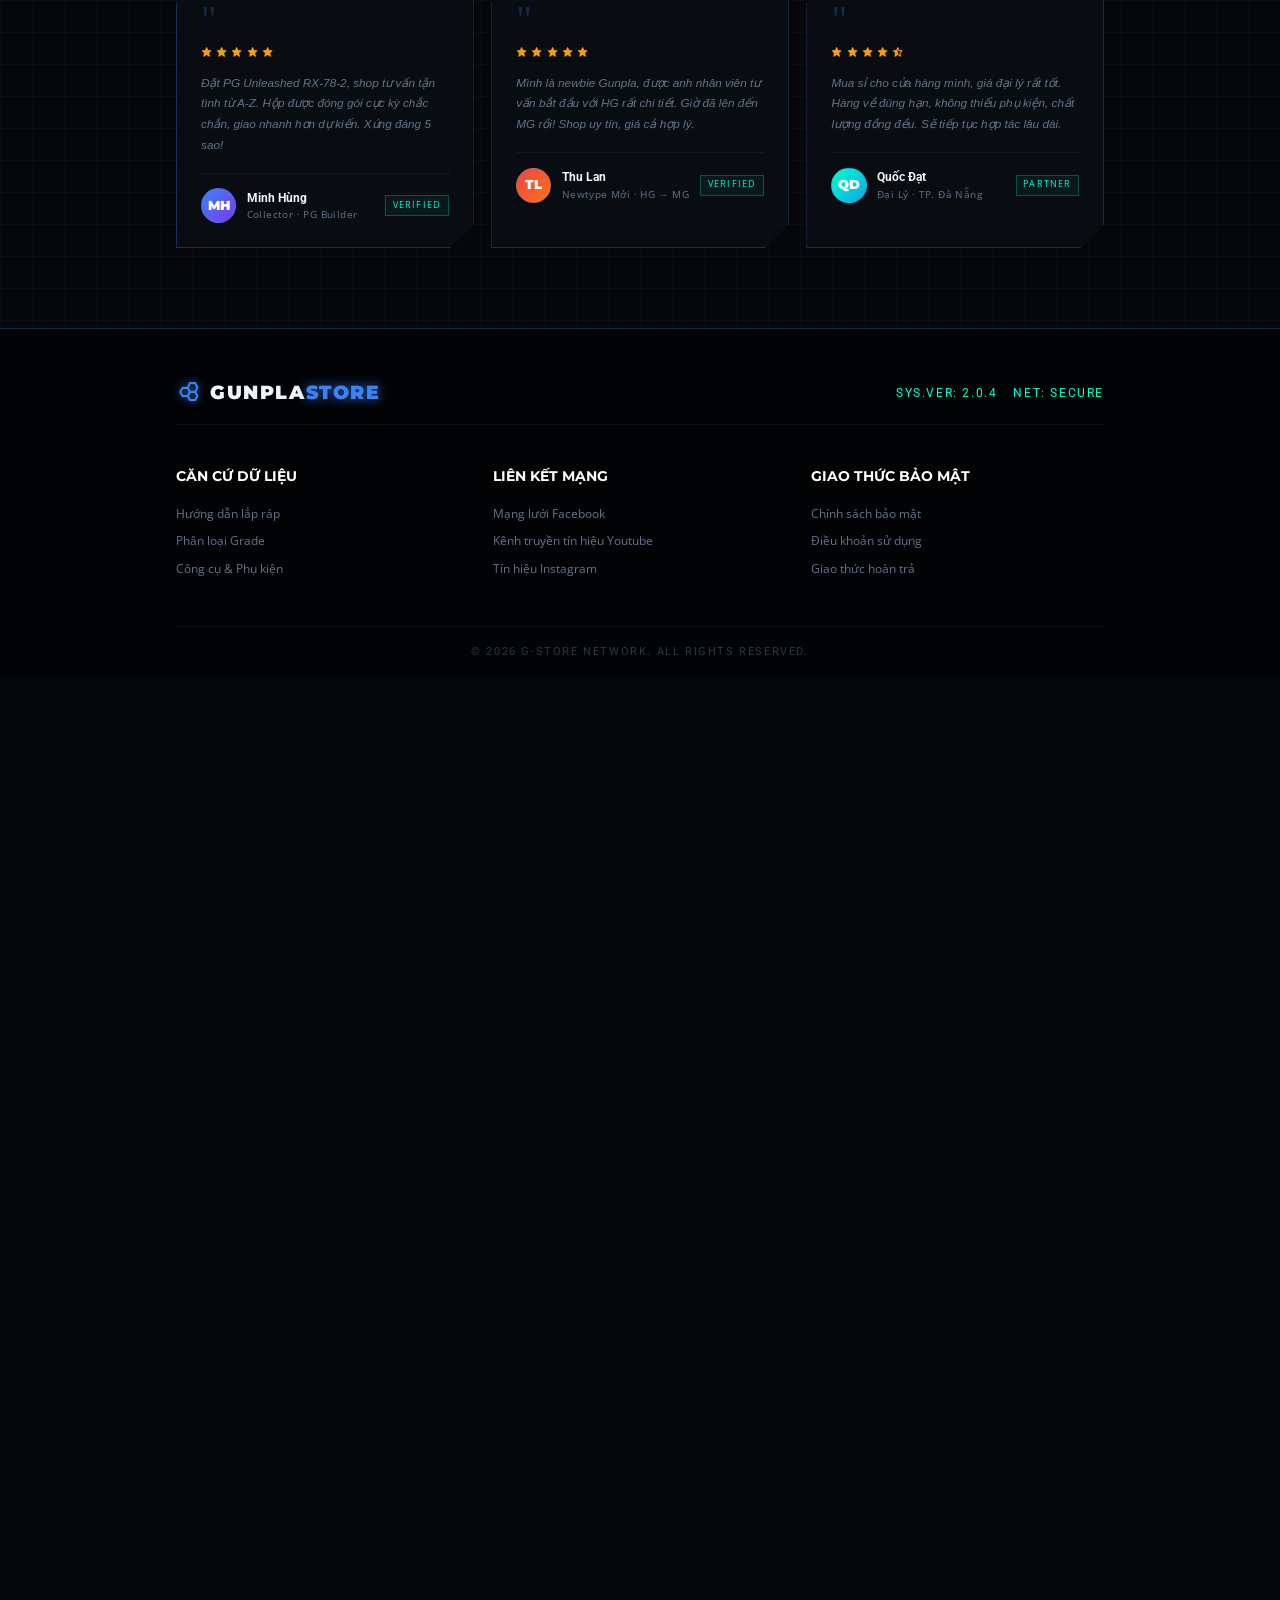
==== commit 12e86e98: "fix: sua loi trung text voi search-icon do sai padding-left" ====
--- a/lien-he.html
+++ b/lien-he.html
@@ -46,11 +46,14 @@
         .header .search-input {
             width: 140px;
             font-size: 0.82rem;
-            padding: 7px 35px 7px 12px;
+            padding: 7px 12px 7px 36px;
+        }
+        .header .search-input:focus {
+            width: 170px;
         }
         /* Khi search focus thì không đẩy các item khác */
         .header .search-box:focus-within {
-            max-width: 200px;
+            max-width: 210px;
         }
         @media (max-width: 1100px) {
             .header .nav-list { gap: 12px; }
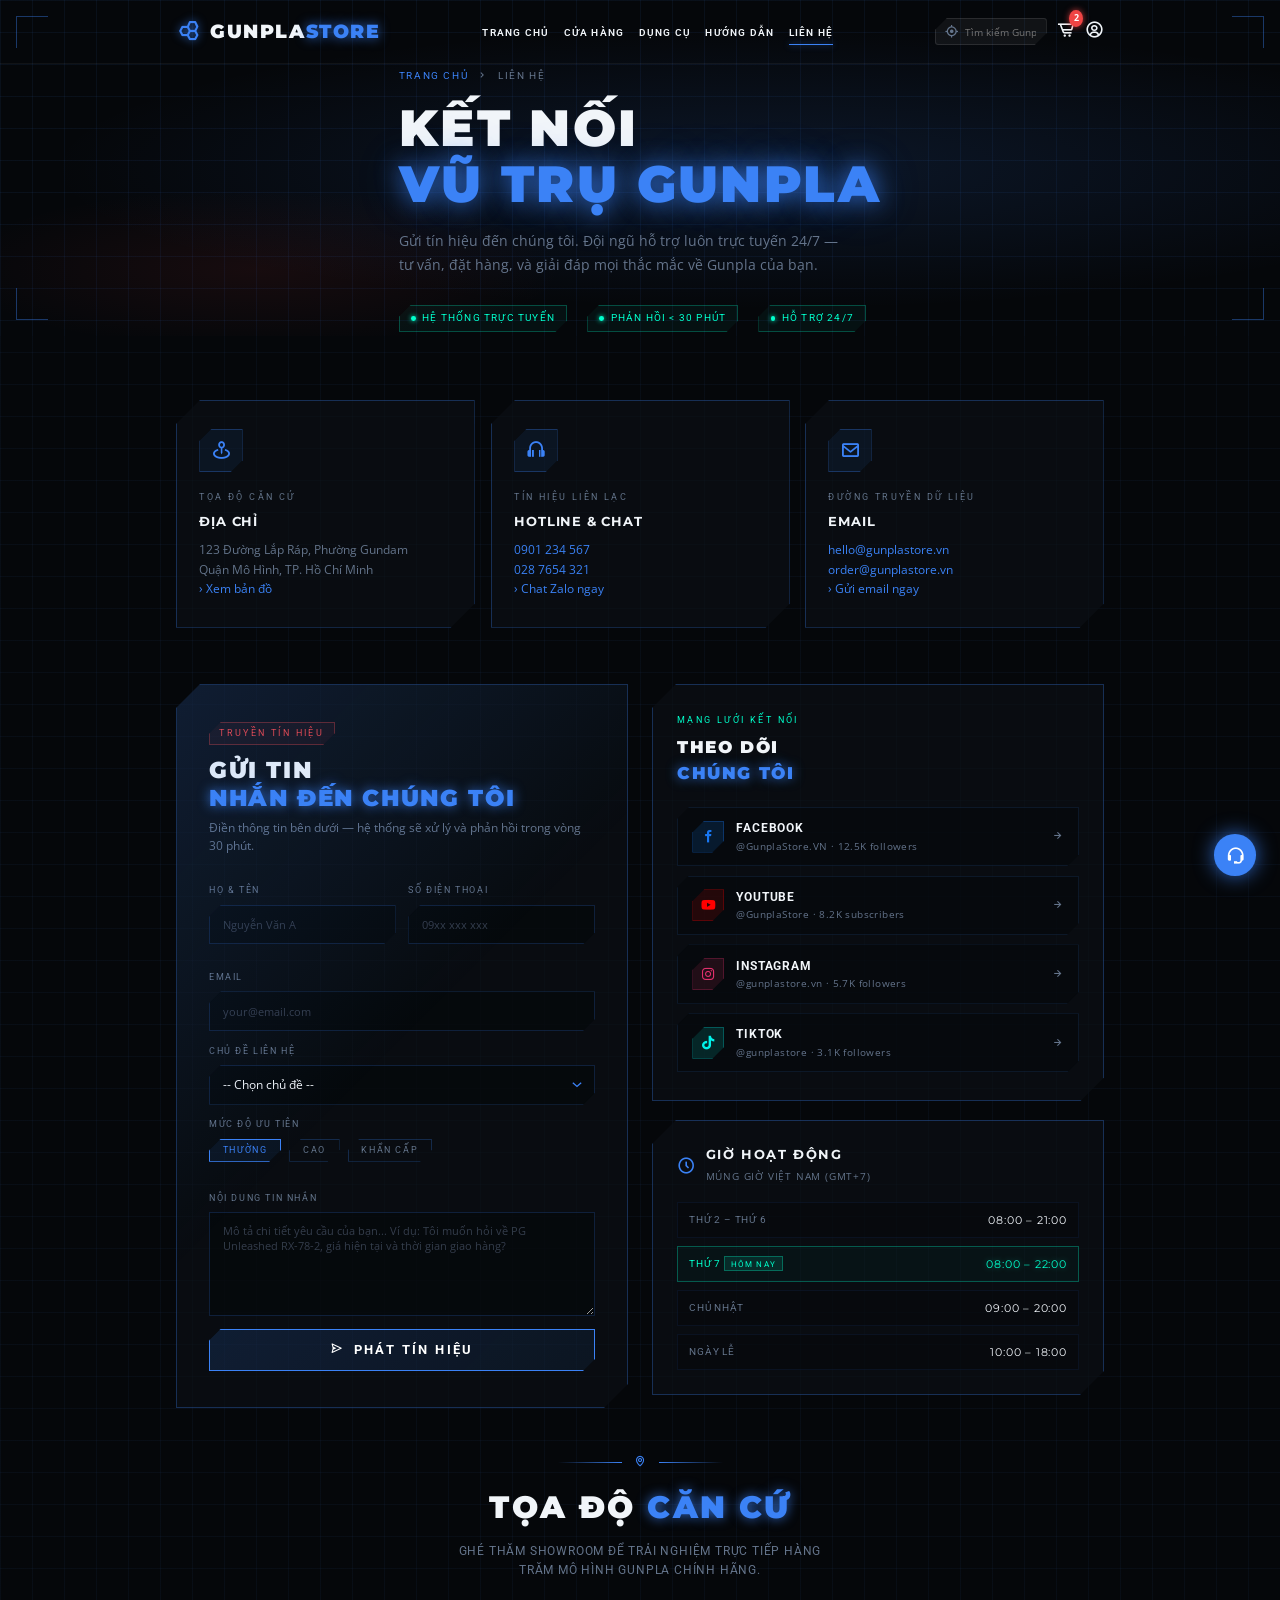
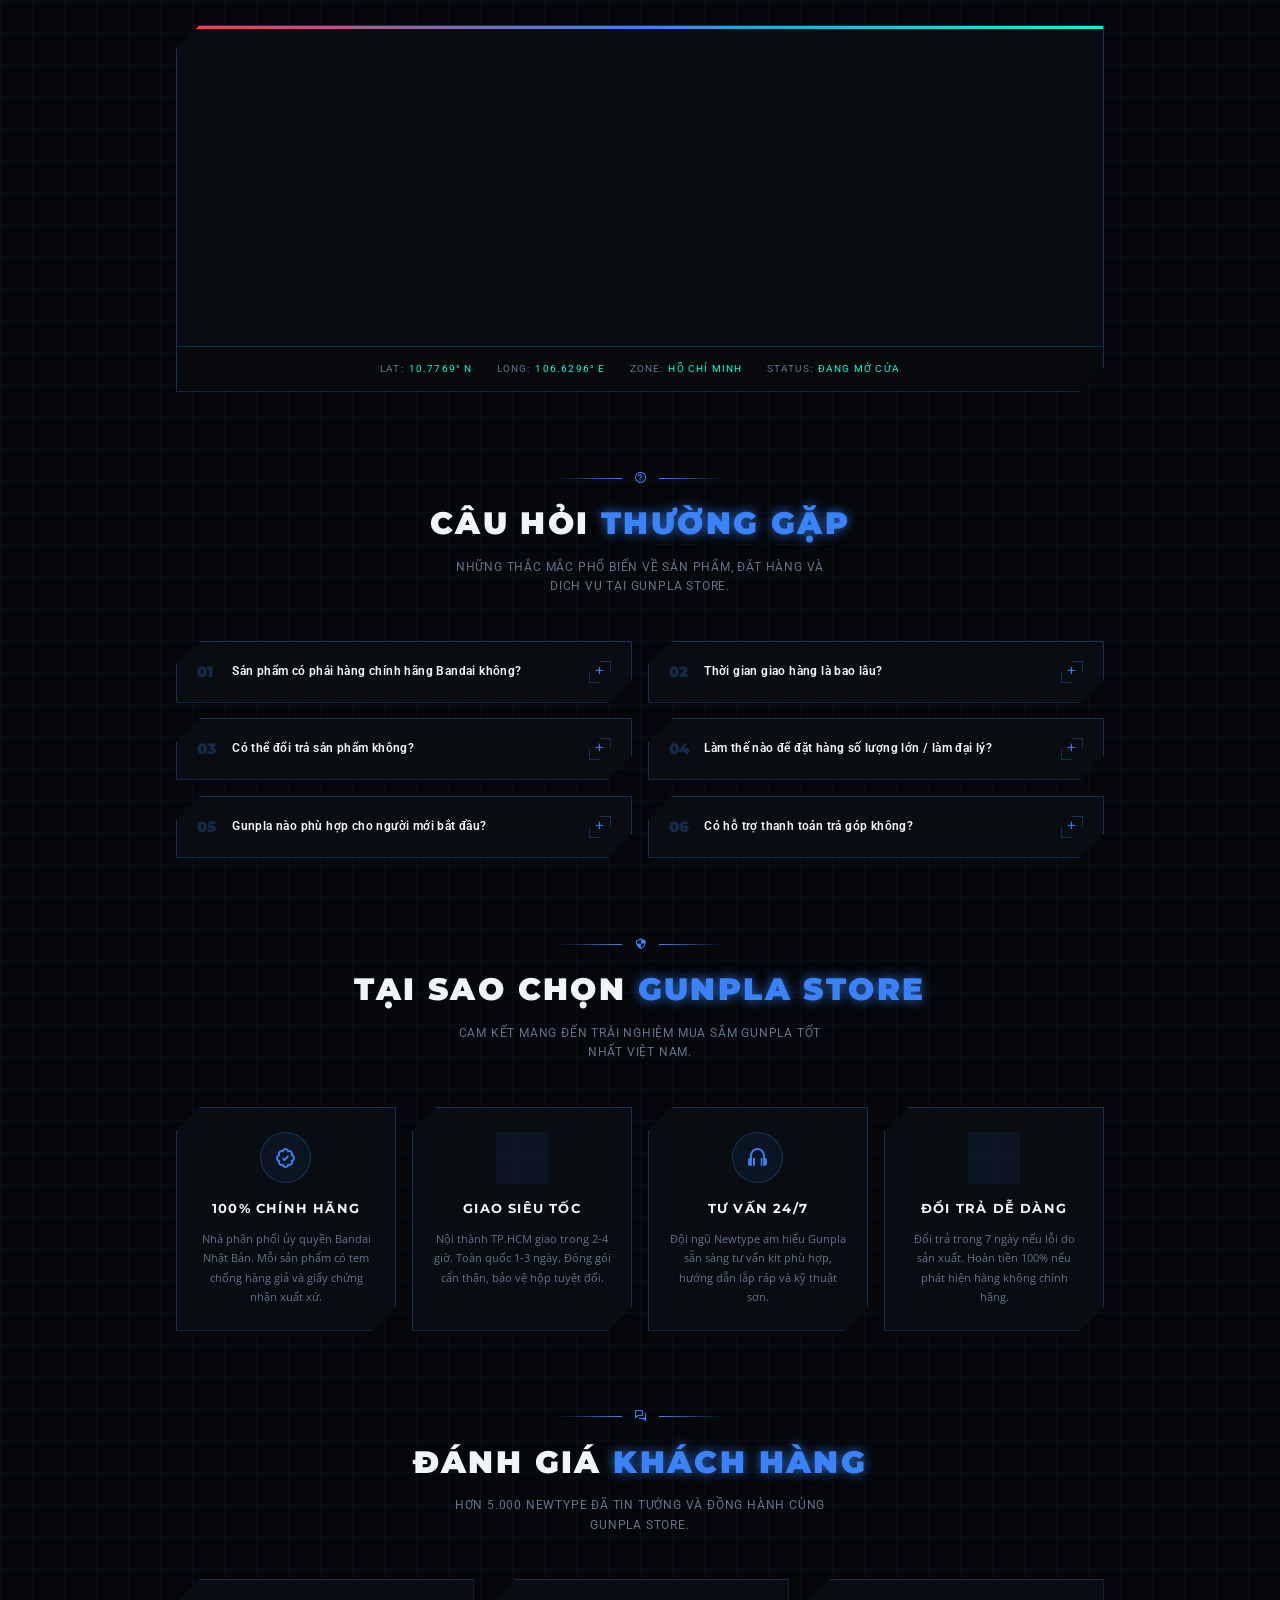
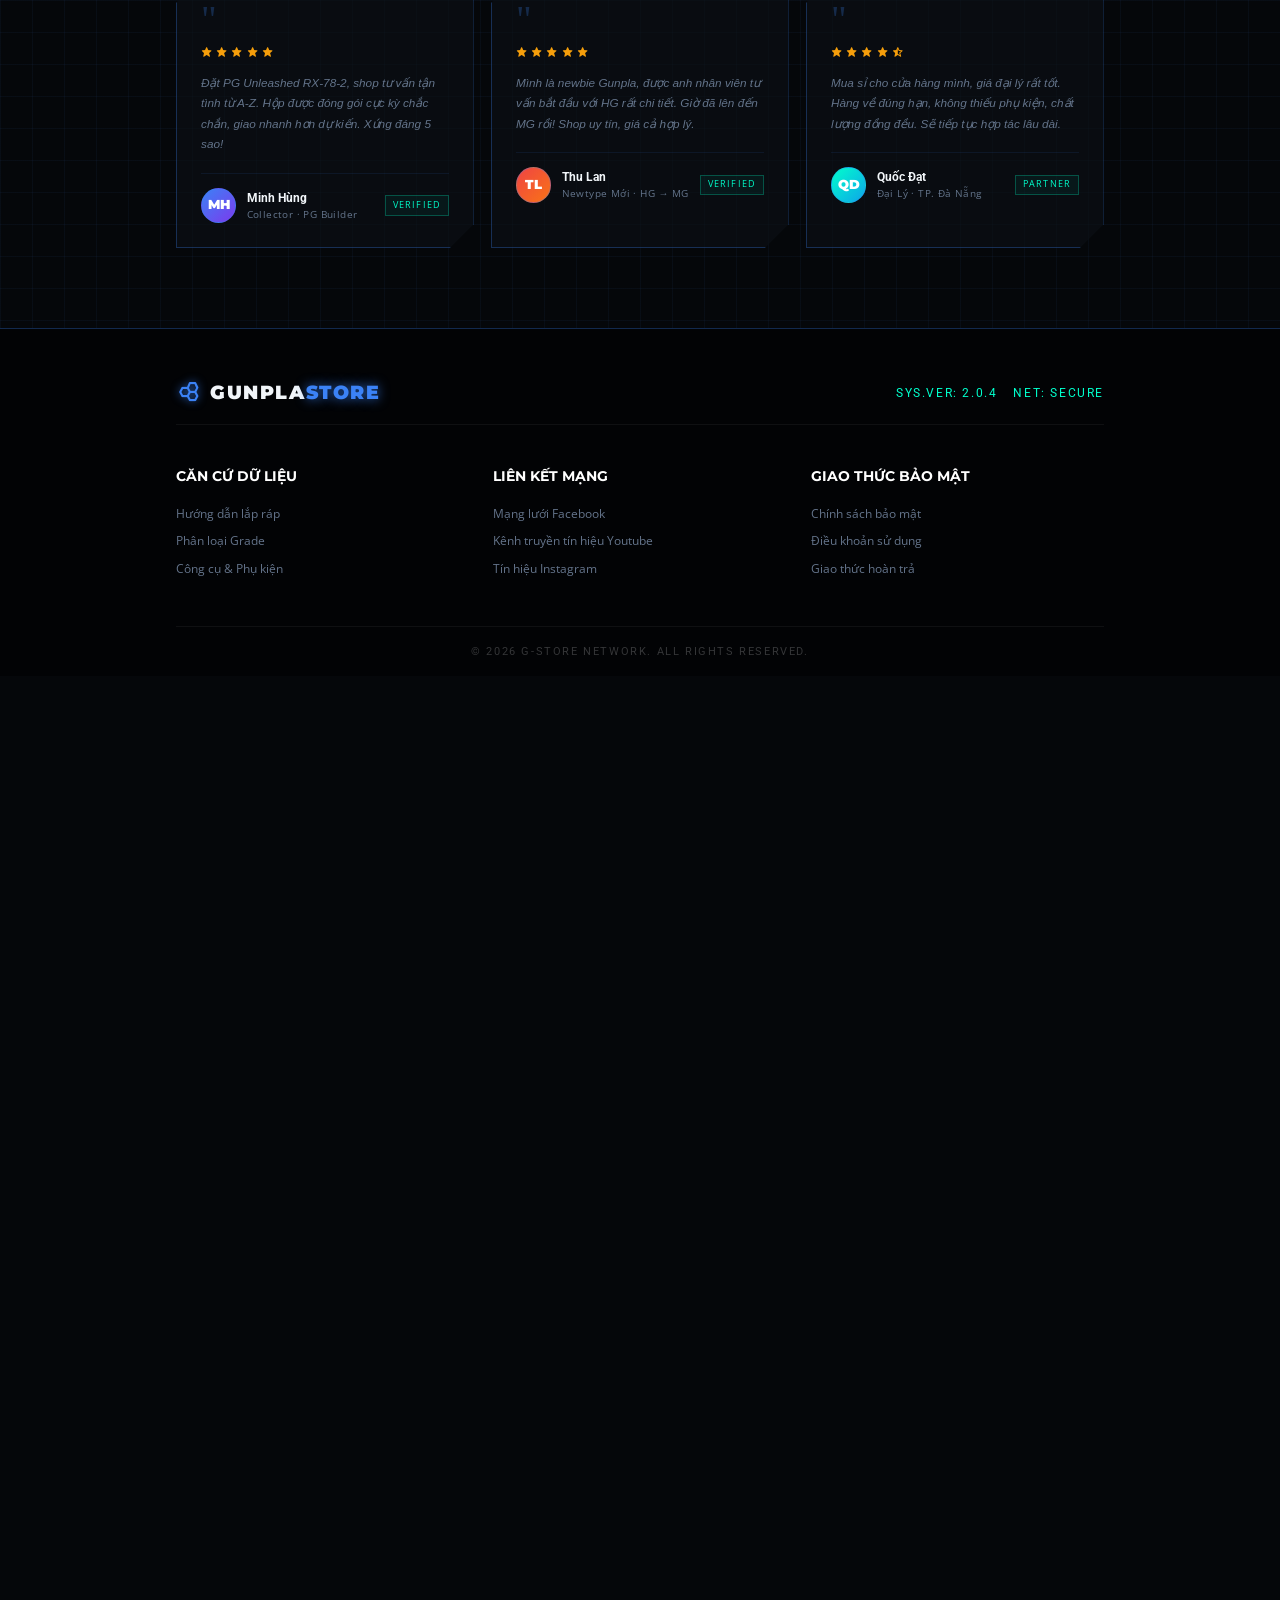
==== commit 604b52c3: "feat: bo sung che do cuon 3D va hieu ung card tilt holo kieu Gundam Cockpit HUD" ====
--- a/lien-he.html
+++ b/lien-he.html
@@ -76,6 +76,29 @@
             .header .nav-menu.show-menu { right: 0; }
             .header .nav-list { flex-direction: column; gap: 28px; }
             .header .nav-link { font-size: 1rem; letter-spacing: 2px; }
+        }
+
+        /* =========================================
+           3D TILT & HOLO REFLEX (GUNDAM HUD)
+           ========================================= */
+        .gundam-3d-reflex {
+            position: absolute;
+            inset: 0;
+            pointer-events: none;
+            opacity: 0;
+            z-index: 10;
+            border-radius: inherit;
+            mix-blend-mode: color-dodge;
+            transition: opacity 0.3s ease;
+        }
+        .info-card, .why-card, .testi-card, .social-card, .hours-card, .form-panel {
+            position: relative;
+            transform-style: preserve-3d;
+            will-change: transform;
+        }
+        /* Make inner content float slightly in 3D space inside cards */
+        .info-card > *, .why-card > *, .testi-card > *, .social-card > *, .hours-card > *, .form-panel > * {
+            transform: translateZ(15px);
         }
 
         /* =========================================
@@ -1870,22 +1893,68 @@
         }
 
         /* =========================================
-           SCROLL REVEAL ANIMATION
+           SCROLL REVEAL ANIMATION (3D PERSPECTIVE GUNDAM SCAN)
            ========================================= */
         const revealObserver = new IntersectionObserver((entries) => {
             entries.forEach(entry => {
                 if (entry.isIntersecting) {
                     entry.target.style.opacity = '1';
-                    entry.target.style.transform = 'translateY(0)';
+                    entry.target.style.transform = 'perspective(1000px) translate3d(0, 0, 0) rotateX(0deg)';
                 }
             });
         }, { threshold: 0.1 });
 
         document.querySelectorAll('.info-card, .form-panel, .social-card, .hours-card, .faq-item, .why-card, .testi-card').forEach(el => {
             el.style.opacity = '0';
-            el.style.transform = 'translateY(30px)';
-            el.style.transition = 'opacity 0.6s ease, transform 0.6s ease';
+            el.style.transform = 'perspective(1000px) translate3d(0, 50px, -80px) rotateX(15deg)';
+            el.style.transition = 'opacity 0.8s cubic-bezier(0.16, 1, 0.3, 1), transform 0.8s cubic-bezier(0.16, 1, 0.3, 1)';
             revealObserver.observe(el);
+        });
+
+        /* =========================================
+           INTERACTIVE 3D TILT & HOLO REFLECT (GUNDAM HUD)
+           ========================================= */
+        const cards3D = document.querySelectorAll('.info-card, .why-card, .testi-card, .social-card, .hours-card, .form-panel');
+        
+        cards3D.forEach(card => {
+            // Tạo lớp phản chiếu holo lấp lánh bên trong card
+            const reflex = document.createElement('div');
+            reflex.className = 'gundam-3d-reflex';
+            card.appendChild(reflex);
+            
+            card.addEventListener('mousemove', (e) => {
+                const rect = card.getBoundingClientRect();
+                const x = e.clientX - rect.left;
+                const y = e.clientY - rect.top;
+                
+                // Tính toán tỷ lệ phần trăm lệch từ tâm (-0.5 đến 0.5)
+                const xPercent = (x / rect.width) - 0.5;
+                const yPercent = (y / rect.height) - 0.5;
+                
+                // Góc nghiêng tối đa
+                const maxRotation = 10; // degrees
+                
+                const rotateX = -yPercent * maxRotation;
+                const rotateY = xPercent * maxRotation;
+                
+                // Áp dụng transform 3D xoay theo chuột và nâng nhẹ các lớp con lên
+                card.style.transform = `perspective(1000px) rotateX(${rotateX}deg) rotateY(${rotateY}deg) translateZ(10px)`;
+                card.style.transition = 'none'; // Phản hồi tức thì không bị trễ
+                
+                // Tạo vệt phản sáng di chuyển theo chuột
+                const reflexX = (x / rect.width) * 100;
+                const reflexY = (y / rect.height) * 100;
+                reflex.style.background = `radial-gradient(circle at ${reflexX}% ${reflexY}%, rgba(59, 130, 246, 0.25) 0%, transparent 60%)`;
+                reflex.style.opacity = '1';
+            });
+            
+            card.addEventListener('mouseleave', () => {
+                // Trả về trạng thái cân bằng mượt mà
+                card.style.transition = 'transform 0.6s cubic-bezier(0.16, 1, 0.3, 1), opacity 0.6s ease';
+                card.style.transform = 'perspective(1000px) rotateX(0deg) rotateY(0deg) translateZ(0)';
+                reflex.style.transition = 'background 0.5s ease, opacity 0.5s ease';
+                reflex.style.opacity = '0';
+            });
         });
     </script>
 </body>
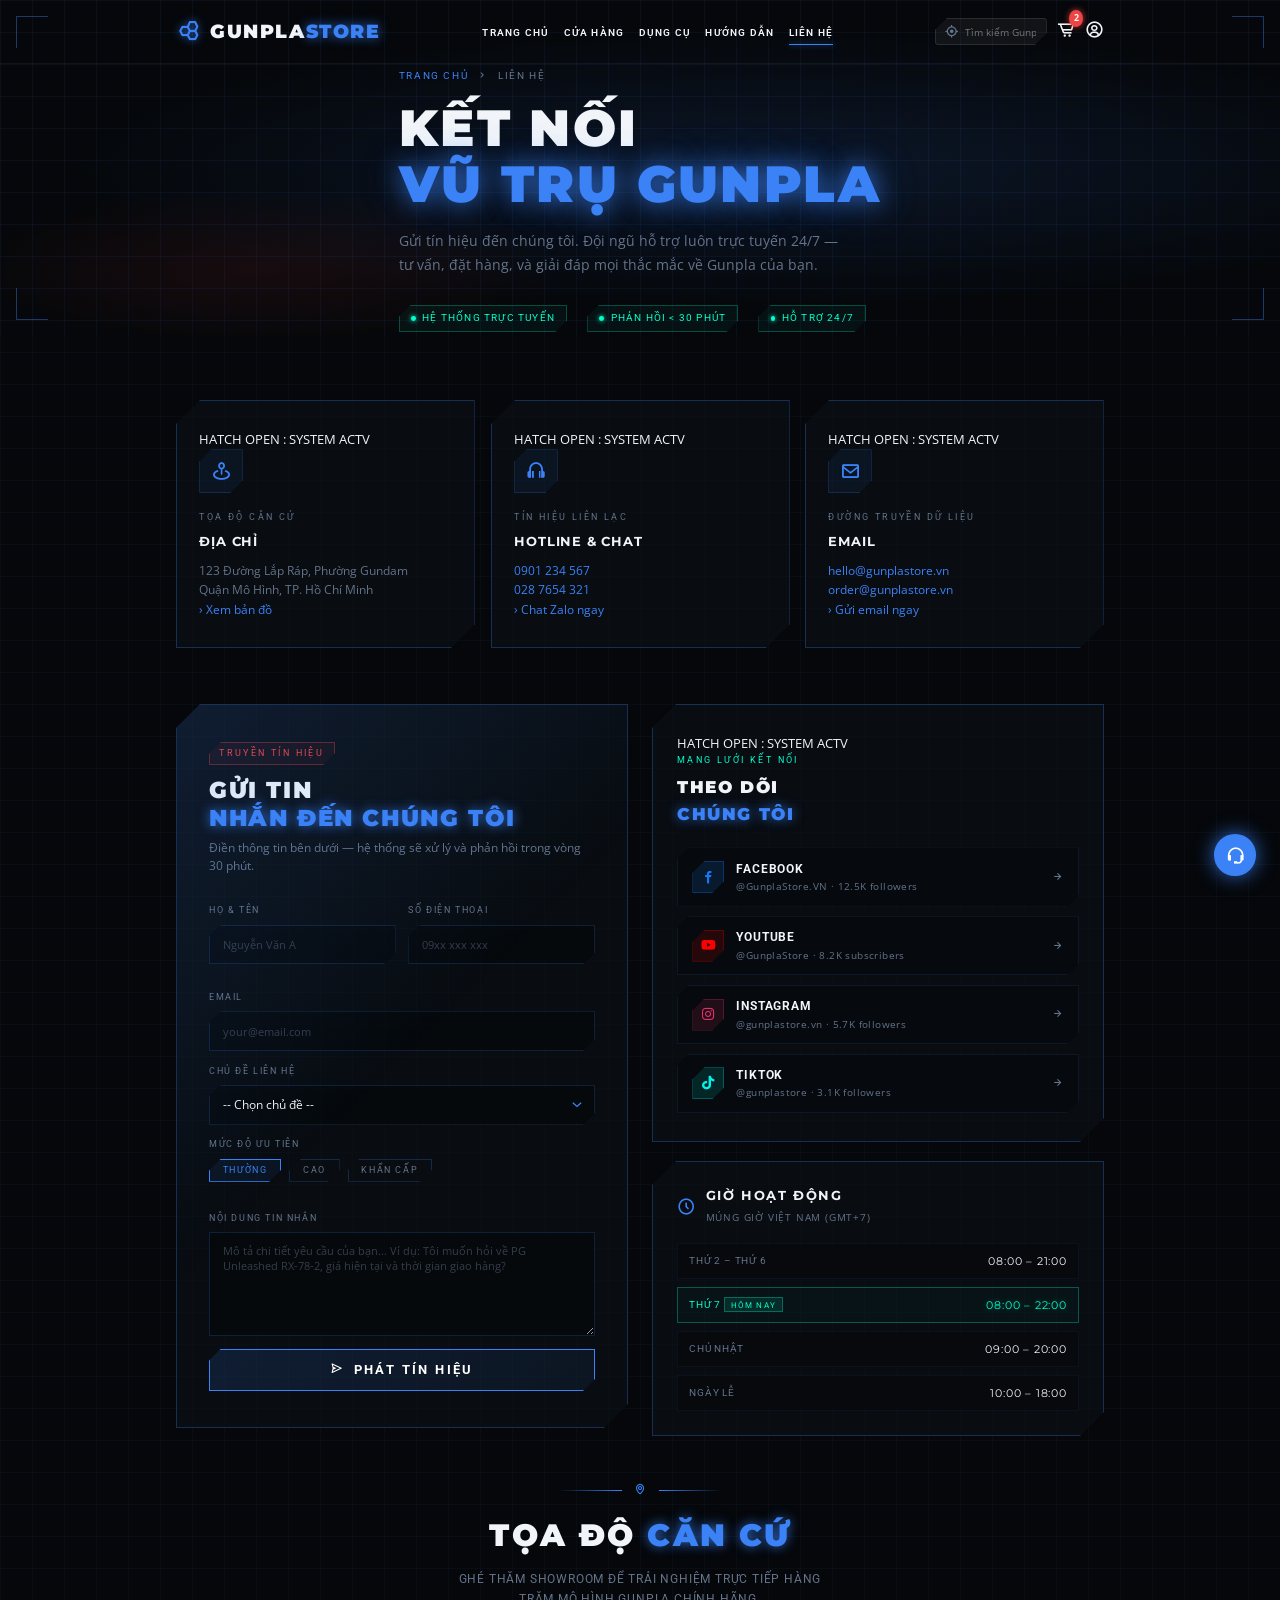
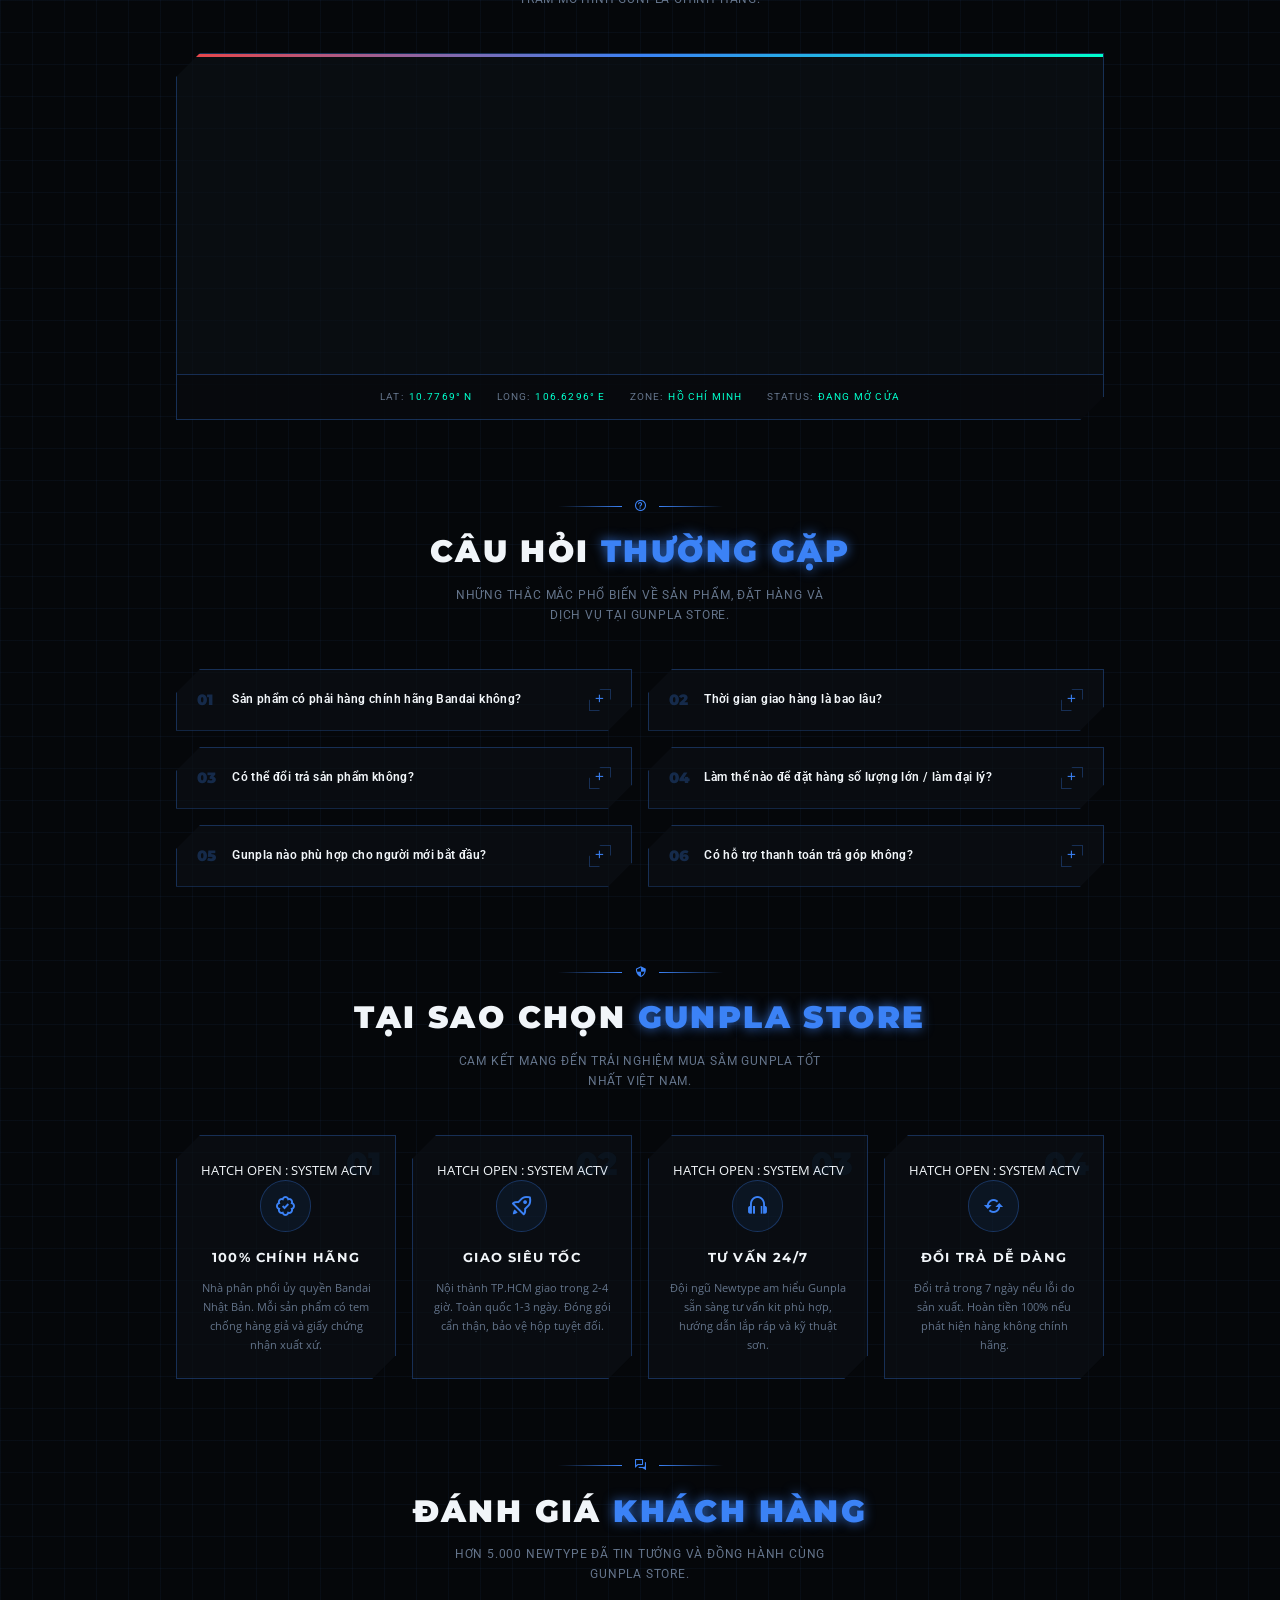
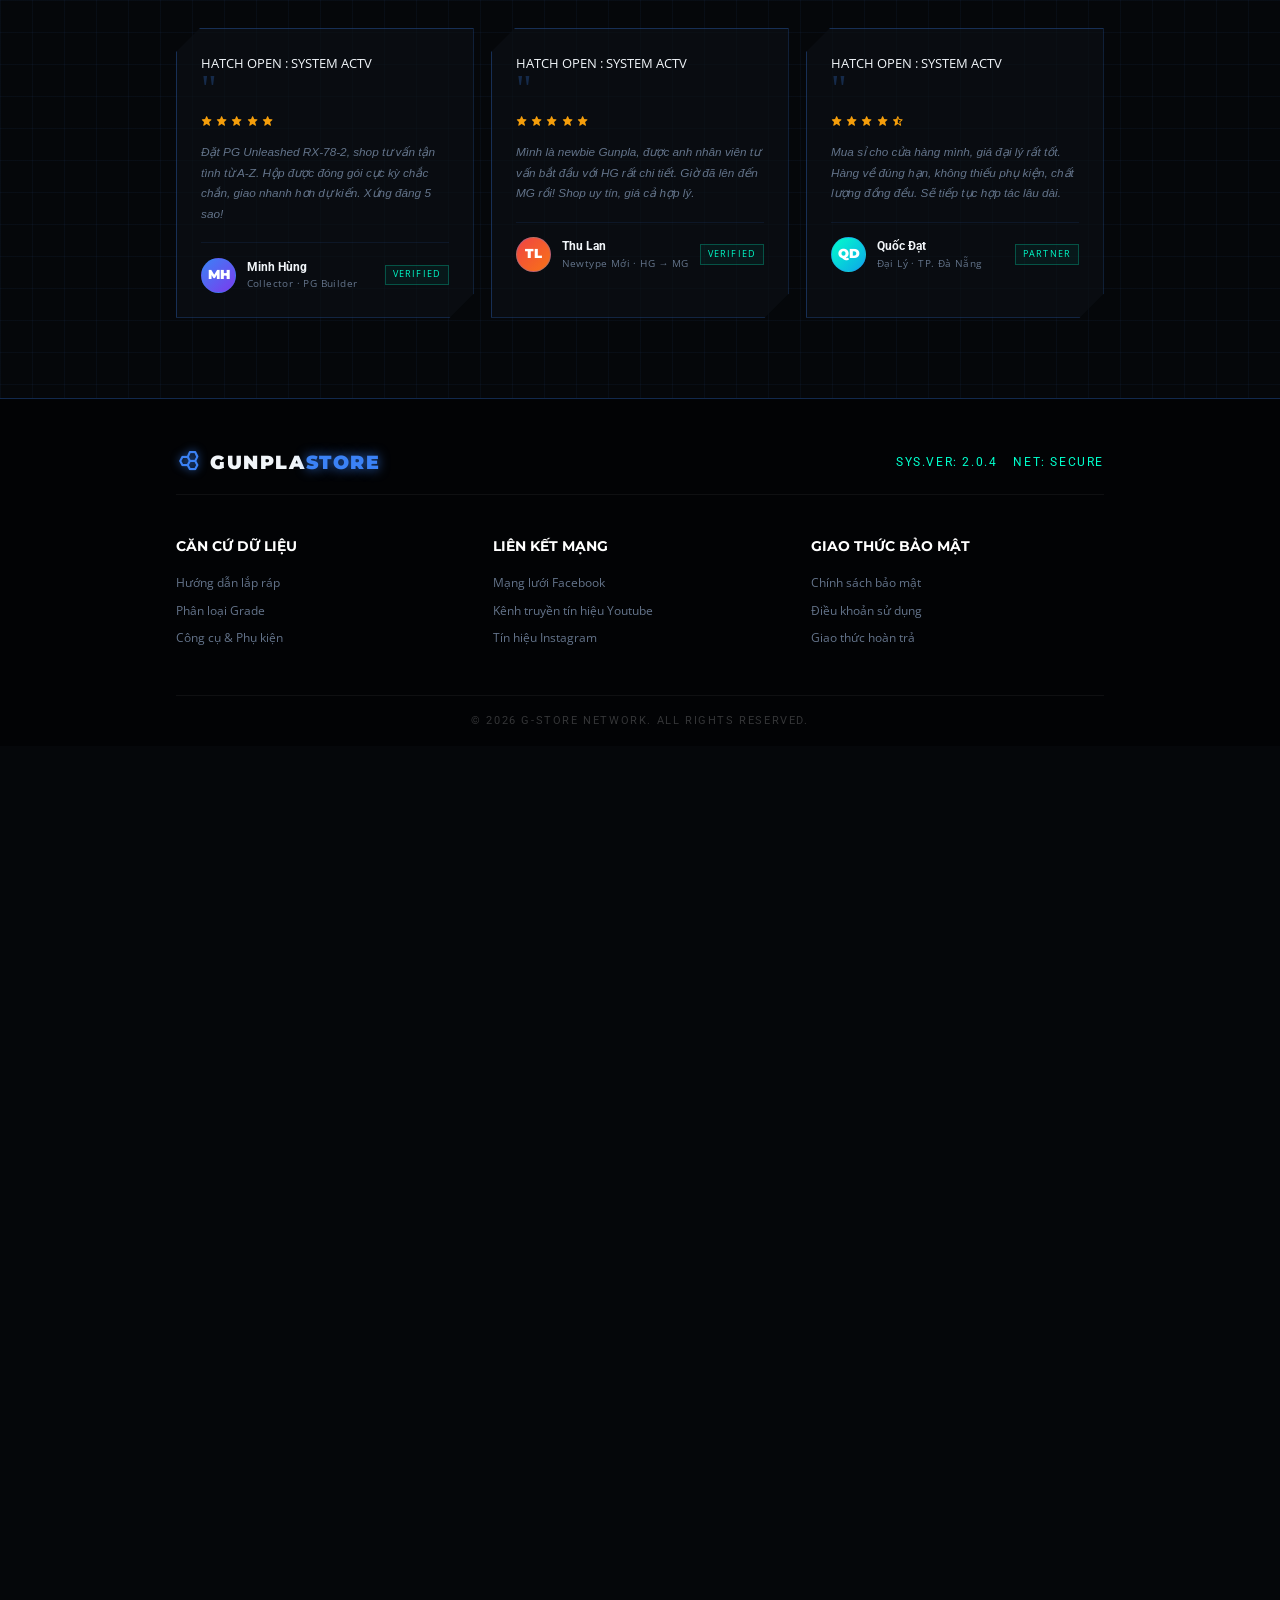
==== commit f01fd10e: "feat: thiet ke che do phan ra giap mech hatch-open cho cac card kieu PG Unleashed Gundam" ====
--- a/lien-he.html
+++ b/lien-he.html
@@ -1956,6 +1956,33 @@
                 reflex.style.opacity = '0';
             });
         });
+
+        /* =========================================
+           AUTO-INJECT GUNDAM ARMOR SHIFTERS & MECH CHASSIS
+           ========================================= */
+        document.querySelectorAll('.info-card, .why-card, .testi-card, .social-card').forEach(card => {
+            // Đảm bảo card có position relative
+            card.style.position = 'relative';
+            
+            // Tạo Mech Chassis (khung gầm cơ khí ẩn phía dưới)
+            const chassis = document.createElement('div');
+            chassis.className = 'mech-chassis';
+            chassis.innerHTML = `
+                <div class="mech-warning-label">
+                    <span class="blink-dot"></span>
+                    HATCH OPEN : SYSTEM ACTV
+                </div>
+            `;
+            card.insertBefore(chassis, card.firstChild);
+            
+            // Tạo 4 tấm giáp góc trượt phân rã (Armor Shifters)
+            const corners = ['tl', 'tr', 'bl', 'br'];
+            corners.forEach(pos => {
+                const shifter = document.createElement('div');
+                shifter.className = `armor-shifter ${pos}`;
+                card.appendChild(shifter);
+            });
+        });
     </script>
 </body>
 
